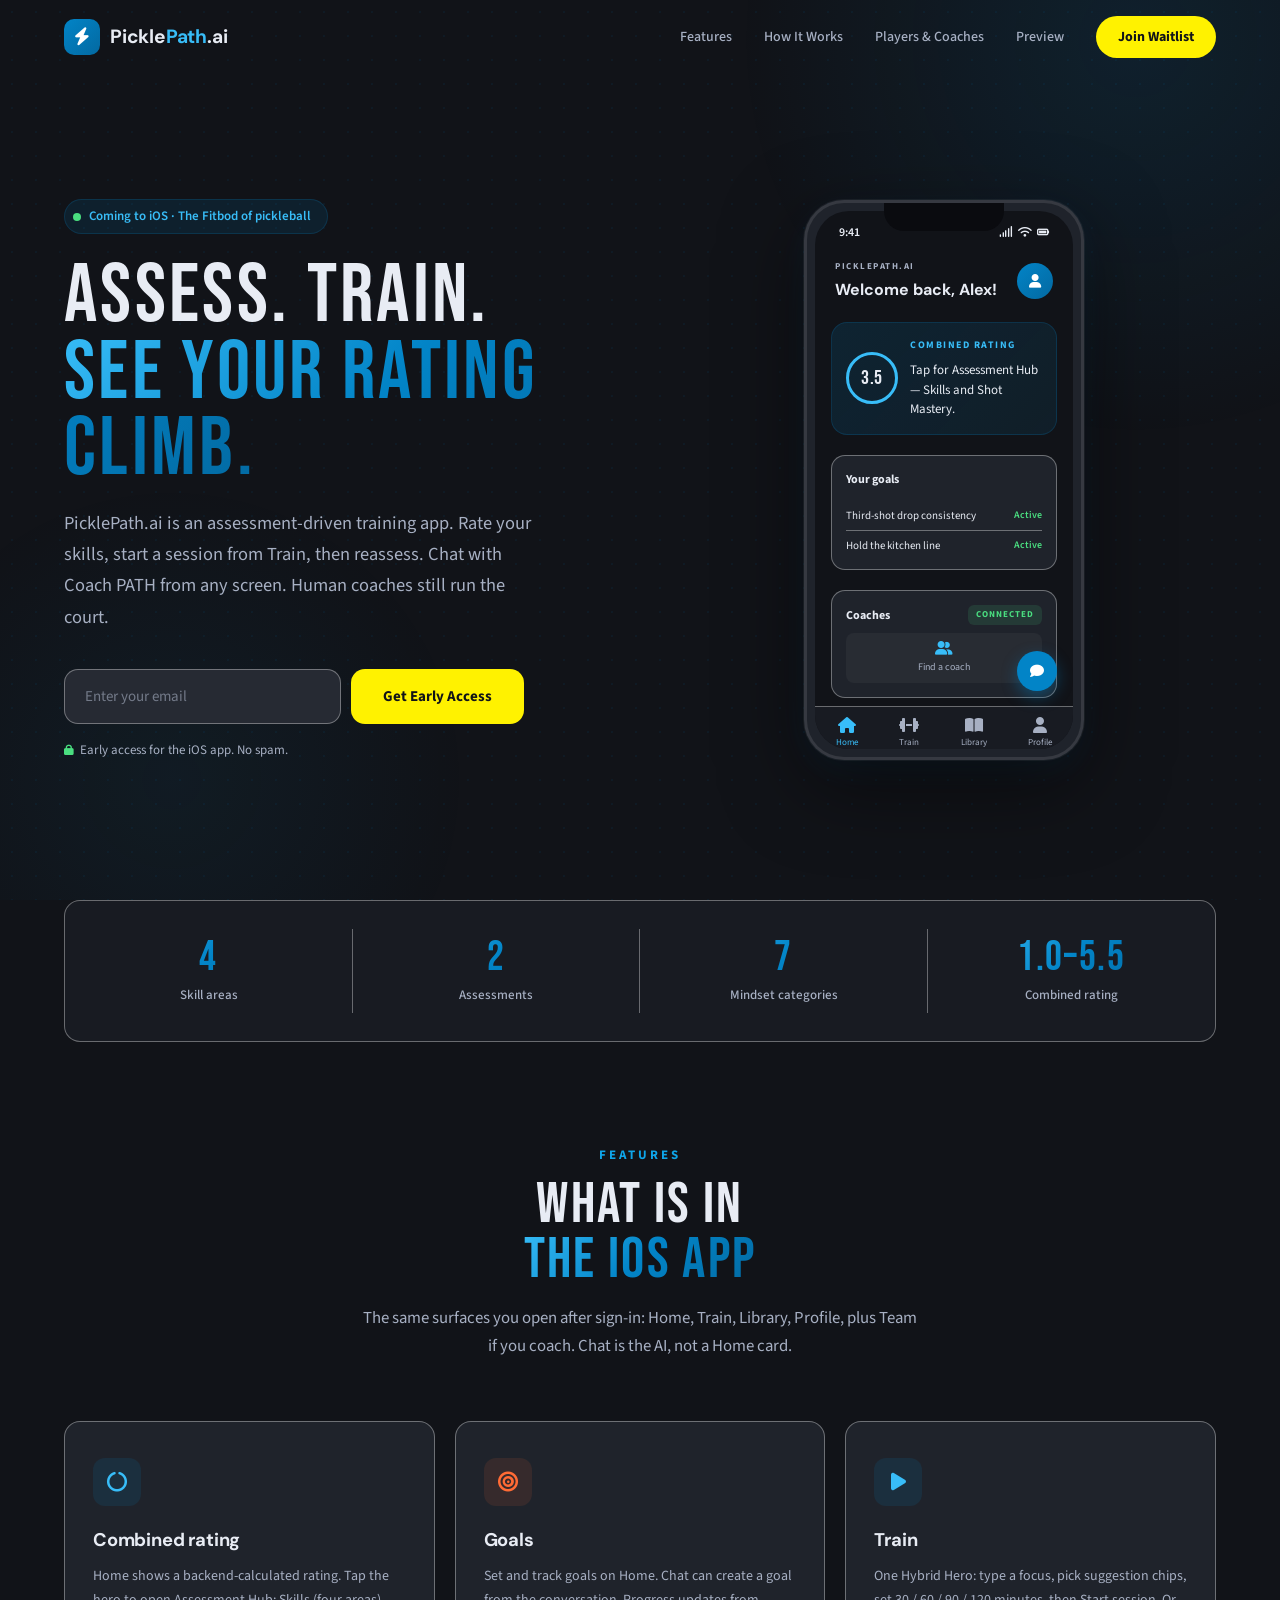
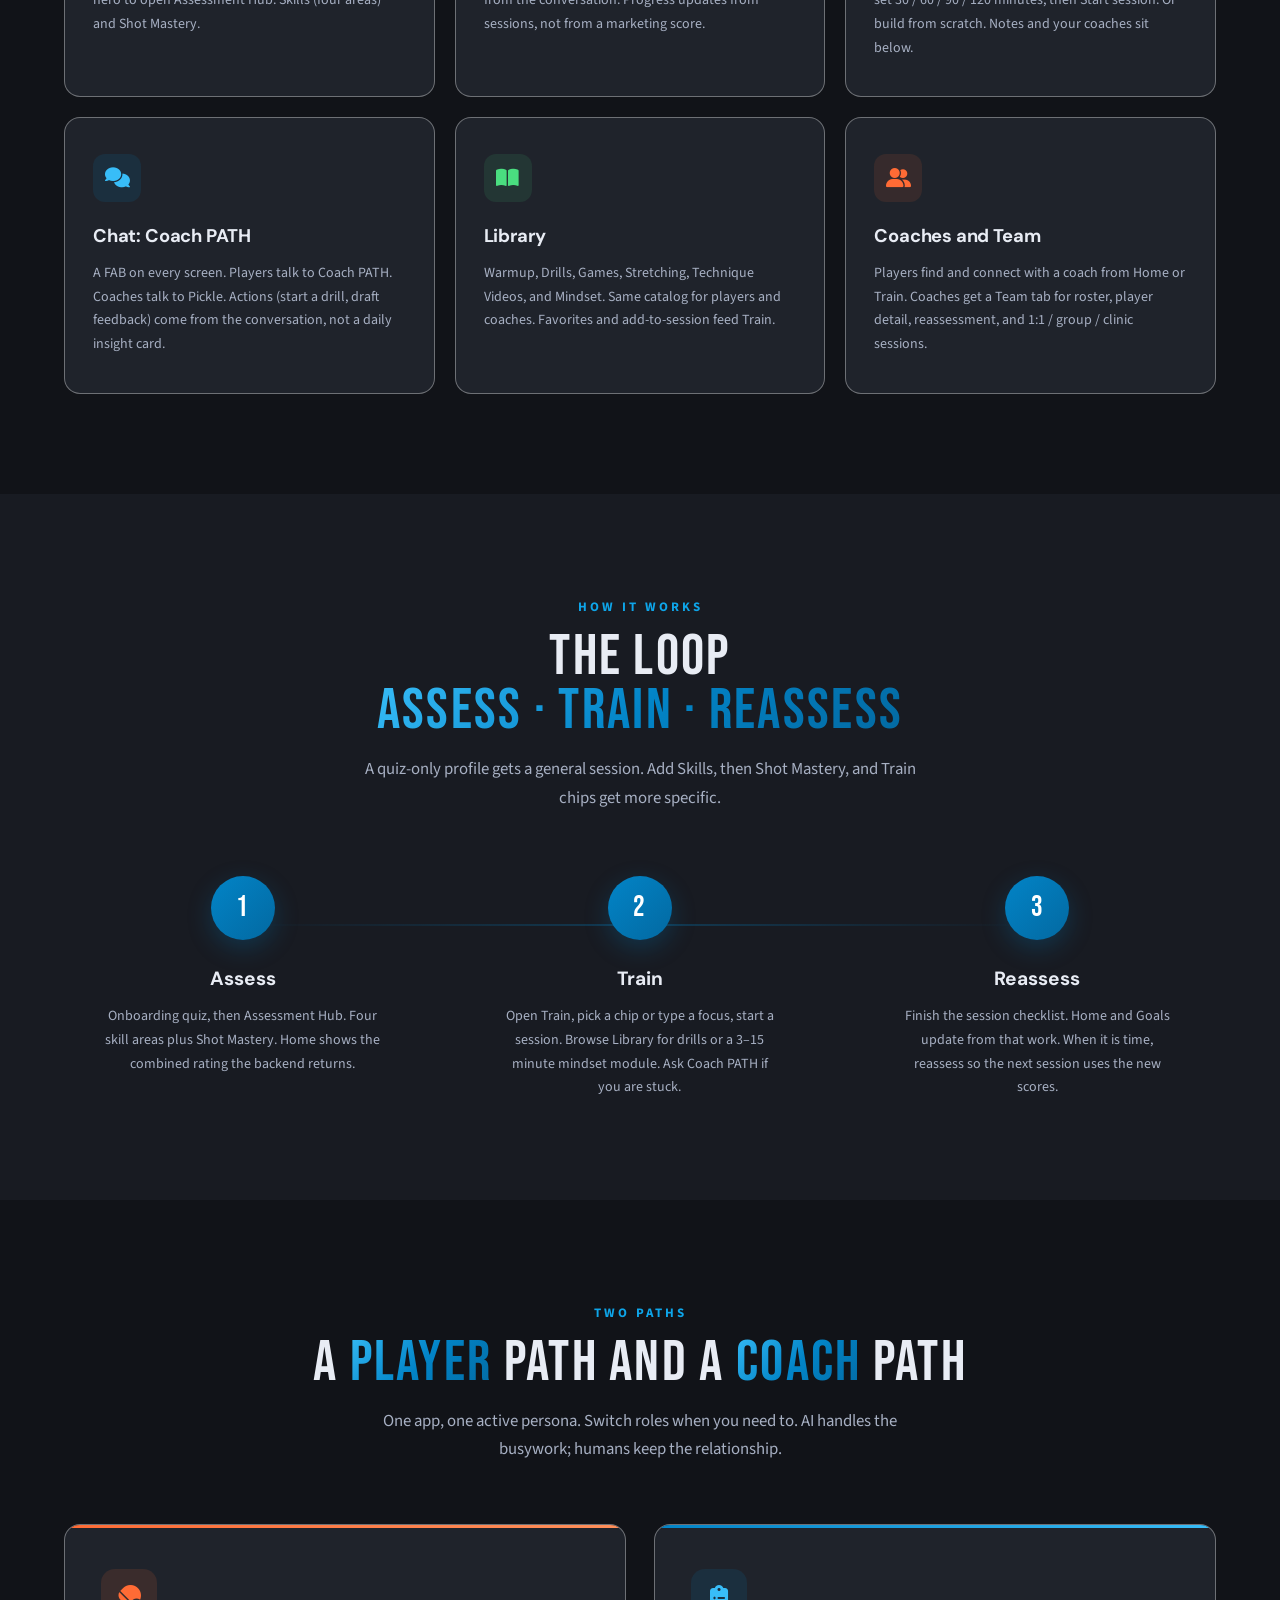
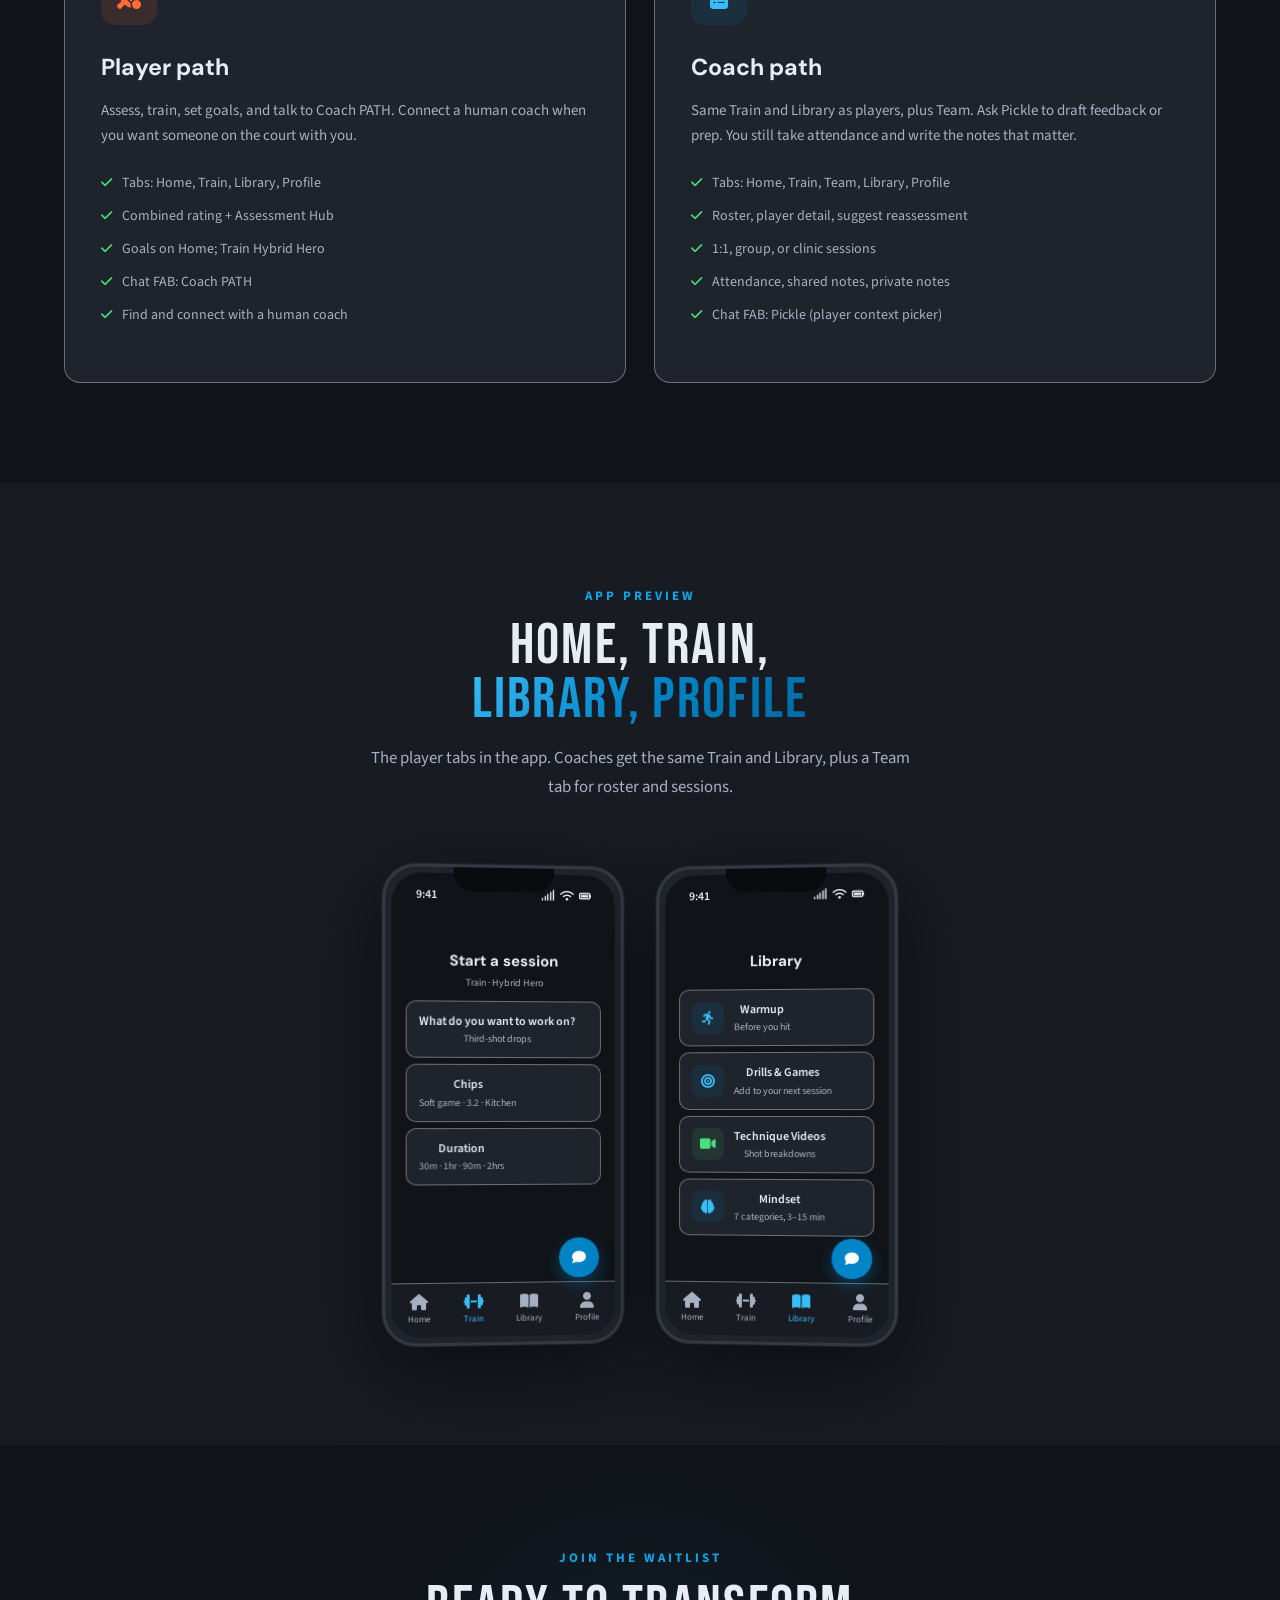
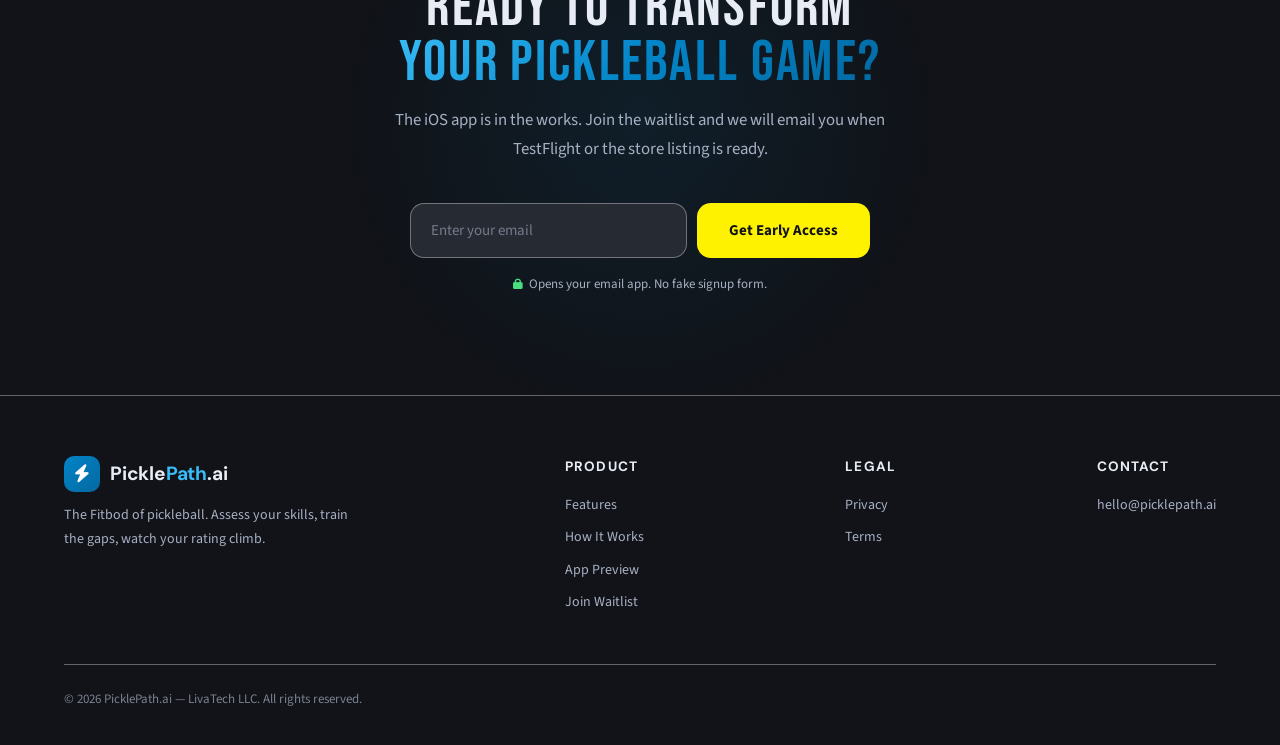
==== index.html @ 0d73820d "revert: restore Fitbod of pickleball tagline from product docs" ====
<!DOCTYPE html>
<html lang="en">
<head>
<meta charset="UTF-8">
<meta name="viewport" content="width=device-width, initial-scale=1.0">
<title>PicklePath.ai — AI-Powered Pickleball Training</title>
<meta name="description" content="The Fitbod of pickleball. Assess your skills, train to your gaps, and watch your rating climb. Coming to iOS.">
<meta name="theme-color" content="#0284C7">
<link rel="preconnect" href="https://fonts.googleapis.com">
<link rel="preconnect" href="https://fonts.gstatic.com" crossorigin>
<link href="https://fonts.googleapis.com/css2?family=Bebas+Neue&family=DM+Sans:ital,opsz,wght@0,9..40,400;0,9..40,500;0,9..40,600;0,9..40,700;1,9..40,400&family=Source+Sans+3:ital,wght@0,400;0,500;0,600;0,700;1,400&display=swap" rel="stylesheet">
<link rel="stylesheet" href="https://cdnjs.cloudflare.com/ajax/libs/font-awesome/6.5.1/css/all.min.css">
<style>
*, *::before, *::after { box-sizing: border-box; margin: 0; padding: 0; }
:root {
  --primary: #0284C7;
  --primary-light: #0EA5E9;
  --primary-bright: #38BDF8;
  --primary-dark: #0369A1;
  --primary-deep: #075985;
  --accent: #FFF200;
  --player: #FF6B35;
  --coach: #0284C7;
  --success: #4ADE80;
  --warning: #FBBF24;
  --error: #F87171;
  --bg: #111318;
  --surface: #181B22;
  --card: #1F232B;
  --input: #262A33;
  --surface-deep: #0A0C10;
  --text: #E8ECF4;
  --text-secondary: #A7B0C3;
  --text-disabled: #8C95AA;
  --on-primary: #111318;
  --border: rgba(255,255,255,0.35);
  --font-display: 'Bebas Neue', sans-serif;
  --font-heading: 'DM Sans', sans-serif;
  --font-body: 'Source Sans 3', sans-serif;
  --radius: 16px;
  --radius-sm: 10px;
  --radius-xs: 6px;
  --max-w: 1200px;
  --transition: 0.3s cubic-bezier(0.4, 0, 0.2, 1);
}
html { scroll-behavior: smooth; -webkit-font-smoothing: antialiased; }
body { font-family: var(--font-body); background: var(--bg); color: var(--text); line-height: 1.6; overflow-x: hidden; position: relative; }
body::before { content: ''; position: fixed; inset: 0; background-image: radial-gradient(rgba(2, 132, 199, 0.07) 1px, transparent 1px); background-size: 24px 24px; pointer-events: none; z-index: 0; }
.container { max-width: var(--max-w); margin: 0 auto; padding: 0 24px; position: relative; z-index: 1; }
.gradient-text { background: linear-gradient(135deg, var(--primary-bright), var(--primary), var(--primary-dark)); -webkit-background-clip: text; -webkit-text-fill-color: transparent; background-clip: text; }
.section-label { font-family: var(--font-body); font-size: 13px; font-weight: 700; letter-spacing: 3px; text-transform: uppercase; color: var(--primary-light); margin-bottom: 12px; display: inline-block; }
.section-title { font-family: var(--font-display); font-weight: 400; font-size: clamp(2.4rem, 6vw, 3.6rem); line-height: 0.95; margin-bottom: 16px; letter-spacing: 0.04em; text-transform: uppercase; }
.section-desc { color: var(--text-secondary); font-size: 1.05rem; max-width: 560px; line-height: 1.7; }
section { padding: 100px 0; position: relative; z-index: 1; }
@keyframes fadeUpIn { from { opacity: 0; transform: translateY(28px); } to { opacity: 1; transform: none; } }
.fade-in { animation: fadeUpIn 0.8s cubic-bezier(0.16, 1, 0.3, 1) both; }
.fade-in-delay-1 { animation-delay: 0.1s; }
.fade-in-delay-2 { animation-delay: 0.2s; }
.fade-in-delay-3 { animation-delay: 0.3s; }
.fade-in-delay-4 { animation-delay: 0.38s; }
.fade-in-delay-5 { animation-delay: 0.46s; }
nav { position: fixed; top: 0; left: 0; right: 0; z-index: 100; padding: 16px 0; transition: background var(--transition), box-shadow var(--transition), padding var(--transition); }
nav.scrolled { background: rgba(17, 19, 24, 0.85); backdrop-filter: blur(20px) saturate(180%); -webkit-backdrop-filter: blur(20px) saturate(180%); box-shadow: 0 1px 0 var(--border); padding: 10px 0; }
.nav-inner { display: flex; align-items: center; justify-content: space-between; max-width: var(--max-w); margin: 0 auto; padding: 0 24px; }
.nav-logo { display: flex; align-items: center; gap: 10px; text-decoration: none; }
.nav-logo-icon { width: 36px; height: 36px; background: linear-gradient(135deg, var(--primary), var(--primary-dark)); border-radius: 10px; display: flex; align-items: center; justify-content: center; font-size: 18px; color: white; }
.nav-logo-text { font-family: var(--font-heading); font-weight: 700; font-size: 1.2rem; color: var(--text); letter-spacing: -0.01em; }
.nav-logo-text span { color: var(--primary-bright); }
.nav-links { display: flex; align-items: center; gap: 32px; }
.nav-links a { color: var(--text-secondary); text-decoration: none; font-size: 14px; font-weight: 500; transition: color var(--transition); }
.nav-links a:hover { color: var(--text); }
.nav-cta { background: var(--accent) !important; color: #111318 !important; font-weight: 700 !important; padding: 10px 22px; border-radius: 50px; font-size: 14px !important; transition: transform var(--transition), box-shadow var(--transition) !important; }
.nav-cta:hover { transform: translateY(-1px); box-shadow: 0 4px 20px rgba(255, 242, 0, 0.3); }
.mobile-toggle { display: none; background: none; border: none; color: var(--text); font-size: 22px; cursor: pointer; padding: 4px; }
.hero { padding: 160px 0 100px; min-height: 100vh; display: flex; align-items: center; position: relative; overflow: hidden; }
.hero::before { content: ''; position: absolute; top: -40%; right: -20%; width: 800px; height: 800px; background: radial-gradient(circle, rgba(2, 132, 199, 0.12) 0%, transparent 70%); pointer-events: none; }
.hero::after { content: ''; position: absolute; bottom: -20%; left: -10%; width: 600px; height: 600px; background: radial-gradient(circle, rgba(14, 165, 233, 0.06) 0%, transparent 70%); pointer-events: none; }
.hero-inner { display: grid; grid-template-columns: 1fr 1fr; gap: 64px; align-items: center; }
.hero-badge { display: inline-flex; align-items: center; gap: 8px; padding: 6px 16px 6px 8px; background: rgba(2, 132, 199, 0.12); border: 1px solid rgba(2, 132, 199, 0.2); border-radius: 50px; font-size: 13px; font-weight: 600; color: var(--primary-bright); margin-bottom: 24px; }
.hero-badge-dot { width: 8px; height: 8px; background: var(--success); border-radius: 50%; animation: pulse-dot 2s ease-in-out infinite; }
@keyframes pulse-dot { 0%, 100% { opacity: 1; transform: scale(1); } 50% { opacity: 0.6; transform: scale(0.8); } }
.hero h1 { font-family: var(--font-display); font-weight: 400; font-size: clamp(3.2rem, 8vw, 5.2rem); line-height: 0.92; letter-spacing: 0.04em; text-transform: uppercase; margin-bottom: 20px; }
.hero-desc { font-size: 1.15rem; color: var(--text-secondary); line-height: 1.7; margin-bottom: 36px; max-width: 480px; }
.waitlist-form { display: flex; gap: 10px; max-width: 460px; margin-bottom: 16px; }
.waitlist-form input { flex: 1; padding: 16px 20px; background: var(--input); border: 1px solid var(--border); border-radius: 14px; color: var(--text); font-family: var(--font-body); font-size: 15px; outline: none; transition: border-color var(--transition), box-shadow var(--transition); }
.waitlist-form input::placeholder { color: var(--text-secondary); opacity: 0.6; }
.waitlist-form input:focus { border-color: var(--primary); box-shadow: 0 0 0 3px rgba(2, 132, 199, 0.15); }
.btn-cta { padding: 16px 32px; background: var(--accent); color: #111318; font-family: var(--font-body); font-size: 15px; font-weight: 700; border: none; border-radius: 14px; cursor: pointer; white-space: nowrap; transition: transform var(--transition), box-shadow var(--transition); position: relative; overflow: hidden; }
.btn-cta::after { content: ''; position: absolute; inset: 0; background: linear-gradient(135deg, rgba(255,255,255,0.2) 0%, transparent 50%); opacity: 0; transition: opacity var(--transition); }
.btn-cta:hover { transform: translateY(-2px); box-shadow: 0 8px 30px rgba(255, 242, 0, 0.25); }
.btn-cta:hover::after { opacity: 1; }
.btn-cta:active { transform: translateY(0); }
.waitlist-note { font-size: 13px; color: var(--text-secondary); opacity: 0.7; display: flex; align-items: center; gap: 6px; }
.waitlist-note i { color: var(--success); font-size: 11px; }
.waitlist-success { display: none; padding: 14px 20px; background: rgba(74, 222, 128, 0.1); border: 1px solid rgba(74, 222, 128, 0.2); border-radius: 14px; color: var(--success); font-weight: 600; font-size: 14px; align-items: center; gap: 8px; max-width: 460px; }
.phone-mockup { width: 280px; height: 560px; background: var(--card); border-radius: 40px; border: 3px solid rgba(255,255,255,0.1); position: relative; overflow: hidden; box-shadow: 0 0 0 1px rgba(255,255,255,0.05), 0 25px 80px rgba(0,0,0,0.5), 0 10px 30px rgba(2, 132, 199, 0.1); margin: 0 auto; }
.phone-notch { position: absolute; top: 0; left: 50%; transform: translateX(-50%); width: 120px; height: 28px; background: #0a0b0f; border-radius: 0 0 20px 20px; z-index: 5; }
.phone-screen { position: absolute; inset: 8px; background: var(--bg); border-radius: 34px; overflow: hidden; display: flex; flex-direction: column; }
.phone-status-bar { display: flex; justify-content: space-between; align-items: center; padding: 12px 24px 6px; font-size: 12px; font-weight: 600; color: var(--text); }
.phone-status-icons { display: flex; gap: 5px; font-size: 11px; }
.app-header { padding: 12px 20px; display: flex; justify-content: space-between; align-items: center; }
.app-kicker { font-size: 9px; font-weight: 700; letter-spacing: 1.5px; color: var(--text-secondary); }
.app-greeting { font-family: var(--font-heading); font-weight: 700; font-size: 16px; color: var(--text); margin-top: 2px; }
.app-greeting-sub { font-size: 12px; color: var(--text-secondary); margin-top: 2px; }
.app-avatar { width: 36px; height: 36px; background: linear-gradient(135deg, var(--primary), var(--primary-dark)); border-radius: 50%; display: flex; align-items: center; justify-content: center; font-size: 14px; color: white; }
.app-rating-card { margin: 8px 16px; padding: 14px; background: linear-gradient(135deg, rgba(2, 132, 199, 0.15), rgba(14, 165, 233, 0.08)); border: 1px solid rgba(2, 132, 199, 0.2); border-radius: 16px; display: flex; align-items: center; gap: 12px; }
.app-rating-ring { width: 52px; height: 52px; border-radius: 50%; border: 3px solid var(--primary-bright); display: flex; align-items: center; justify-content: center; font-family: var(--font-display); font-size: 20px; letter-spacing: 0.04em; color: var(--text); flex-shrink: 0; }
.app-goal-row { display: flex; justify-content: space-between; gap: 8px; font-size: 11px; color: var(--text); padding: 6px 0; border-bottom: 1px solid var(--border); }
.app-goal-row:last-child { border-bottom: none; padding-bottom: 0; }
.app-goal-meta { color: var(--success); font-size: 10px; font-weight: 600; }
.app-fab { position: absolute; right: 16px; bottom: 58px; width: 40px; height: 40px; border-radius: 50%; background: var(--primary); color: white; display: flex; align-items: center; justify-content: center; font-size: 14px; box-shadow: 0 6px 16px rgba(2, 132, 199, 0.4); z-index: 4; }
.app-coach-label { font-size: 10px; font-weight: 700; color: var(--primary-bright); text-transform: uppercase; letter-spacing: 1.5px; margin-bottom: 8px; display: flex; align-items: center; gap: 6px; }
.app-coach-label i { font-size: 12px; }
.app-coach-text { font-size: 13px; color: var(--text); line-height: 1.5; }
.app-coach-text strong { color: var(--primary-bright); }
.app-skills { margin: 12px 16px; padding: 14px; background: var(--card); border-radius: 14px; border: 1px solid var(--border); }
.app-skills-title { font-size: 12px; font-weight: 700; color: var(--text); margin-bottom: 12px; display: flex; align-items: center; gap: 6px; }
.app-skills-title i { color: var(--primary-bright); font-size: 11px; }
.app-skill-row { display: flex; align-items: center; justify-content: space-between; margin-bottom: 10px; }
.app-skill-row:last-child { margin-bottom: 0; }
.app-skill-name { font-size: 11px; color: var(--text-secondary); width: 68px; }
.app-skill-bar-bg { flex: 1; height: 6px; background: rgba(255,255,255,0.06); border-radius: 3px; margin: 0 8px; overflow: hidden; }
.app-skill-bar { height: 100%; border-radius: 3px; background: linear-gradient(90deg, var(--primary), var(--primary-bright)); }
.app-skill-val { font-size: 11px; color: var(--primary-bright); font-weight: 600; width: 28px; text-align: right; }
.app-session { margin: 8px 16px; padding: 14px; background: var(--card); border-radius: 14px; border: 1px solid var(--border); }
.app-session-top { display: flex; justify-content: space-between; align-items: center; margin-bottom: 8px; }
.app-session-label { font-size: 12px; font-weight: 700; color: var(--text); }
.app-session-tag { font-size: 9px; font-weight: 700; text-transform: uppercase; letter-spacing: 1px; padding: 3px 8px; background: rgba(74, 222, 128, 0.12); color: var(--success); border-radius: 6px; }
.app-session-drills { display: flex; gap: 6px; }
.app-session-drill { flex: 1; padding: 8px 4px; background: rgba(255,255,255,0.04); border-radius: 8px; text-align: center; font-size: 10px; color: var(--text-secondary); }
.app-session-drill i { display: block; font-size: 14px; margin-bottom: 4px; color: var(--primary-bright); }
.app-nav { margin-top: auto; display: flex; justify-content: space-around; padding: 10px 0; border-top: 1px solid var(--border); background: var(--surface); }
.app-nav-item { text-align: center; font-size: 9px; color: var(--text-secondary); }
.app-nav-item i { display: block; font-size: 16px; margin-bottom: 3px; }
.app-nav-item.active { color: var(--primary-bright); }
.stats-bar { padding: 0; position: relative; z-index: 2; }
.stats-inner { display: grid; grid-template-columns: repeat(4, 1fr); background: var(--surface); border: 1px solid var(--border); border-radius: var(--radius); overflow: hidden; }
.stat-item { padding: 36px 32px; text-align: center; position: relative; }
.stat-item:not(:last-child)::after { content: ''; position: absolute; right: 0; top: 20%; height: 60%; width: 1px; background: var(--border); }
.stat-number { font-family: var(--font-display); font-weight: 400; font-size: 2.6rem; line-height: 1; letter-spacing: 0.04em; margin-bottom: 6px; }
.stat-label { font-size: 13px; color: var(--text-secondary); font-weight: 500; }
.features { text-align: center; }
.features-header { margin-bottom: 60px; }
.features-header .section-desc { margin: 0 auto; }
.features-grid { display: grid; grid-template-columns: repeat(3, 1fr); gap: 20px; }
.feature-card { background: var(--card); border: 1px solid var(--border); border-radius: var(--radius); padding: 36px 28px; text-align: left; transition: transform var(--transition), border-color var(--transition), box-shadow var(--transition); position: relative; overflow: hidden; }
.feature-card::before { content: ''; position: absolute; top: 0; left: 0; right: 0; height: 2px; background: linear-gradient(90deg, var(--primary), var(--primary-bright)); opacity: 0; transition: opacity var(--transition); }
.feature-card:hover { transform: translateY(-4px); border-color: rgba(2, 132, 199, 0.25); box-shadow: 0 16px 48px rgba(0,0,0,0.3); }
.feature-card:hover::before { opacity: 1; }
.feature-icon { width: 48px; height: 48px; display: flex; align-items: center; justify-content: center; border-radius: 12px; font-size: 20px; margin-bottom: 20px; }
.feature-icon.blue { background: rgba(2, 132, 199, 0.12); color: var(--primary-bright); }
.feature-icon.green { background: rgba(74, 222, 128, 0.1); color: var(--success); }
.feature-icon.orange { background: rgba(255, 107, 53, 0.1); color: var(--player); }
.feature-card h3 { font-family: var(--font-heading); font-weight: 700; font-size: 1.15rem; margin-bottom: 10px; letter-spacing: -0.01em; }
.feature-card p { color: var(--text-secondary); font-size: 14px; line-height: 1.7; }
.how-it-works { background: var(--surface); }
.how-header { text-align: center; margin-bottom: 64px; }
.how-header .section-desc { margin: 0 auto; }
.how-steps { display: grid; grid-template-columns: repeat(3, 1fr); gap: 40px; position: relative; }
.how-steps::before { content: ''; position: absolute; top: 48px; left: 16%; right: 16%; height: 2px; background: linear-gradient(90deg, transparent, var(--primary), transparent); opacity: 0.3; }
.how-step { text-align: center; position: relative; }
.how-step-num { width: 64px; height: 64px; margin: 0 auto 24px; display: flex; align-items: center; justify-content: center; background: linear-gradient(135deg, var(--primary), var(--primary-dark)); border-radius: 50%; font-family: var(--font-display); font-weight: 400; font-size: 1.8rem; letter-spacing: 0.04em; color: white; position: relative; z-index: 2; box-shadow: 0 8px 24px rgba(2, 132, 199, 0.25); }
.how-step h3 { font-family: var(--font-heading); font-weight: 700; font-size: 1.2rem; margin-bottom: 10px; }
.how-step p { color: var(--text-secondary); font-size: 14px; line-height: 1.7; max-width: 280px; margin: 0 auto; }
.roles-header { text-align: center; margin-bottom: 60px; }
.roles-header .section-desc { margin: 0 auto; }
.roles-grid { display: grid; grid-template-columns: repeat(2, 1fr); gap: 28px; }
.role-card { background: var(--card); border: 1px solid var(--border); border-radius: var(--radius); padding: 44px 36px; position: relative; overflow: hidden; transition: transform var(--transition), box-shadow var(--transition); }
.role-card:hover { transform: translateY(-4px); box-shadow: 0 20px 60px rgba(0,0,0,0.3); }
.role-card::before { content: ''; position: absolute; top: 0; left: 0; right: 0; height: 3px; }
.role-card.player::before { background: linear-gradient(90deg, var(--player), #ff8f5a); }
.role-card.coach::before { background: linear-gradient(90deg, var(--coach), var(--primary-bright)); }
.role-icon { width: 56px; height: 56px; display: flex; align-items: center; justify-content: center; border-radius: 14px; font-size: 24px; margin-bottom: 24px; }
.role-card.player .role-icon { background: rgba(255, 107, 53, 0.12); color: var(--player); }
.role-card.coach .role-icon { background: rgba(2, 132, 199, 0.12); color: var(--primary-bright); }
.role-card h3 { font-family: var(--font-heading); font-weight: 700; font-size: 1.45rem; margin-bottom: 12px; }
.role-card .role-desc { color: var(--text-secondary); font-size: 15px; line-height: 1.7; margin-bottom: 24px; }
.role-features { list-style: none; }
.role-features li { display: flex; align-items: flex-start; gap: 10px; font-size: 14px; color: var(--text-secondary); margin-bottom: 12px; line-height: 1.5; }
.role-features li i { color: var(--success); margin-top: 3px; font-size: 13px; flex-shrink: 0; }
.app-preview { background: var(--surface); text-align: center; overflow: hidden; }
.preview-header { margin-bottom: 64px; }
.preview-header .section-desc { margin: 0 auto; }
.preview-phones { display: flex; justify-content: center; gap: 32px; perspective: 1200px; }
.preview-phone-wrapper { transform: rotateY(-5deg); transition: transform 0.6s cubic-bezier(0.16, 1, 0.3, 1); }
.preview-phone-wrapper:first-child { transform: rotateY(5deg); }
.preview-phone-wrapper:hover { transform: rotateY(0deg); }
.phone-mockup-sm { width: 240px; height: 480px; background: var(--card); border-radius: 34px; border: 3px solid rgba(255,255,255,0.1); position: relative; overflow: hidden; box-shadow: 0 0 0 1px rgba(255,255,255,0.05), 0 25px 80px rgba(0,0,0,0.5); }
.phone-mockup-sm .phone-notch { width: 100px; height: 24px; }
.phone-mockup-sm .phone-screen { inset: 6px; border-radius: 30px; }
.session-screen-header { padding: 38px 16px 10px; text-align: center; }
.session-screen-header h4 { font-family: var(--font-heading); font-weight: 700; font-size: 15px; color: var(--text); }
.session-screen-header p { font-size: 10px; color: var(--text-secondary); margin-top: 2px; }
.session-timer { text-align: center; padding: 16px; }
.session-timer-ring { width: 100px; height: 100px; border-radius: 50%; border: 4px solid rgba(255,255,255,0.06); margin: 0 auto; position: relative; display: flex; align-items: center; justify-content: center; }
.session-timer-ring::before { content: ''; position: absolute; inset: -4px; border-radius: 50%; border: 4px solid transparent; border-top-color: var(--primary-bright); border-right-color: var(--primary); transform: rotate(240deg); }
.session-timer-text { font-family: var(--font-display); font-weight: 400; font-size: 26px; letter-spacing: 0.04em; color: var(--text); }
.session-timer-label { font-size: 9px; color: var(--text-secondary); text-transform: uppercase; letter-spacing: 1px; margin-top: 2px; }
.session-drill-list { padding: 0 14px; }
.session-drill-item { display: flex; align-items: center; gap: 10px; padding: 10px 12px; margin-bottom: 6px; background: var(--card); border-radius: 10px; border: 1px solid var(--border); }
.session-drill-check { width: 20px; height: 20px; border-radius: 50%; border: 2px solid var(--border); display: flex; align-items: center; justify-content: center; font-size: 10px; flex-shrink: 0; }
.session-drill-check.done { background: var(--success); border-color: var(--success); color: #111318; }
.session-drill-info h5 { font-size: 12px; font-weight: 600; color: var(--text); }
.session-drill-info p { font-size: 10px; color: var(--text-secondary); }
.progress-screen-header { padding: 38px 16px 8px; text-align: center; }
.progress-screen-header h4 { font-family: var(--font-heading); font-weight: 700; font-size: 15px; color: var(--text); }
.progress-chart { padding: 12px 16px; margin: 8px 14px; background: var(--card); border-radius: 12px; border: 1px solid var(--border); }
.progress-chart-title { font-size: 11px; font-weight: 600; color: var(--text); margin-bottom: 12px; display: flex; justify-content: space-between; }
.progress-chart-title span { color: var(--primary-bright); font-size: 10px; }
.chart-bars { display: flex; align-items: flex-end; gap: 6px; height: 80px; }
.chart-bar { flex: 1; border-radius: 4px 4px 0 0; background: linear-gradient(to top, var(--primary-dark), var(--primary-bright)); min-height: 8px; }
.chart-labels { display: flex; gap: 6px; margin-top: 6px; }
.chart-labels span { flex: 1; text-align: center; font-size: 8px; color: var(--text-secondary); }
.progress-badges { padding: 8px 14px; }
.progress-badge-item { display: flex; align-items: center; gap: 10px; padding: 10px 12px; margin-bottom: 6px; background: var(--card); border-radius: 10px; border: 1px solid var(--border); }
.progress-badge-icon { width: 32px; height: 32px; border-radius: 8px; display: flex; align-items: center; justify-content: center; font-size: 14px; flex-shrink: 0; }
.progress-badge-icon.blue { background: rgba(2, 132, 199, 0.12); color: var(--primary-bright); }
.progress-badge-icon.green { background: rgba(74, 222, 128, 0.1); color: var(--success); }
.progress-badge-info h5 { font-size: 12px; font-weight: 600; color: var(--text); }
.progress-badge-info p { font-size: 10px; color: var(--text-secondary); }
.final-cta { text-align: center; position: relative; overflow: hidden; }
.final-cta::before { content: ''; position: absolute; top: 50%; left: 50%; transform: translate(-50%, -50%); width: 600px; height: 600px; background: radial-gradient(circle, rgba(2, 132, 199, 0.1) 0%, transparent 70%); pointer-events: none; }
.final-cta .section-title { margin-bottom: 16px; }
.final-cta .section-desc { margin: 0 auto 40px; text-align: center; }
.final-cta .waitlist-form { max-width: 460px; margin: 0 auto 16px; }
.final-cta .waitlist-note { justify-content: center; }
.final-cta .waitlist-success { margin: 0 auto; }
footer { padding: 60px 0 36px; border-top: 1px solid var(--border); position: relative; z-index: 1; }
.footer-inner { display: flex; justify-content: space-between; align-items: flex-start; gap: 40px; margin-bottom: 40px; }
.footer-brand { max-width: 300px; }
.footer-brand .nav-logo { margin-bottom: 12px; }
.footer-brand p { font-size: 14px; color: var(--text-secondary); line-height: 1.7; }
.footer-links-group h4 { font-family: var(--font-heading); font-weight: 700; font-size: 0.85rem; letter-spacing: 0.08em; text-transform: uppercase; margin-bottom: 16px; color: var(--text); }
.footer-links-group a { display: block; font-size: 14px; color: var(--text-secondary); text-decoration: none; margin-bottom: 10px; transition: color var(--transition); }
.footer-links-group a:hover { color: var(--primary-bright); }
.footer-bottom { display: flex; justify-content: space-between; align-items: center; padding-top: 24px; border-top: 1px solid var(--border); }
.footer-bottom p { font-size: 13px; color: var(--text-secondary); opacity: 0.7; }
.footer-socials { display: flex; gap: 16px; }
.footer-socials a { color: var(--text-secondary); font-size: 18px; transition: color var(--transition); }
.footer-socials a:hover { color: var(--primary-bright); }
@media (max-width: 1024px) { .hero-inner { grid-template-columns: 1fr; text-align: center; } .hero-desc { margin: 0 auto 36px; } .waitlist-form { margin: 0 auto 16px; } .waitlist-note { justify-content: center; } .waitlist-success { margin: 0 auto; } .phone-mockup { display: none; } .features-grid { grid-template-columns: repeat(2, 1fr); } .stats-inner { grid-template-columns: repeat(2, 1fr); } .stat-item:nth-child(2)::after { display: none; } .preview-phones { gap: 20px; } .phone-mockup-sm { width: 200px; height: 400px; } }
@media (max-width: 768px) { section { padding: 72px 0; } .hero { padding: 120px 0 72px; min-height: auto; } .nav-links { display: none; } .nav-links.open { display: flex; flex-direction: column; position: absolute; top: 100%; left: 0; right: 0; background: rgba(17, 19, 24, 0.95); backdrop-filter: blur(20px); padding: 24px; gap: 20px; border-bottom: 1px solid var(--border); } .mobile-toggle { display: block; } .features-grid { grid-template-columns: 1fr; max-width: 420px; margin: 0 auto; } .how-steps { grid-template-columns: 1fr; gap: 48px; max-width: 360px; margin: 0 auto; } .how-steps::before { display: none; } .roles-grid { grid-template-columns: 1fr; } .role-card { padding: 32px 24px; } .stats-inner { grid-template-columns: repeat(2, 1fr); } .stat-item { padding: 24px 16px; } .stat-number { font-size: 1.8rem; } .footer-inner { flex-direction: column; gap: 32px; } .footer-bottom { flex-direction: column; gap: 16px; text-align: center; } .preview-phones { flex-direction: column; align-items: center; gap: 24px; } .preview-phone-wrapper, .preview-phone-wrapper:first-child { transform: none; } .waitlist-form { flex-direction: column; } .btn-cta { width: 100%; text-align: center; } }
@media (max-width: 480px) { .container { padding: 0 16px; } .stats-inner { grid-template-columns: 1fr 1fr; } .stat-item:nth-child(odd)::after { display: block; } .stat-item:nth-child(even)::after { display: none; } }
@media (prefers-reduced-motion: reduce) {
  html { scroll-behavior: auto; }
  .fade-in, .fade-in-delay-1, .fade-in-delay-2, .fade-in-delay-3, .fade-in-delay-4, .fade-in-delay-5 { animation: none; }
  .hero-badge-dot { animation: none; }
}
</style>
</head>
<body>
<nav id="navbar">
  <div class="nav-inner">
    <a href="#" class="nav-logo"><div class="nav-logo-icon"><i class="fas fa-bolt"></i></div><div class="nav-logo-text">Pickle<span>Path</span>.ai</div></a>
    <div class="nav-links" id="navLinks"><a href="#features">Features</a><a href="#how-it-works">How It Works</a><a href="#roles">Players & Coaches</a><a href="#preview">Preview</a><a href="#waitlist" class="nav-cta">Join Waitlist</a></div>
    <button class="mobile-toggle" id="mobileToggle" aria-label="Toggle menu"><i class="fas fa-bars"></i></button>
  </div>
</nav>
<section class="hero">
  <div class="container">
    <div class="hero-inner">
      <div class="hero-content">
        <div class="hero-badge fade-in"><span class="hero-badge-dot"></span>Coming to iOS · The Fitbod of pickleball</div>
        <h1 class="fade-in fade-in-delay-1">Assess. Train.<br><span class="gradient-text">See your rating climb.</span></h1>
        <p class="hero-desc fade-in fade-in-delay-2">PicklePath.ai is an assessment-driven training app. Rate your skills, start a session from Train, then reassess. Chat with Coach PATH from any screen. Human coaches still run the court.</p>
        <form class="waitlist-form fade-in fade-in-delay-3" id="heroForm" onsubmit="return handleWaitlist(event)">
          <input type="email" placeholder="Enter your email" required aria-label="Email address">
          <button type="submit" class="btn-cta">Get Early Access</button>
        </form>
        <div class="waitlist-success" id="heroSuccess"><i class="fas fa-check-circle"></i> You're on the list! We will be in touch soon.</div>
        <p class="waitlist-note fade-in fade-in-delay-4"><i class="fas fa-lock"></i> Early access for the iOS app. No spam.</p>
      </div>
      <div class="hero-visual fade-in fade-in-delay-3">
        <div class="phone-mockup">
          <div class="phone-notch"></div>
          <div class="phone-screen">
            <div class="phone-status-bar"><span>9:41</span><div class="phone-status-icons"><i class="fas fa-signal"></i><i class="fas fa-wifi"></i><i class="fas fa-battery-full"></i></div></div>
            <div class="app-header"><div><div class="app-kicker">PICKLEPATH.AI</div><div class="app-greeting">Welcome back, Alex!</div></div><div class="app-avatar"><i class="fas fa-user"></i></div></div>
            <div class="app-rating-card">
              <div class="app-rating-ring">3.5</div>
              <div>
                <div class="app-coach-label">Combined rating</div>
                <div class="app-coach-text">Tap for Assessment Hub — Skills and Shot Mastery.</div>
              </div>
            </div>
            <div class="app-skills">
              <div class="app-skills-title">Your goals</div>
              <div class="app-goal-row"><span>Third-shot drop consistency</span><span class="app-goal-meta">Active</span></div>
              <div class="app-goal-row"><span>Hold the kitchen line</span><span class="app-goal-meta">Active</span></div>
            </div>
            <div class="app-session"><div class="app-session-top"><span class="app-session-label">Coaches</span><span class="app-session-tag">Connected</span></div><div class="app-session-drills"><div class="app-session-drill"><i class="fas fa-user-group"></i>Find a coach</div></div></div>
            <div class="app-fab" aria-hidden="true"><i class="fas fa-comment"></i></div>
            <div class="app-nav"><div class="app-nav-item active"><i class="fas fa-house"></i>Home</div><div class="app-nav-item"><i class="fas fa-dumbbell"></i>Train</div><div class="app-nav-item"><i class="fas fa-book-open"></i>Library</div><div class="app-nav-item"><i class="fas fa-user"></i>Profile</div></div>
          </div>
        </div>
      </div>
    </div>
  </div>
</section>
<section class="stats-bar">
  <div class="container"><div class="stats-inner fade-in"><div class="stat-item"><div class="stat-number gradient-text">4</div><div class="stat-label">Skill areas</div></div><div class="stat-item"><div class="stat-number gradient-text">2</div><div class="stat-label">Assessments</div></div><div class="stat-item"><div class="stat-number gradient-text">7</div><div class="stat-label">Mindset categories</div></div><div class="stat-item"><div class="stat-number gradient-text">1.0–5.5</div><div class="stat-label">Combined rating</div></div></div></div>
</section>
<section class="features" id="features">
  <div class="container">
    <div class="features-header"><span class="section-label fade-in">Features</span><h2 class="section-title fade-in fade-in-delay-1">What is in<br><span class="gradient-text">the iOS app</span></h2><p class="section-desc fade-in fade-in-delay-2">The same surfaces you open after sign-in: Home, Train, Library, Profile, plus Team if you coach. Chat is the AI, not a Home card.</p></div>
    <div class="features-grid">
      <div class="feature-card fade-in"><div class="feature-icon blue"><i class="fas fa-circle-notch"></i></div><h3>Combined rating</h3><p>Home shows a backend-calculated rating. Tap the hero to open Assessment Hub: Skills (four areas) and Shot Mastery.</p></div>
      <div class="feature-card fade-in fade-in-delay-1"><div class="feature-icon orange"><i class="fas fa-bullseye"></i></div><h3>Goals</h3><p>Set and track goals on Home. Chat can create a goal from the conversation. Progress updates from sessions, not from a marketing score.</p></div>
      <div class="feature-card fade-in fade-in-delay-2"><div class="feature-icon blue"><i class="fas fa-play"></i></div><h3>Train</h3><p>One Hybrid Hero: type a focus, pick suggestion chips, set 30 / 60 / 90 / 120 minutes, then Start session. Or build from scratch. Notes and your coaches sit below.</p></div>
      <div class="feature-card fade-in fade-in-delay-3"><div class="feature-icon blue"><i class="fas fa-comments"></i></div><h3>Chat: Coach PATH</h3><p>A FAB on every screen. Players talk to Coach PATH. Coaches talk to Pickle. Actions (start a drill, draft feedback) come from the conversation, not a daily insight card.</p></div>
      <div class="feature-card fade-in fade-in-delay-4"><div class="feature-icon green"><i class="fas fa-book-open"></i></div><h3>Library</h3><p>Warmup, Drills, Games, Stretching, Technique Videos, and Mindset. Same catalog for players and coaches. Favorites and add-to-session feed Train.</p></div>
      <div class="feature-card fade-in fade-in-delay-5"><div class="feature-icon orange"><i class="fas fa-user-group"></i></div><h3>Coaches and Team</h3><p>Players find and connect with a coach from Home or Train. Coaches get a Team tab for roster, player detail, reassessment, and 1:1 / group / clinic sessions.</p></div>
    </div>
  </div>
</section>
<section class="how-it-works" id="how-it-works">
  <div class="container">
    <div class="how-header"><span class="section-label fade-in">How It Works</span><h2 class="section-title fade-in fade-in-delay-1">The loop<br><span class="gradient-text">assess · train · reassess</span></h2><p class="section-desc fade-in fade-in-delay-2">A quiz-only profile gets a general session. Add Skills, then Shot Mastery, and Train chips get more specific.</p></div>
    <div class="how-steps"><div class="how-step fade-in"><div class="how-step-num">1</div><h3>Assess</h3><p>Onboarding quiz, then Assessment Hub. Four skill areas plus Shot Mastery. Home shows the combined rating the backend returns.</p></div><div class="how-step fade-in fade-in-delay-2"><div class="how-step-num">2</div><h3>Train</h3><p>Open Train, pick a chip or type a focus, start a session. Browse Library for drills or a 3–15 minute mindset module. Ask Coach PATH if you are stuck.</p></div><div class="how-step fade-in fade-in-delay-4"><div class="how-step-num">3</div><h3>Reassess</h3><p>Finish the session checklist. Home and Goals update from that work. When it is time, reassess so the next session uses the new scores.</p></div></div>
  </div>
</section>
<section class="roles" id="roles">
  <div class="container">
    <div class="roles-header"><span class="section-label fade-in">Two Paths</span><h2 class="section-title fade-in fade-in-delay-1">A <span class="gradient-text">player</span> path and a <span class="gradient-text">coach</span> path</h2><p class="section-desc fade-in fade-in-delay-2">One app, one active persona. Switch roles when you need to. AI handles the busywork; humans keep the relationship.</p></div>
    <div class="roles-grid">
      <div class="role-card player fade-in"><div class="role-icon"><i class="fas fa-table-tennis-paddle-ball"></i></div><h3>Player path</h3><p class="role-desc">Assess, train, set goals, and talk to Coach PATH. Connect a human coach when you want someone on the court with you.</p><ul class="role-features"><li><i class="fas fa-check"></i> Tabs: Home, Train, Library, Profile</li><li><i class="fas fa-check"></i> Combined rating + Assessment Hub</li><li><i class="fas fa-check"></i> Goals on Home; Train Hybrid Hero</li><li><i class="fas fa-check"></i> Chat FAB: Coach PATH</li><li><i class="fas fa-check"></i> Find and connect with a human coach</li></ul></div>
      <div class="role-card coach fade-in fade-in-delay-2"><div class="role-icon"><i class="fas fa-clipboard-list"></i></div><h3>Coach path</h3><p class="role-desc">Same Train and Library as players, plus Team. Ask Pickle to draft feedback or prep. You still take attendance and write the notes that matter.</p><ul class="role-features"><li><i class="fas fa-check"></i> Tabs: Home, Train, Team, Library, Profile</li><li><i class="fas fa-check"></i> Roster, player detail, suggest reassessment</li><li><i class="fas fa-check"></i> 1:1, group, or clinic sessions</li><li><i class="fas fa-check"></i> Attendance, shared notes, private notes</li><li><i class="fas fa-check"></i> Chat FAB: Pickle (player context picker)</li></ul></div>
    </div>
  </div>
</section>
<section class="app-preview" id="preview">
  <div class="container">
    <div class="preview-header"><span class="section-label fade-in">App Preview</span><h2 class="section-title fade-in fade-in-delay-1">Home, Train,<br><span class="gradient-text">Library, Profile</span></h2><p class="section-desc fade-in fade-in-delay-2">The player tabs in the app. Coaches get the same Train and Library, plus a Team tab for roster and sessions.</p></div>
    <div class="preview-phones fade-in fade-in-delay-3">
      <div class="preview-phone-wrapper"><div class="phone-mockup-sm"><div class="phone-notch"></div><div class="phone-screen"><div class="phone-status-bar"><span>9:41</span><div class="phone-status-icons"><i class="fas fa-signal"></i><i class="fas fa-wifi"></i><i class="fas fa-battery-full"></i></div></div><div class="session-screen-header"><h4>Start a session</h4><p>Train · Hybrid Hero</p></div><div class="session-drill-list"><div class="session-drill-item"><div class="session-drill-info"><h5>What do you want to work on?</h5><p>Third-shot drops</p></div></div><div class="session-drill-item"><div class="session-drill-info"><h5>Chips</h5><p>Soft game · 3.2 · Kitchen</p></div></div><div class="session-drill-item"><div class="session-drill-info"><h5>Duration</h5><p>30m · 1hr · 90m · 2hrs</p></div></div></div><div class="app-fab" aria-hidden="true"><i class="fas fa-comment"></i></div><div class="app-nav"><div class="app-nav-item"><i class="fas fa-house"></i>Home</div><div class="app-nav-item active"><i class="fas fa-dumbbell"></i>Train</div><div class="app-nav-item"><i class="fas fa-book-open"></i>Library</div><div class="app-nav-item"><i class="fas fa-user"></i>Profile</div></div></div></div></div>
      <div class="preview-phone-wrapper"><div class="phone-mockup-sm"><div class="phone-notch"></div><div class="phone-screen"><div class="phone-status-bar"><span>9:41</span><div class="phone-status-icons"><i class="fas fa-signal"></i><i class="fas fa-wifi"></i><i class="fas fa-battery-full"></i></div></div><div class="progress-screen-header"><h4>Library</h4></div><div class="progress-badges"><div class="progress-badge-item"><div class="progress-badge-icon blue"><i class="fas fa-person-running"></i></div><div class="progress-badge-info"><h5>Warmup</h5><p>Before you hit</p></div></div><div class="progress-badge-item"><div class="progress-badge-icon blue"><i class="fas fa-bullseye"></i></div><div class="progress-badge-info"><h5>Drills &amp; Games</h5><p>Add to your next session</p></div></div><div class="progress-badge-item"><div class="progress-badge-icon green"><i class="fas fa-video"></i></div><div class="progress-badge-info"><h5>Technique Videos</h5><p>Shot breakdowns</p></div></div><div class="progress-badge-item"><div class="progress-badge-icon blue"><i class="fas fa-brain"></i></div><div class="progress-badge-info"><h5>Mindset</h5><p>7 categories, 3–15 min</p></div></div></div><div class="app-fab" aria-hidden="true"><i class="fas fa-comment"></i></div><div class="app-nav"><div class="app-nav-item"><i class="fas fa-house"></i>Home</div><div class="app-nav-item"><i class="fas fa-dumbbell"></i>Train</div><div class="app-nav-item active"><i class="fas fa-book-open"></i>Library</div><div class="app-nav-item"><i class="fas fa-user"></i>Profile</div></div></div></div></div>
    </div>
  </div>
</section>
<section class="final-cta" id="waitlist">
  <div class="container">
    <span class="section-label fade-in">Join the Waitlist</span>
    <h2 class="section-title fade-in fade-in-delay-1">Ready to transform<br><span class="gradient-text">your pickleball game?</span></h2>
    <p class="section-desc fade-in fade-in-delay-2">The iOS app is in the works. Join the waitlist and we will email you when TestFlight or the store listing is ready.</p>
    <form class="waitlist-form fade-in fade-in-delay-3" id="ctaForm" onsubmit="return handleWaitlist(event)">
      <input type="email" placeholder="Enter your email" required aria-label="Email address">
      <button type="submit" class="btn-cta">Get Early Access</button>
    </form>
    <div class="waitlist-success" id="ctaSuccess"><i class="fas fa-check-circle"></i> You're on the list! We will be in touch soon.</div>
    <p class="waitlist-note fade-in fade-in-delay-4"><i class="fas fa-lock"></i> Opens your email app. No fake signup form.</p>
  </div>
</section>
<footer>
  <div class="container">
    <div class="footer-inner">
      <div class="footer-brand"><a href="#" class="nav-logo"><div class="nav-logo-icon"><i class="fas fa-bolt"></i></div><div class="nav-logo-text">Pickle<span>Path</span>.ai</div></a><p>The Fitbod of pickleball. Assess your skills, train the gaps, watch your rating climb.</p></div>
      <div class="footer-links-group"><h4>Product</h4><a href="#features">Features</a><a href="#how-it-works">How It Works</a><a href="#preview">App Preview</a><a href="#waitlist">Join Waitlist</a></div>
      <div class="footer-links-group"><h4>Legal</h4><a href="privacy/">Privacy</a><a href="terms/">Terms</a></div>
      <div class="footer-links-group"><h4>Contact</h4><a href="mailto:hello@picklepath.ai">hello@picklepath.ai</a></div>
    </div>
    <div class="footer-bottom"><p>&copy; 2026 PicklePath.ai — LivaTech LLC. All rights reserved.</p></div>
  </div>
</footer>
<script>
function handleWaitlist(e) {
  e.preventDefault();
  const form = e.target;
  const email = form.querySelector('input[type="email"]').value.trim();
  if (!email) return false;
  const subject = encodeURIComponent('PicklePath.ai waitlist');
  const body = encodeURIComponent('Please add me to the waitlist.\n\nEmail: ' + email);
  window.location.href = 'mailto:hello@picklepath.ai?subject=' + subject + '&body=' + body;
  return false;
}
const observer = new IntersectionObserver((entries) => { entries.forEach(entry => { if (entry.isIntersecting) { entry.target.classList.add('visible'); observer.unobserve(entry.target); } }); }, { threshold: 0.1, rootMargin: '0px 0px -40px 0px' });
document.querySelectorAll('.fade-in').forEach(el => observer.observe(el));
const navbar = document.getElementById('navbar');
window.addEventListener('scroll', () => { navbar.classList.toggle('scrolled', window.scrollY > 40); }, { passive: true });
const mobileToggle = document.getElementById('mobileToggle');
const navLinks = document.getElementById('navLinks');
mobileToggle.addEventListener('click', () => { navLinks.classList.toggle('open'); const icon = mobileToggle.querySelector('i'); icon.classList.toggle('fa-bars'); icon.classList.toggle('fa-xmark'); });
navLinks.querySelectorAll('a').forEach(link => { link.addEventListener('click', () => { navLinks.classList.remove('open'); const icon = mobileToggle.querySelector('i'); icon.classList.add('fa-bars'); icon.classList.remove('fa-xmark'); }); });
document.querySelectorAll('a[href^="#"]').forEach(anchor => { anchor.addEventListener('click', function(e) { const target = document.querySelector(this.getAttribute('href')); if (target) { e.preventDefault(); target.scrollIntoView({ behavior: 'smooth', block: 'start' }); } }); });
</script>
</body>
</html>
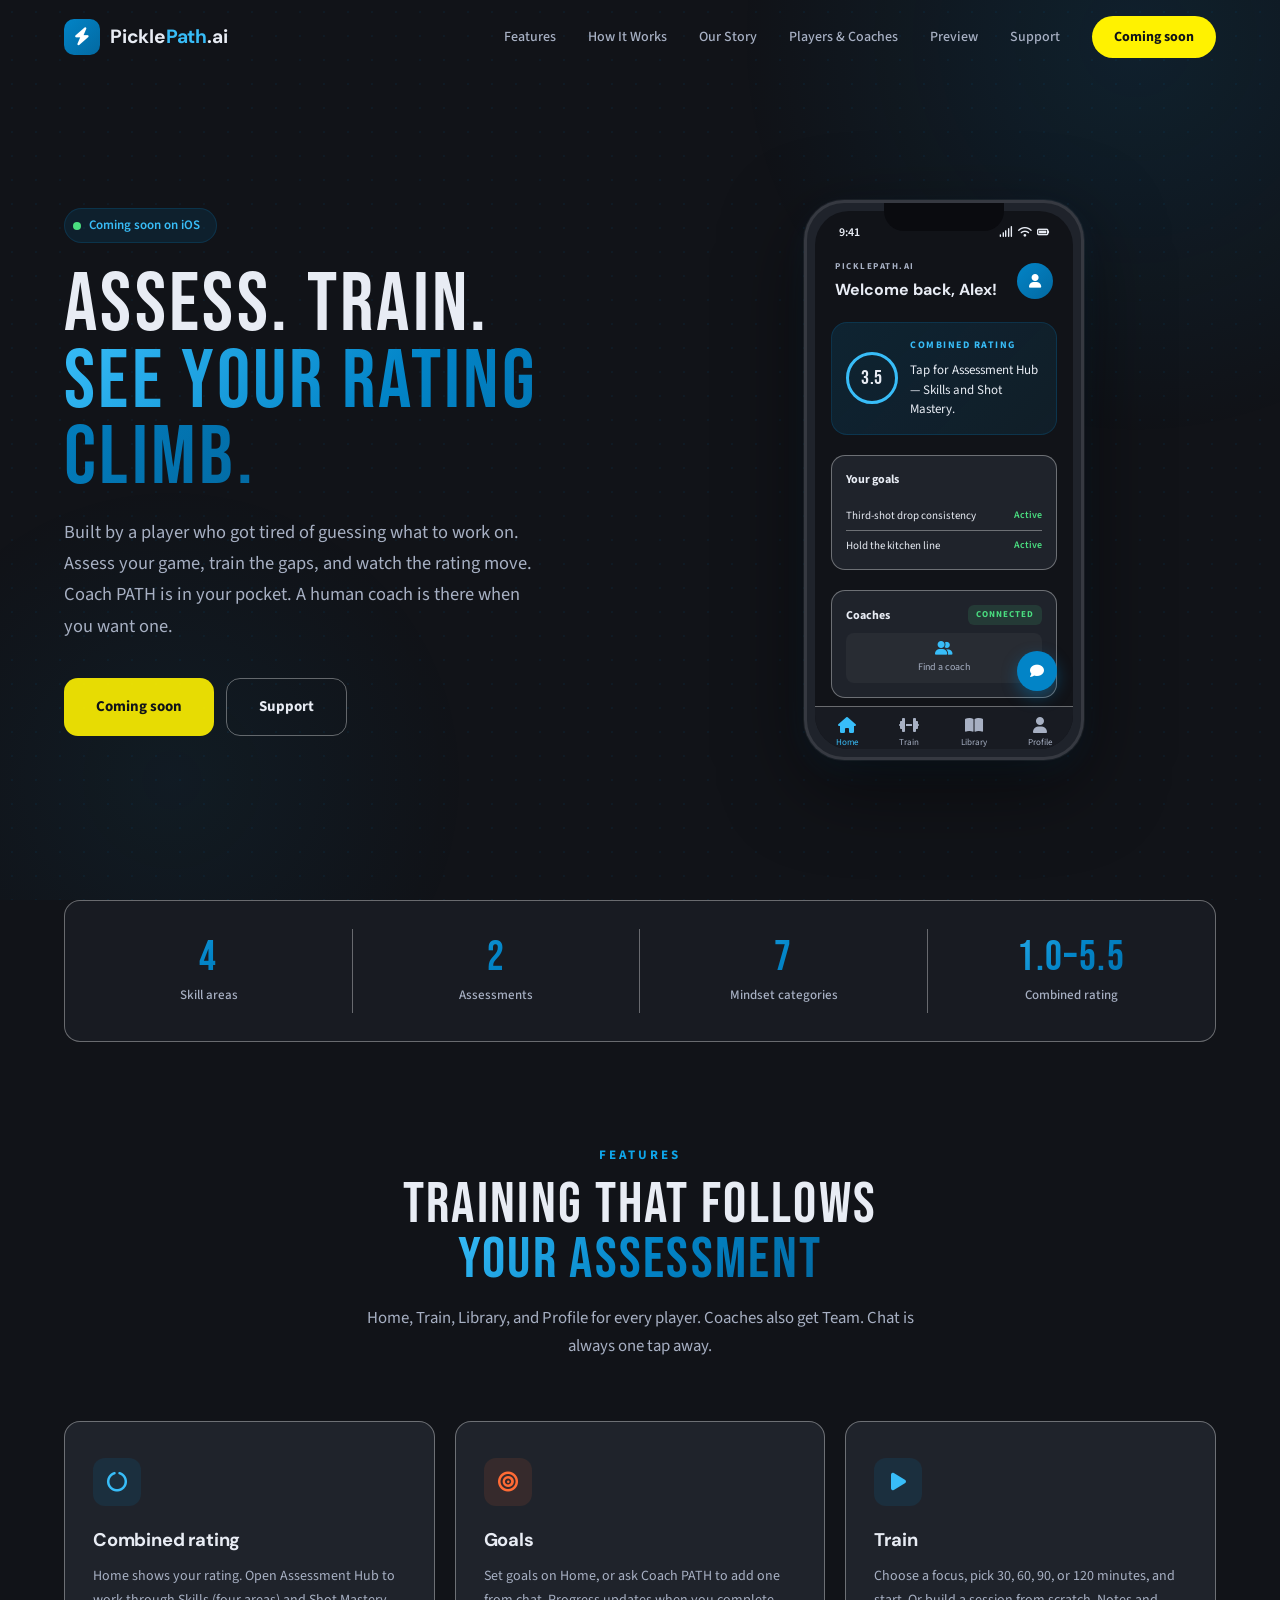
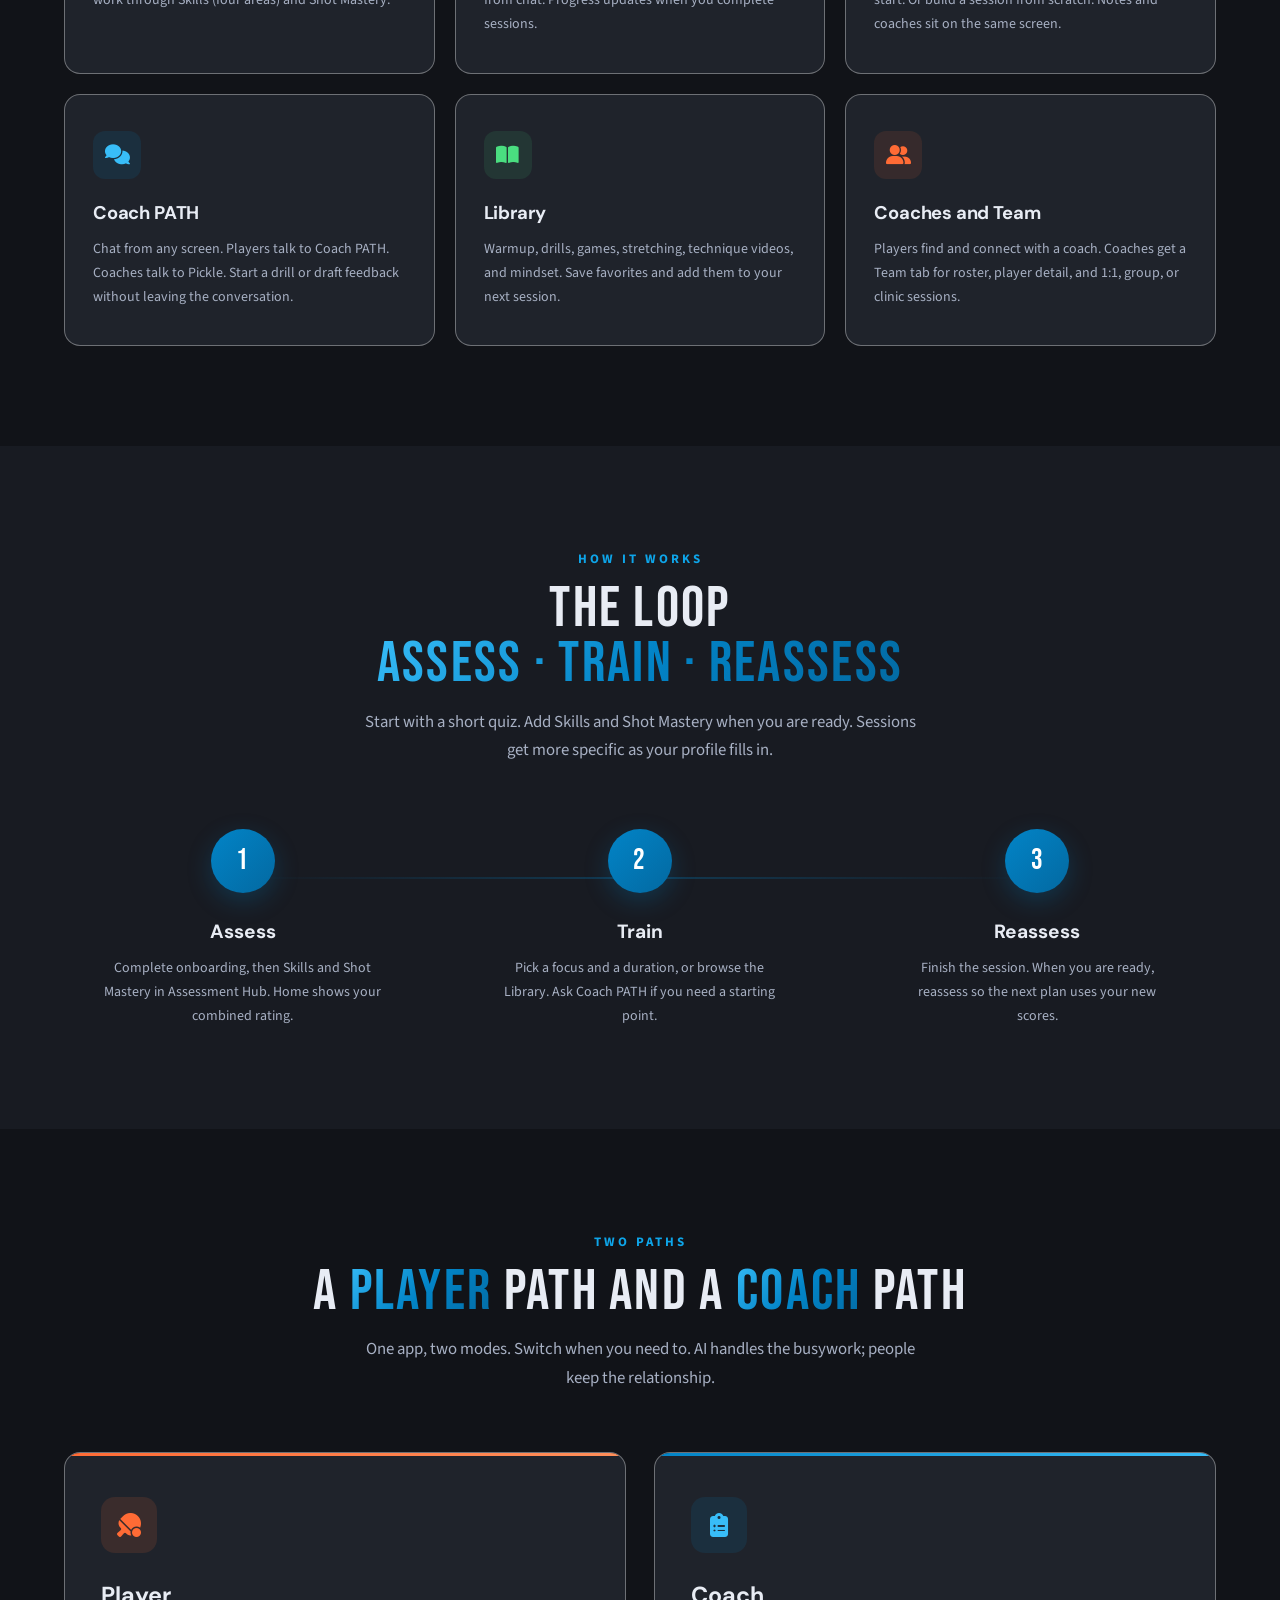
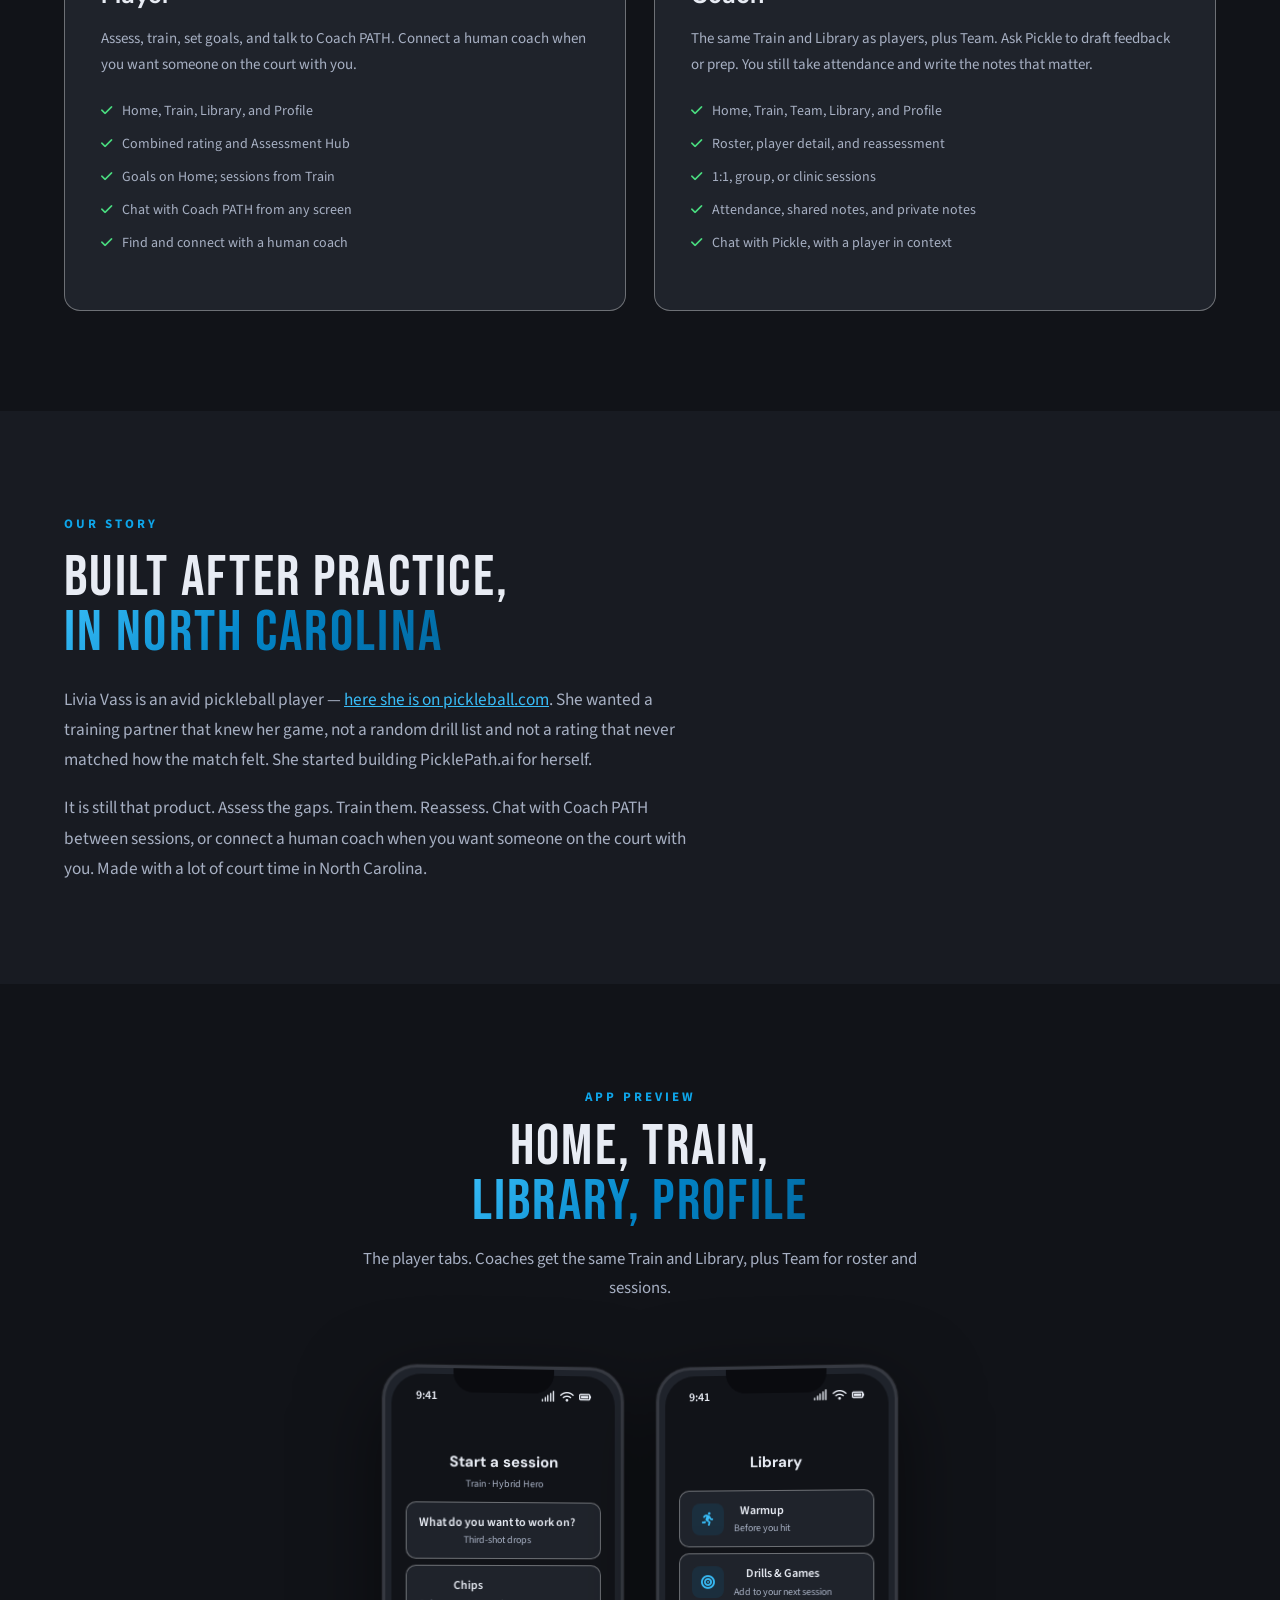
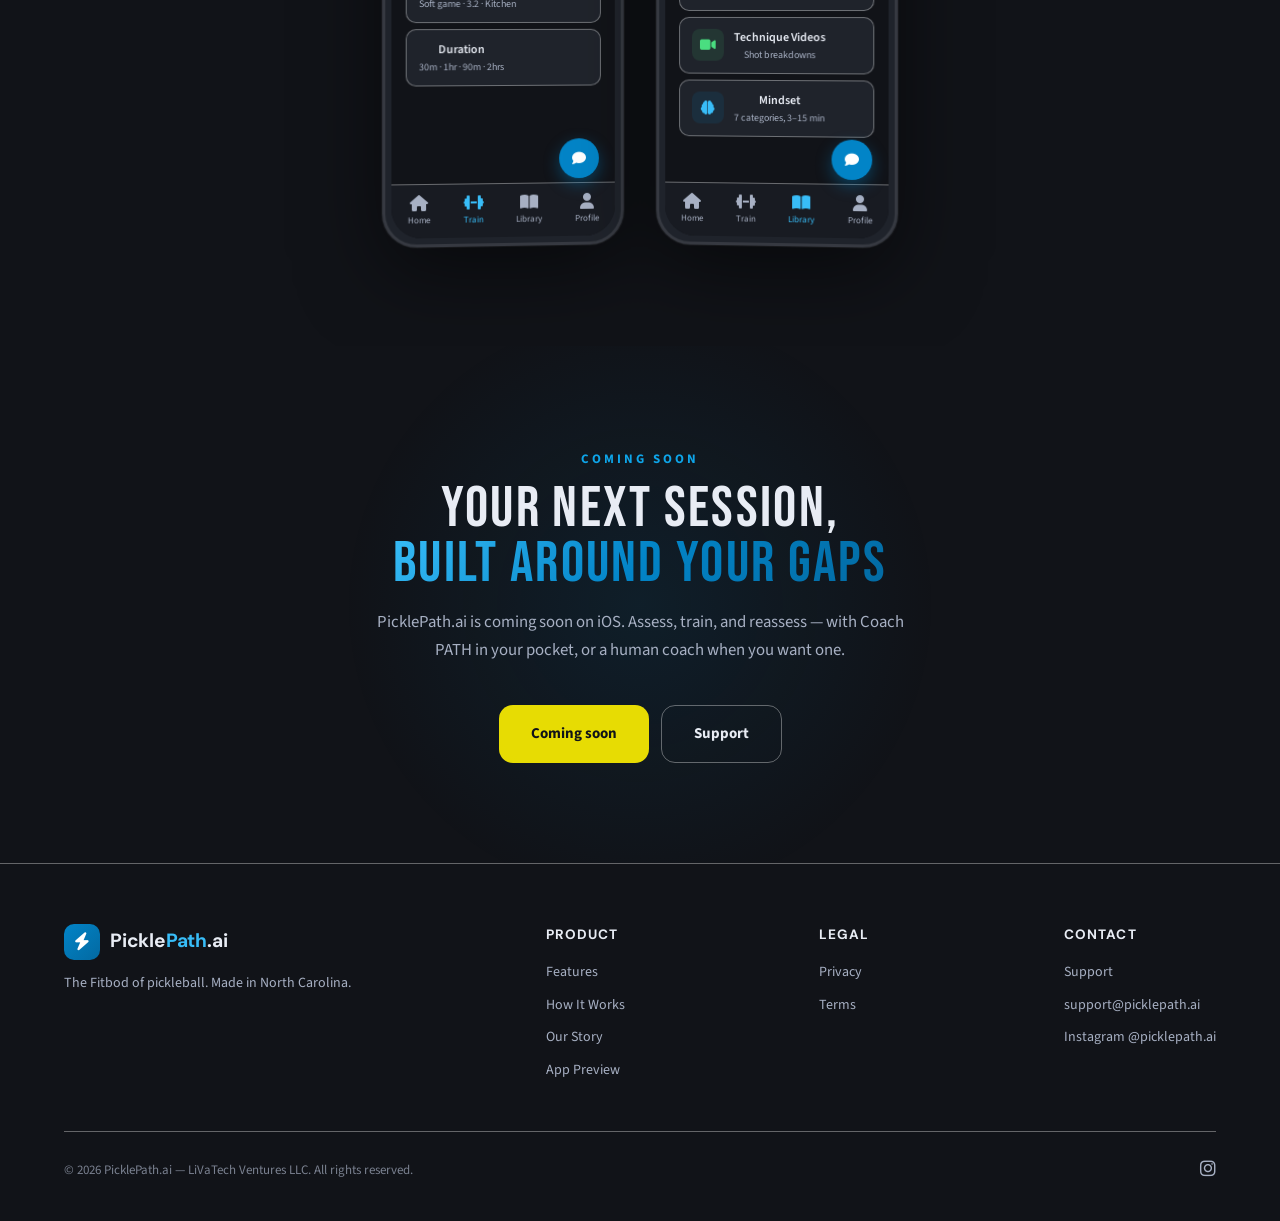
==== commit cc4ba5ad: "feat: support page, legal updates, and founder story for App Store Replace waitlist with coming soon" ====
--- a/index.html
+++ b/index.html
@@ -4,7 +4,7 @@
 <meta charset="UTF-8">
 <meta name="viewport" content="width=device-width, initial-scale=1.0">
 <title>PicklePath.ai — AI-Powered Pickleball Training</title>
-<meta name="description" content="The Fitbod of pickleball. Assess your skills, train to your gaps, and watch your rating climb. Coming to iOS.">
+<meta name="description" content="The Fitbod of pickleball. Assess your skills, train to your gaps, and watch your rating climb. Coming soon on iOS.">
 <meta name="theme-color" content="#0284C7">
 <link rel="preconnect" href="https://fonts.googleapis.com">
 <link rel="preconnect" href="https://fonts.gstatic.com" crossorigin>
@@ -81,18 +81,18 @@
 @keyframes pulse-dot { 0%, 100% { opacity: 1; transform: scale(1); } 50% { opacity: 0.6; transform: scale(0.8); } }
 .hero h1 { font-family: var(--font-display); font-weight: 400; font-size: clamp(3.2rem, 8vw, 5.2rem); line-height: 0.92; letter-spacing: 0.04em; text-transform: uppercase; margin-bottom: 20px; }
 .hero-desc { font-size: 1.15rem; color: var(--text-secondary); line-height: 1.7; margin-bottom: 36px; max-width: 480px; }
-.waitlist-form { display: flex; gap: 10px; max-width: 460px; margin-bottom: 16px; }
-.waitlist-form input { flex: 1; padding: 16px 20px; background: var(--input); border: 1px solid var(--border); border-radius: 14px; color: var(--text); font-family: var(--font-body); font-size: 15px; outline: none; transition: border-color var(--transition), box-shadow var(--transition); }
-.waitlist-form input::placeholder { color: var(--text-secondary); opacity: 0.6; }
-.waitlist-form input:focus { border-color: var(--primary); box-shadow: 0 0 0 3px rgba(2, 132, 199, 0.15); }
-.btn-cta { padding: 16px 32px; background: var(--accent); color: #111318; font-family: var(--font-body); font-size: 15px; font-weight: 700; border: none; border-radius: 14px; cursor: pointer; white-space: nowrap; transition: transform var(--transition), box-shadow var(--transition); position: relative; overflow: hidden; }
+.hero-actions, .cta-actions { display: flex; flex-wrap: wrap; gap: 12px; max-width: 520px; margin-bottom: 16px; }
+.btn-cta, .btn-secondary { display: inline-flex; align-items: center; justify-content: center; padding: 16px 32px; font-family: var(--font-body); font-size: 15px; font-weight: 700; border-radius: 14px; cursor: pointer; white-space: nowrap; text-decoration: none; transition: transform var(--transition), box-shadow var(--transition); position: relative; overflow: hidden; border: none; }
+.btn-cta { background: var(--accent); color: #111318; }
 .btn-cta::after { content: ''; position: absolute; inset: 0; background: linear-gradient(135deg, rgba(255,255,255,0.2) 0%, transparent 50%); opacity: 0; transition: opacity var(--transition); }
 .btn-cta:hover { transform: translateY(-2px); box-shadow: 0 8px 30px rgba(255, 242, 0, 0.25); }
 .btn-cta:hover::after { opacity: 1; }
 .btn-cta:active { transform: translateY(0); }
-.waitlist-note { font-size: 13px; color: var(--text-secondary); opacity: 0.7; display: flex; align-items: center; gap: 6px; }
-.waitlist-note i { color: var(--success); font-size: 11px; }
-.waitlist-success { display: none; padding: 14px 20px; background: rgba(74, 222, 128, 0.1); border: 1px solid rgba(74, 222, 128, 0.2); border-radius: 14px; color: var(--success); font-weight: 600; font-size: 14px; align-items: center; gap: 8px; max-width: 460px; }
+.btn-soon { cursor: default; opacity: 0.9; }
+.btn-soon:hover, .btn-soon:active { transform: none; box-shadow: none; }
+.btn-soon::after { display: none; }
+.btn-secondary { background: transparent; color: var(--text); border: 1px solid var(--border); }
+.btn-secondary:hover { transform: translateY(-2px); border-color: var(--primary-bright); color: var(--text); }
 .phone-mockup { width: 280px; height: 560px; background: var(--card); border-radius: 40px; border: 3px solid rgba(255,255,255,0.1); position: relative; overflow: hidden; box-shadow: 0 0 0 1px rgba(255,255,255,0.05), 0 25px 80px rgba(0,0,0,0.5), 0 10px 30px rgba(2, 132, 199, 0.1); margin: 0 auto; }
 .phone-notch { position: absolute; top: 0; left: 50%; transform: translateX(-50%); width: 120px; height: 28px; background: #0a0b0f; border-radius: 0 0 20px 20px; z-index: 5; }
 .phone-screen { position: absolute; inset: 8px; background: var(--bg); border-radius: 34px; overflow: hidden; display: flex; flex-direction: column; }
@@ -178,7 +178,14 @@
 .role-features { list-style: none; }
 .role-features li { display: flex; align-items: flex-start; gap: 10px; font-size: 14px; color: var(--text-secondary); margin-bottom: 12px; line-height: 1.5; }
 .role-features li i { color: var(--success); margin-top: 3px; font-size: 13px; flex-shrink: 0; }
-.app-preview { background: var(--surface); text-align: center; overflow: hidden; }
+.story { background: var(--surface); }
+.story-inner { max-width: 680px; }
+.story .section-label { margin-bottom: 16px; }
+.story .section-title { margin-bottom: 24px; }
+.story p { color: var(--text-secondary); font-size: 1.08rem; line-height: 1.75; margin-bottom: 18px; max-width: 640px; }
+.story a { color: var(--primary-bright); }
+.story p:last-child { margin-bottom: 0; }
+.app-preview { background: var(--bg); text-align: center; overflow: hidden; }
 .preview-header { margin-bottom: 64px; }
 .preview-header .section-desc { margin: 0 auto; }
 .preview-phones { display: flex; justify-content: center; gap: 32px; perspective: 1200px; }
@@ -222,9 +229,7 @@
 .final-cta::before { content: ''; position: absolute; top: 50%; left: 50%; transform: translate(-50%, -50%); width: 600px; height: 600px; background: radial-gradient(circle, rgba(2, 132, 199, 0.1) 0%, transparent 70%); pointer-events: none; }
 .final-cta .section-title { margin-bottom: 16px; }
 .final-cta .section-desc { margin: 0 auto 40px; text-align: center; }
-.final-cta .waitlist-form { max-width: 460px; margin: 0 auto 16px; }
-.final-cta .waitlist-note { justify-content: center; }
-.final-cta .waitlist-success { margin: 0 auto; }
+.final-cta .cta-actions { max-width: 520px; margin: 0 auto; justify-content: center; }
 footer { padding: 60px 0 36px; border-top: 1px solid var(--border); position: relative; z-index: 1; }
 .footer-inner { display: flex; justify-content: space-between; align-items: flex-start; gap: 40px; margin-bottom: 40px; }
 .footer-brand { max-width: 300px; }
@@ -238,8 +243,8 @@
 .footer-socials { display: flex; gap: 16px; }
 .footer-socials a { color: var(--text-secondary); font-size: 18px; transition: color var(--transition); }
 .footer-socials a:hover { color: var(--primary-bright); }
-@media (max-width: 1024px) { .hero-inner { grid-template-columns: 1fr; text-align: center; } .hero-desc { margin: 0 auto 36px; } .waitlist-form { margin: 0 auto 16px; } .waitlist-note { justify-content: center; } .waitlist-success { margin: 0 auto; } .phone-mockup { display: none; } .features-grid { grid-template-columns: repeat(2, 1fr); } .stats-inner { grid-template-columns: repeat(2, 1fr); } .stat-item:nth-child(2)::after { display: none; } .preview-phones { gap: 20px; } .phone-mockup-sm { width: 200px; height: 400px; } }
-@media (max-width: 768px) { section { padding: 72px 0; } .hero { padding: 120px 0 72px; min-height: auto; } .nav-links { display: none; } .nav-links.open { display: flex; flex-direction: column; position: absolute; top: 100%; left: 0; right: 0; background: rgba(17, 19, 24, 0.95); backdrop-filter: blur(20px); padding: 24px; gap: 20px; border-bottom: 1px solid var(--border); } .mobile-toggle { display: block; } .features-grid { grid-template-columns: 1fr; max-width: 420px; margin: 0 auto; } .how-steps { grid-template-columns: 1fr; gap: 48px; max-width: 360px; margin: 0 auto; } .how-steps::before { display: none; } .roles-grid { grid-template-columns: 1fr; } .role-card { padding: 32px 24px; } .stats-inner { grid-template-columns: repeat(2, 1fr); } .stat-item { padding: 24px 16px; } .stat-number { font-size: 1.8rem; } .footer-inner { flex-direction: column; gap: 32px; } .footer-bottom { flex-direction: column; gap: 16px; text-align: center; } .preview-phones { flex-direction: column; align-items: center; gap: 24px; } .preview-phone-wrapper, .preview-phone-wrapper:first-child { transform: none; } .waitlist-form { flex-direction: column; } .btn-cta { width: 100%; text-align: center; } }
+@media (max-width: 1024px) { .hero-inner { grid-template-columns: 1fr; text-align: center; } .hero-desc { margin: 0 auto 36px; } .hero-actions { margin: 0 auto 16px; justify-content: center; } .phone-mockup { display: none; } .features-grid { grid-template-columns: repeat(2, 1fr); } .stats-inner { grid-template-columns: repeat(2, 1fr); } .stat-item:nth-child(2)::after { display: none; } .preview-phones { gap: 20px; } .phone-mockup-sm { width: 200px; height: 400px; } }
+@media (max-width: 768px) { section { padding: 72px 0; } .hero { padding: 120px 0 72px; min-height: auto; } .nav-links { display: none; } .nav-links.open { display: flex; flex-direction: column; position: absolute; top: 100%; left: 0; right: 0; background: rgba(17, 19, 24, 0.95); backdrop-filter: blur(20px); padding: 24px; gap: 20px; border-bottom: 1px solid var(--border); } .mobile-toggle { display: block; } .features-grid { grid-template-columns: 1fr; max-width: 420px; margin: 0 auto; } .how-steps { grid-template-columns: 1fr; gap: 48px; max-width: 360px; margin: 0 auto; } .how-steps::before { display: none; } .roles-grid { grid-template-columns: 1fr; } .role-card { padding: 32px 24px; } .stats-inner { grid-template-columns: repeat(2, 1fr); } .stat-item { padding: 24px 16px; } .stat-number { font-size: 1.8rem; } .footer-inner { flex-direction: column; gap: 32px; } .footer-bottom { flex-direction: column; gap: 16px; text-align: center; } .preview-phones { flex-direction: column; align-items: center; gap: 24px; } .preview-phone-wrapper, .preview-phone-wrapper:first-child { transform: none; } .hero-actions, .cta-actions { flex-direction: column; } .btn-cta, .btn-secondary { width: 100%; text-align: center; } }
 @media (max-width: 480px) { .container { padding: 0 16px; } .stats-inner { grid-template-columns: 1fr 1fr; } .stat-item:nth-child(odd)::after { display: block; } .stat-item:nth-child(even)::after { display: none; } }
 @media (prefers-reduced-motion: reduce) {
   html { scroll-behavior: auto; }
@@ -252,7 +257,7 @@
 <nav id="navbar">
   <div class="nav-inner">
     <a href="#" class="nav-logo"><div class="nav-logo-icon"><i class="fas fa-bolt"></i></div><div class="nav-logo-text">Pickle<span>Path</span>.ai</div></a>
-    <div class="nav-links" id="navLinks"><a href="#features">Features</a><a href="#how-it-works">How It Works</a><a href="#roles">Players & Coaches</a><a href="#preview">Preview</a><a href="#waitlist" class="nav-cta">Join Waitlist</a></div>
+    <div class="nav-links" id="navLinks"><a href="#features">Features</a><a href="#how-it-works">How It Works</a><a href="#story">Our Story</a><a href="#roles">Players & Coaches</a><a href="#preview">Preview</a><a href="support/">Support</a><a href="#coming-soon" class="nav-cta">Coming soon</a></div>
     <button class="mobile-toggle" id="mobileToggle" aria-label="Toggle menu"><i class="fas fa-bars"></i></button>
   </div>
 </nav>
@@ -260,15 +265,13 @@
   <div class="container">
     <div class="hero-inner">
       <div class="hero-content">
-        <div class="hero-badge fade-in"><span class="hero-badge-dot"></span>Coming to iOS · The Fitbod of pickleball</div>
+        <div class="hero-badge fade-in"><span class="hero-badge-dot"></span>Coming soon on iOS</div>
         <h1 class="fade-in fade-in-delay-1">Assess. Train.<br><span class="gradient-text">See your rating climb.</span></h1>
-        <p class="hero-desc fade-in fade-in-delay-2">PicklePath.ai is an assessment-driven training app. Rate your skills, start a session from Train, then reassess. Chat with Coach PATH from any screen. Human coaches still run the court.</p>
-        <form class="waitlist-form fade-in fade-in-delay-3" id="heroForm" onsubmit="return handleWaitlist(event)">
-          <input type="email" placeholder="Enter your email" required aria-label="Email address">
-          <button type="submit" class="btn-cta">Get Early Access</button>
-        </form>
-        <div class="waitlist-success" id="heroSuccess"><i class="fas fa-check-circle"></i> You're on the list! We will be in touch soon.</div>
-        <p class="waitlist-note fade-in fade-in-delay-4"><i class="fas fa-lock"></i> Early access for the iOS app. No spam.</p>
+        <p class="hero-desc fade-in fade-in-delay-2">Built by a player who got tired of guessing what to work on. Assess your game, train the gaps, and watch the rating move. Coach PATH is in your pocket. A human coach is there when you want one.</p>
+        <div class="hero-actions fade-in fade-in-delay-3">
+          <span class="btn-cta btn-soon" aria-disabled="true">Coming soon</span>
+          <a class="btn-secondary" href="support/">Support</a>
+        </div>
       </div>
       <div class="hero-visual fade-in fade-in-delay-3">
         <div class="phone-mockup">
@@ -302,76 +305,74 @@
 </section>
 <section class="features" id="features">
   <div class="container">
-    <div class="features-header"><span class="section-label fade-in">Features</span><h2 class="section-title fade-in fade-in-delay-1">What is in<br><span class="gradient-text">the iOS app</span></h2><p class="section-desc fade-in fade-in-delay-2">The same surfaces you open after sign-in: Home, Train, Library, Profile, plus Team if you coach. Chat is the AI, not a Home card.</p></div>
+    <div class="features-header"><span class="section-label fade-in">Features</span><h2 class="section-title fade-in fade-in-delay-1">Training that follows<br><span class="gradient-text">your assessment</span></h2><p class="section-desc fade-in fade-in-delay-2">Home, Train, Library, and Profile for every player. Coaches also get Team. Chat is always one tap away.</p></div>
     <div class="features-grid">
-      <div class="feature-card fade-in"><div class="feature-icon blue"><i class="fas fa-circle-notch"></i></div><h3>Combined rating</h3><p>Home shows a backend-calculated rating. Tap the hero to open Assessment Hub: Skills (four areas) and Shot Mastery.</p></div>
-      <div class="feature-card fade-in fade-in-delay-1"><div class="feature-icon orange"><i class="fas fa-bullseye"></i></div><h3>Goals</h3><p>Set and track goals on Home. Chat can create a goal from the conversation. Progress updates from sessions, not from a marketing score.</p></div>
-      <div class="feature-card fade-in fade-in-delay-2"><div class="feature-icon blue"><i class="fas fa-play"></i></div><h3>Train</h3><p>One Hybrid Hero: type a focus, pick suggestion chips, set 30 / 60 / 90 / 120 minutes, then Start session. Or build from scratch. Notes and your coaches sit below.</p></div>
-      <div class="feature-card fade-in fade-in-delay-3"><div class="feature-icon blue"><i class="fas fa-comments"></i></div><h3>Chat: Coach PATH</h3><p>A FAB on every screen. Players talk to Coach PATH. Coaches talk to Pickle. Actions (start a drill, draft feedback) come from the conversation, not a daily insight card.</p></div>
-      <div class="feature-card fade-in fade-in-delay-4"><div class="feature-icon green"><i class="fas fa-book-open"></i></div><h3>Library</h3><p>Warmup, Drills, Games, Stretching, Technique Videos, and Mindset. Same catalog for players and coaches. Favorites and add-to-session feed Train.</p></div>
-      <div class="feature-card fade-in fade-in-delay-5"><div class="feature-icon orange"><i class="fas fa-user-group"></i></div><h3>Coaches and Team</h3><p>Players find and connect with a coach from Home or Train. Coaches get a Team tab for roster, player detail, reassessment, and 1:1 / group / clinic sessions.</p></div>
+      <div class="feature-card fade-in"><div class="feature-icon blue"><i class="fas fa-circle-notch"></i></div><h3>Combined rating</h3><p>Home shows your rating. Open Assessment Hub to work through Skills (four areas) and Shot Mastery.</p></div>
+      <div class="feature-card fade-in fade-in-delay-1"><div class="feature-icon orange"><i class="fas fa-bullseye"></i></div><h3>Goals</h3><p>Set goals on Home, or ask Coach PATH to add one from chat. Progress updates when you complete sessions.</p></div>
+      <div class="feature-card fade-in fade-in-delay-2"><div class="feature-icon blue"><i class="fas fa-play"></i></div><h3>Train</h3><p>Choose a focus, pick 30, 60, 90, or 120 minutes, and start. Or build a session from scratch. Notes and coaches sit on the same screen.</p></div>
+      <div class="feature-card fade-in fade-in-delay-3"><div class="feature-icon blue"><i class="fas fa-comments"></i></div><h3>Coach PATH</h3><p>Chat from any screen. Players talk to Coach PATH. Coaches talk to Pickle. Start a drill or draft feedback without leaving the conversation.</p></div>
+      <div class="feature-card fade-in fade-in-delay-4"><div class="feature-icon green"><i class="fas fa-book-open"></i></div><h3>Library</h3><p>Warmup, drills, games, stretching, technique videos, and mindset. Save favorites and add them to your next session.</p></div>
+      <div class="feature-card fade-in fade-in-delay-5"><div class="feature-icon orange"><i class="fas fa-user-group"></i></div><h3>Coaches and Team</h3><p>Players find and connect with a coach. Coaches get a Team tab for roster, player detail, and 1:1, group, or clinic sessions.</p></div>
     </div>
   </div>
 </section>
 <section class="how-it-works" id="how-it-works">
   <div class="container">
-    <div class="how-header"><span class="section-label fade-in">How It Works</span><h2 class="section-title fade-in fade-in-delay-1">The loop<br><span class="gradient-text">assess · train · reassess</span></h2><p class="section-desc fade-in fade-in-delay-2">A quiz-only profile gets a general session. Add Skills, then Shot Mastery, and Train chips get more specific.</p></div>
-    <div class="how-steps"><div class="how-step fade-in"><div class="how-step-num">1</div><h3>Assess</h3><p>Onboarding quiz, then Assessment Hub. Four skill areas plus Shot Mastery. Home shows the combined rating the backend returns.</p></div><div class="how-step fade-in fade-in-delay-2"><div class="how-step-num">2</div><h3>Train</h3><p>Open Train, pick a chip or type a focus, start a session. Browse Library for drills or a 3–15 minute mindset module. Ask Coach PATH if you are stuck.</p></div><div class="how-step fade-in fade-in-delay-4"><div class="how-step-num">3</div><h3>Reassess</h3><p>Finish the session checklist. Home and Goals update from that work. When it is time, reassess so the next session uses the new scores.</p></div></div>
+    <div class="how-header"><span class="section-label fade-in">How It Works</span><h2 class="section-title fade-in fade-in-delay-1">The loop<br><span class="gradient-text">assess · train · reassess</span></h2><p class="section-desc fade-in fade-in-delay-2">Start with a short quiz. Add Skills and Shot Mastery when you are ready. Sessions get more specific as your profile fills in.</p></div>
+    <div class="how-steps"><div class="how-step fade-in"><div class="how-step-num">1</div><h3>Assess</h3><p>Complete onboarding, then Skills and Shot Mastery in Assessment Hub. Home shows your combined rating.</p></div><div class="how-step fade-in fade-in-delay-2"><div class="how-step-num">2</div><h3>Train</h3><p>Pick a focus and a duration, or browse the Library. Ask Coach PATH if you need a starting point.</p></div><div class="how-step fade-in fade-in-delay-4"><div class="how-step-num">3</div><h3>Reassess</h3><p>Finish the session. When you are ready, reassess so the next plan uses your new scores.</p></div></div>
   </div>
 </section>
 <section class="roles" id="roles">
   <div class="container">
-    <div class="roles-header"><span class="section-label fade-in">Two Paths</span><h2 class="section-title fade-in fade-in-delay-1">A <span class="gradient-text">player</span> path and a <span class="gradient-text">coach</span> path</h2><p class="section-desc fade-in fade-in-delay-2">One app, one active persona. Switch roles when you need to. AI handles the busywork; humans keep the relationship.</p></div>
+    <div class="roles-header"><span class="section-label fade-in">Two Paths</span><h2 class="section-title fade-in fade-in-delay-1">A <span class="gradient-text">player</span> path and a <span class="gradient-text">coach</span> path</h2><p class="section-desc fade-in fade-in-delay-2">One app, two modes. Switch when you need to. AI handles the busywork; people keep the relationship.</p></div>
     <div class="roles-grid">
-      <div class="role-card player fade-in"><div class="role-icon"><i class="fas fa-table-tennis-paddle-ball"></i></div><h3>Player path</h3><p class="role-desc">Assess, train, set goals, and talk to Coach PATH. Connect a human coach when you want someone on the court with you.</p><ul class="role-features"><li><i class="fas fa-check"></i> Tabs: Home, Train, Library, Profile</li><li><i class="fas fa-check"></i> Combined rating + Assessment Hub</li><li><i class="fas fa-check"></i> Goals on Home; Train Hybrid Hero</li><li><i class="fas fa-check"></i> Chat FAB: Coach PATH</li><li><i class="fas fa-check"></i> Find and connect with a human coach</li></ul></div>
-      <div class="role-card coach fade-in fade-in-delay-2"><div class="role-icon"><i class="fas fa-clipboard-list"></i></div><h3>Coach path</h3><p class="role-desc">Same Train and Library as players, plus Team. Ask Pickle to draft feedback or prep. You still take attendance and write the notes that matter.</p><ul class="role-features"><li><i class="fas fa-check"></i> Tabs: Home, Train, Team, Library, Profile</li><li><i class="fas fa-check"></i> Roster, player detail, suggest reassessment</li><li><i class="fas fa-check"></i> 1:1, group, or clinic sessions</li><li><i class="fas fa-check"></i> Attendance, shared notes, private notes</li><li><i class="fas fa-check"></i> Chat FAB: Pickle (player context picker)</li></ul></div>
+      <div class="role-card player fade-in"><div class="role-icon"><i class="fas fa-table-tennis-paddle-ball"></i></div><h3>Player</h3><p class="role-desc">Assess, train, set goals, and talk to Coach PATH. Connect a human coach when you want someone on the court with you.</p><ul class="role-features"><li><i class="fas fa-check"></i> Home, Train, Library, and Profile</li><li><i class="fas fa-check"></i> Combined rating and Assessment Hub</li><li><i class="fas fa-check"></i> Goals on Home; sessions from Train</li><li><i class="fas fa-check"></i> Chat with Coach PATH from any screen</li><li><i class="fas fa-check"></i> Find and connect with a human coach</li></ul></div>
+      <div class="role-card coach fade-in fade-in-delay-2"><div class="role-icon"><i class="fas fa-clipboard-list"></i></div><h3>Coach</h3><p class="role-desc">The same Train and Library as players, plus Team. Ask Pickle to draft feedback or prep. You still take attendance and write the notes that matter.</p><ul class="role-features"><li><i class="fas fa-check"></i> Home, Train, Team, Library, and Profile</li><li><i class="fas fa-check"></i> Roster, player detail, and reassessment</li><li><i class="fas fa-check"></i> 1:1, group, or clinic sessions</li><li><i class="fas fa-check"></i> Attendance, shared notes, and private notes</li><li><i class="fas fa-check"></i> Chat with Pickle, with a player in context</li></ul></div>
+    </div>
+  </div>
+</section>
+<section class="story" id="story">
+  <div class="container">
+    <div class="story-inner">
+      <span class="section-label fade-in">Our story</span>
+      <h2 class="section-title fade-in fade-in-delay-1">Built after practice,<br><span class="gradient-text">in North Carolina</span></h2>
+      <p class="fade-in fade-in-delay-2">Livia Vass is an avid pickleball player — <a href="https://pickleball.com/players/livia-vass" rel="noopener noreferrer">here she is on pickleball.com</a>. She wanted a training partner that knew her game, not a random drill list and not a rating that never matched how the match felt. She started building PicklePath.ai for herself.</p>
+      <p class="fade-in fade-in-delay-3">It is still that product. Assess the gaps. Train them. Reassess. Chat with Coach PATH between sessions, or connect a human coach when you want someone on the court with you. Made with a lot of court time in North Carolina.</p>
     </div>
   </div>
 </section>
 <section class="app-preview" id="preview">
   <div class="container">
-    <div class="preview-header"><span class="section-label fade-in">App Preview</span><h2 class="section-title fade-in fade-in-delay-1">Home, Train,<br><span class="gradient-text">Library, Profile</span></h2><p class="section-desc fade-in fade-in-delay-2">The player tabs in the app. Coaches get the same Train and Library, plus a Team tab for roster and sessions.</p></div>
+    <div class="preview-header"><span class="section-label fade-in">App Preview</span><h2 class="section-title fade-in fade-in-delay-1">Home, Train,<br><span class="gradient-text">Library, Profile</span></h2><p class="section-desc fade-in fade-in-delay-2">The player tabs. Coaches get the same Train and Library, plus Team for roster and sessions.</p></div>
     <div class="preview-phones fade-in fade-in-delay-3">
       <div class="preview-phone-wrapper"><div class="phone-mockup-sm"><div class="phone-notch"></div><div class="phone-screen"><div class="phone-status-bar"><span>9:41</span><div class="phone-status-icons"><i class="fas fa-signal"></i><i class="fas fa-wifi"></i><i class="fas fa-battery-full"></i></div></div><div class="session-screen-header"><h4>Start a session</h4><p>Train · Hybrid Hero</p></div><div class="session-drill-list"><div class="session-drill-item"><div class="session-drill-info"><h5>What do you want to work on?</h5><p>Third-shot drops</p></div></div><div class="session-drill-item"><div class="session-drill-info"><h5>Chips</h5><p>Soft game · 3.2 · Kitchen</p></div></div><div class="session-drill-item"><div class="session-drill-info"><h5>Duration</h5><p>30m · 1hr · 90m · 2hrs</p></div></div></div><div class="app-fab" aria-hidden="true"><i class="fas fa-comment"></i></div><div class="app-nav"><div class="app-nav-item"><i class="fas fa-house"></i>Home</div><div class="app-nav-item active"><i class="fas fa-dumbbell"></i>Train</div><div class="app-nav-item"><i class="fas fa-book-open"></i>Library</div><div class="app-nav-item"><i class="fas fa-user"></i>Profile</div></div></div></div></div>
       <div class="preview-phone-wrapper"><div class="phone-mockup-sm"><div class="phone-notch"></div><div class="phone-screen"><div class="phone-status-bar"><span>9:41</span><div class="phone-status-icons"><i class="fas fa-signal"></i><i class="fas fa-wifi"></i><i class="fas fa-battery-full"></i></div></div><div class="progress-screen-header"><h4>Library</h4></div><div class="progress-badges"><div class="progress-badge-item"><div class="progress-badge-icon blue"><i class="fas fa-person-running"></i></div><div class="progress-badge-info"><h5>Warmup</h5><p>Before you hit</p></div></div><div class="progress-badge-item"><div class="progress-badge-icon blue"><i class="fas fa-bullseye"></i></div><div class="progress-badge-info"><h5>Drills &amp; Games</h5><p>Add to your next session</p></div></div><div class="progress-badge-item"><div class="progress-badge-icon green"><i class="fas fa-video"></i></div><div class="progress-badge-info"><h5>Technique Videos</h5><p>Shot breakdowns</p></div></div><div class="progress-badge-item"><div class="progress-badge-icon blue"><i class="fas fa-brain"></i></div><div class="progress-badge-info"><h5>Mindset</h5><p>7 categories, 3–15 min</p></div></div></div><div class="app-fab" aria-hidden="true"><i class="fas fa-comment"></i></div><div class="app-nav"><div class="app-nav-item"><i class="fas fa-house"></i>Home</div><div class="app-nav-item"><i class="fas fa-dumbbell"></i>Train</div><div class="app-nav-item active"><i class="fas fa-book-open"></i>Library</div><div class="app-nav-item"><i class="fas fa-user"></i>Profile</div></div></div></div></div>
     </div>
   </div>
 </section>
-<section class="final-cta" id="waitlist">
-  <div class="container">
-    <span class="section-label fade-in">Join the Waitlist</span>
-    <h2 class="section-title fade-in fade-in-delay-1">Ready to transform<br><span class="gradient-text">your pickleball game?</span></h2>
-    <p class="section-desc fade-in fade-in-delay-2">The iOS app is in the works. Join the waitlist and we will email you when TestFlight or the store listing is ready.</p>
-    <form class="waitlist-form fade-in fade-in-delay-3" id="ctaForm" onsubmit="return handleWaitlist(event)">
-      <input type="email" placeholder="Enter your email" required aria-label="Email address">
-      <button type="submit" class="btn-cta">Get Early Access</button>
-    </form>
-    <div class="waitlist-success" id="ctaSuccess"><i class="fas fa-check-circle"></i> You're on the list! We will be in touch soon.</div>
-    <p class="waitlist-note fade-in fade-in-delay-4"><i class="fas fa-lock"></i> Opens your email app. No fake signup form.</p>
+<section class="final-cta" id="coming-soon">
+  <div class="container">
+    <span class="section-label fade-in">Coming soon</span>
+    <h2 class="section-title fade-in fade-in-delay-1">Your next session,<br><span class="gradient-text">built around your gaps</span></h2>
+    <p class="section-desc fade-in fade-in-delay-2">PicklePath.ai is coming soon on iOS. Assess, train, and reassess — with Coach PATH in your pocket, or a human coach when you want one.</p>
+    <div class="cta-actions fade-in fade-in-delay-3">
+      <span class="btn-cta btn-soon" aria-disabled="true">Coming soon</span>
+      <a class="btn-secondary" href="support/">Support</a>
+    </div>
   </div>
 </section>
 <footer>
   <div class="container">
     <div class="footer-inner">
-      <div class="footer-brand"><a href="#" class="nav-logo"><div class="nav-logo-icon"><i class="fas fa-bolt"></i></div><div class="nav-logo-text">Pickle<span>Path</span>.ai</div></a><p>The Fitbod of pickleball. Assess your skills, train the gaps, watch your rating climb.</p></div>
-      <div class="footer-links-group"><h4>Product</h4><a href="#features">Features</a><a href="#how-it-works">How It Works</a><a href="#preview">App Preview</a><a href="#waitlist">Join Waitlist</a></div>
+      <div class="footer-brand"><a href="#" class="nav-logo"><div class="nav-logo-icon"><i class="fas fa-bolt"></i></div><div class="nav-logo-text">Pickle<span>Path</span>.ai</div></a><p>The Fitbod of pickleball. Made in North Carolina.</p></div>
+      <div class="footer-links-group"><h4>Product</h4><a href="#features">Features</a><a href="#how-it-works">How It Works</a><a href="#story">Our Story</a><a href="#preview">App Preview</a></div>
       <div class="footer-links-group"><h4>Legal</h4><a href="privacy/">Privacy</a><a href="terms/">Terms</a></div>
-      <div class="footer-links-group"><h4>Contact</h4><a href="mailto:hello@picklepath.ai">hello@picklepath.ai</a></div>
-    </div>
-    <div class="footer-bottom"><p>&copy; 2026 PicklePath.ai — LivaTech LLC. All rights reserved.</p></div>
+      <div class="footer-links-group"><h4>Contact</h4><a href="support/">Support</a><a href="mailto:support@picklepath.ai">support@picklepath.ai</a><a href="https://www.instagram.com/picklepath.ai/" rel="noopener noreferrer">Instagram @picklepath.ai</a></div>
+    </div>
+    <div class="footer-bottom"><p>&copy; 2026 PicklePath.ai — LiVaTech Ventures LLC. All rights reserved.</p><div class="footer-socials"><a href="https://www.instagram.com/picklepath.ai/" aria-label="PicklePath.ai on Instagram" rel="noopener noreferrer"><i class="fab fa-instagram"></i></a></div></div>
   </div>
 </footer>
 <script>
-function handleWaitlist(e) {
-  e.preventDefault();
-  const form = e.target;
-  const email = form.querySelector('input[type="email"]').value.trim();
-  if (!email) return false;
-  const subject = encodeURIComponent('PicklePath.ai waitlist');
-  const body = encodeURIComponent('Please add me to the waitlist.\n\nEmail: ' + email);
-  window.location.href = 'mailto:hello@picklepath.ai?subject=' + subject + '&body=' + body;
-  return false;
-}
 const observer = new IntersectionObserver((entries) => { entries.forEach(entry => { if (entry.isIntersecting) { entry.target.classList.add('visible'); observer.unobserve(entry.target); } }); }, { threshold: 0.1, rootMargin: '0px 0px -40px 0px' });
 document.querySelectorAll('.fade-in').forEach(el => observer.observe(el));
 const navbar = document.getElementById('navbar');
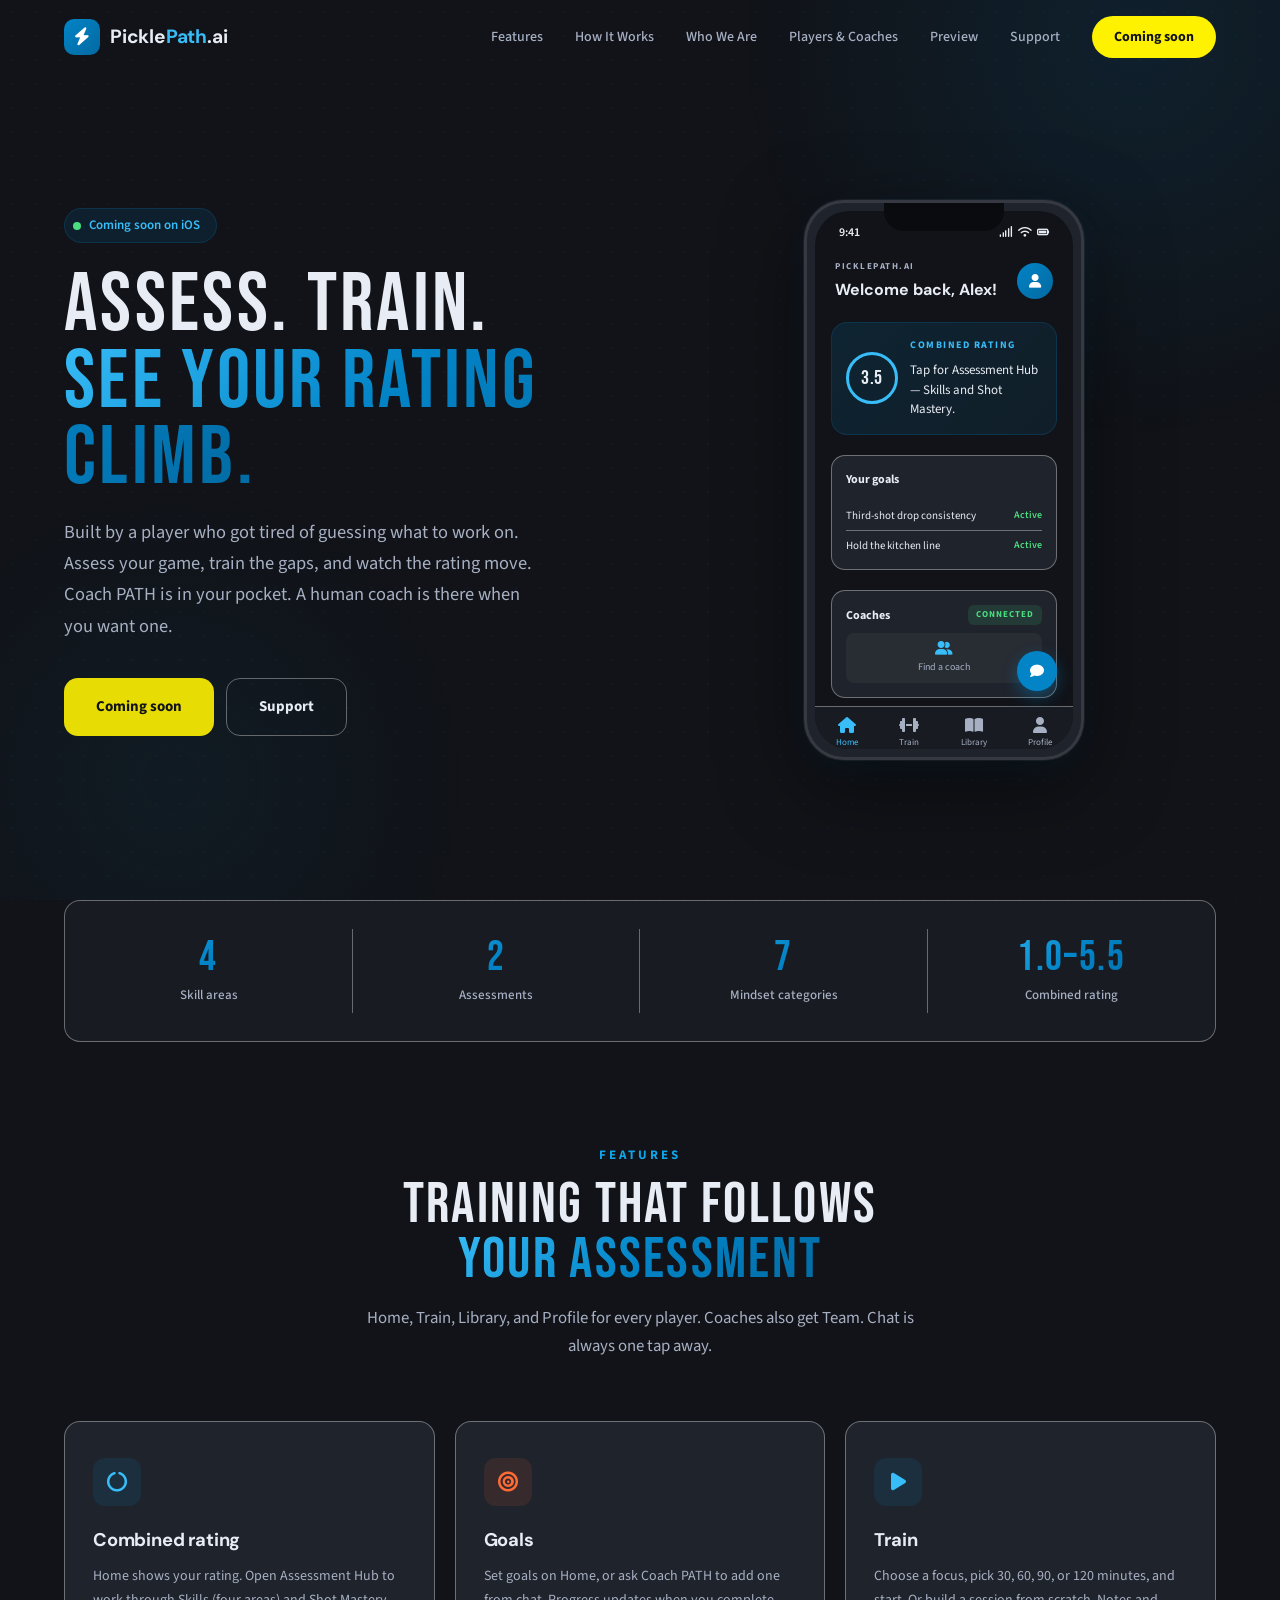
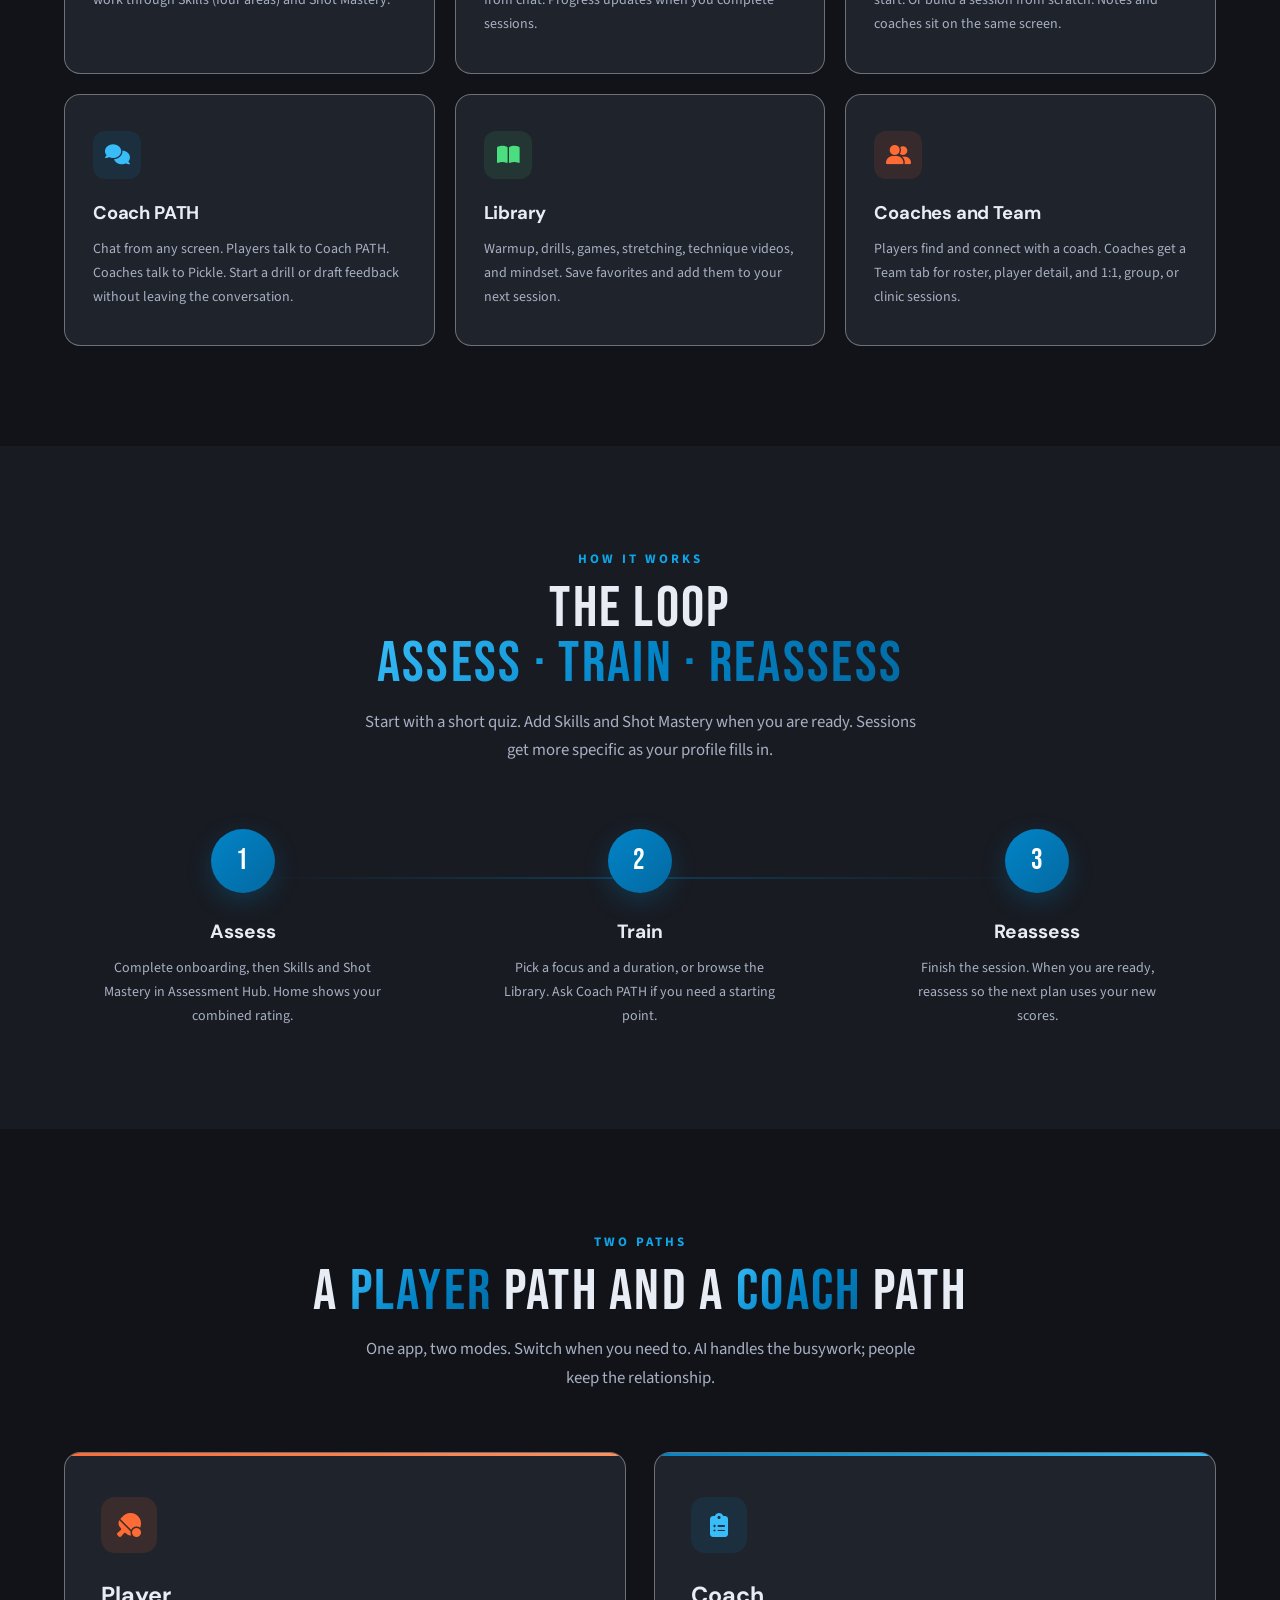
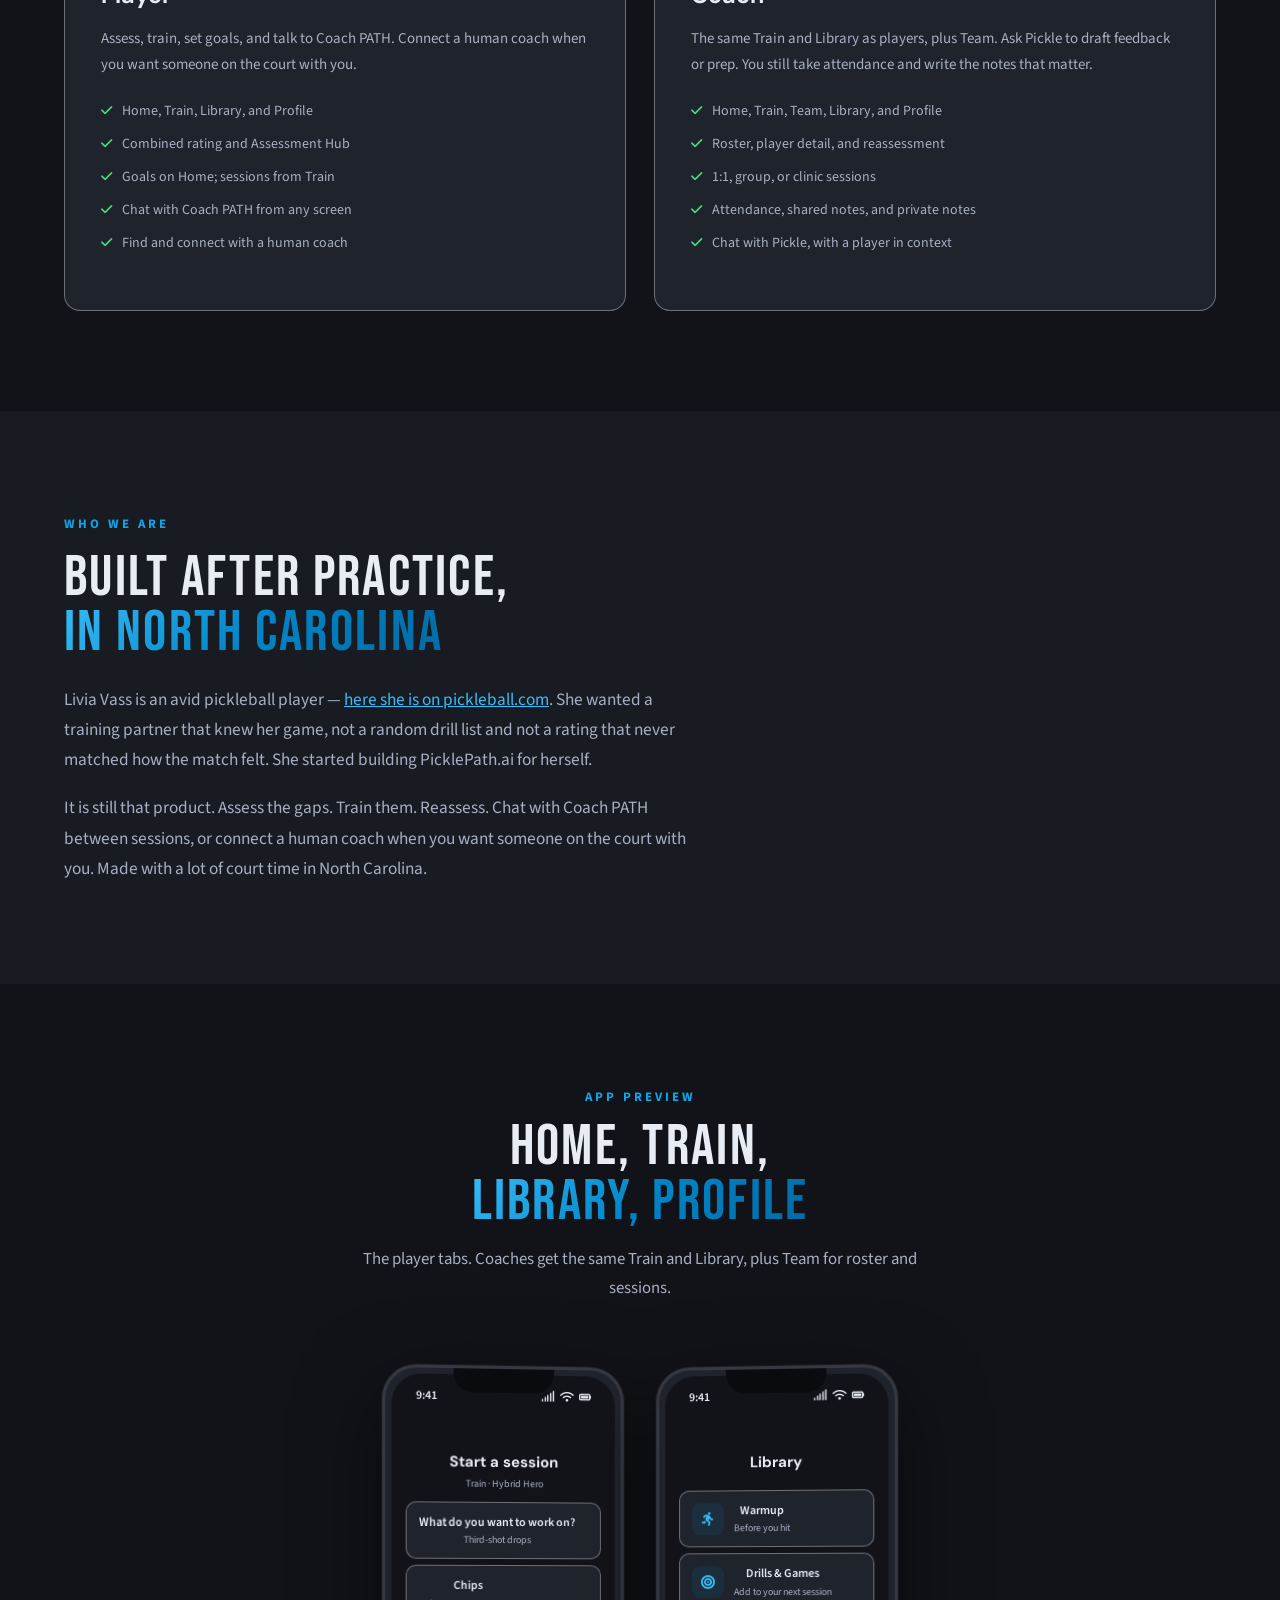
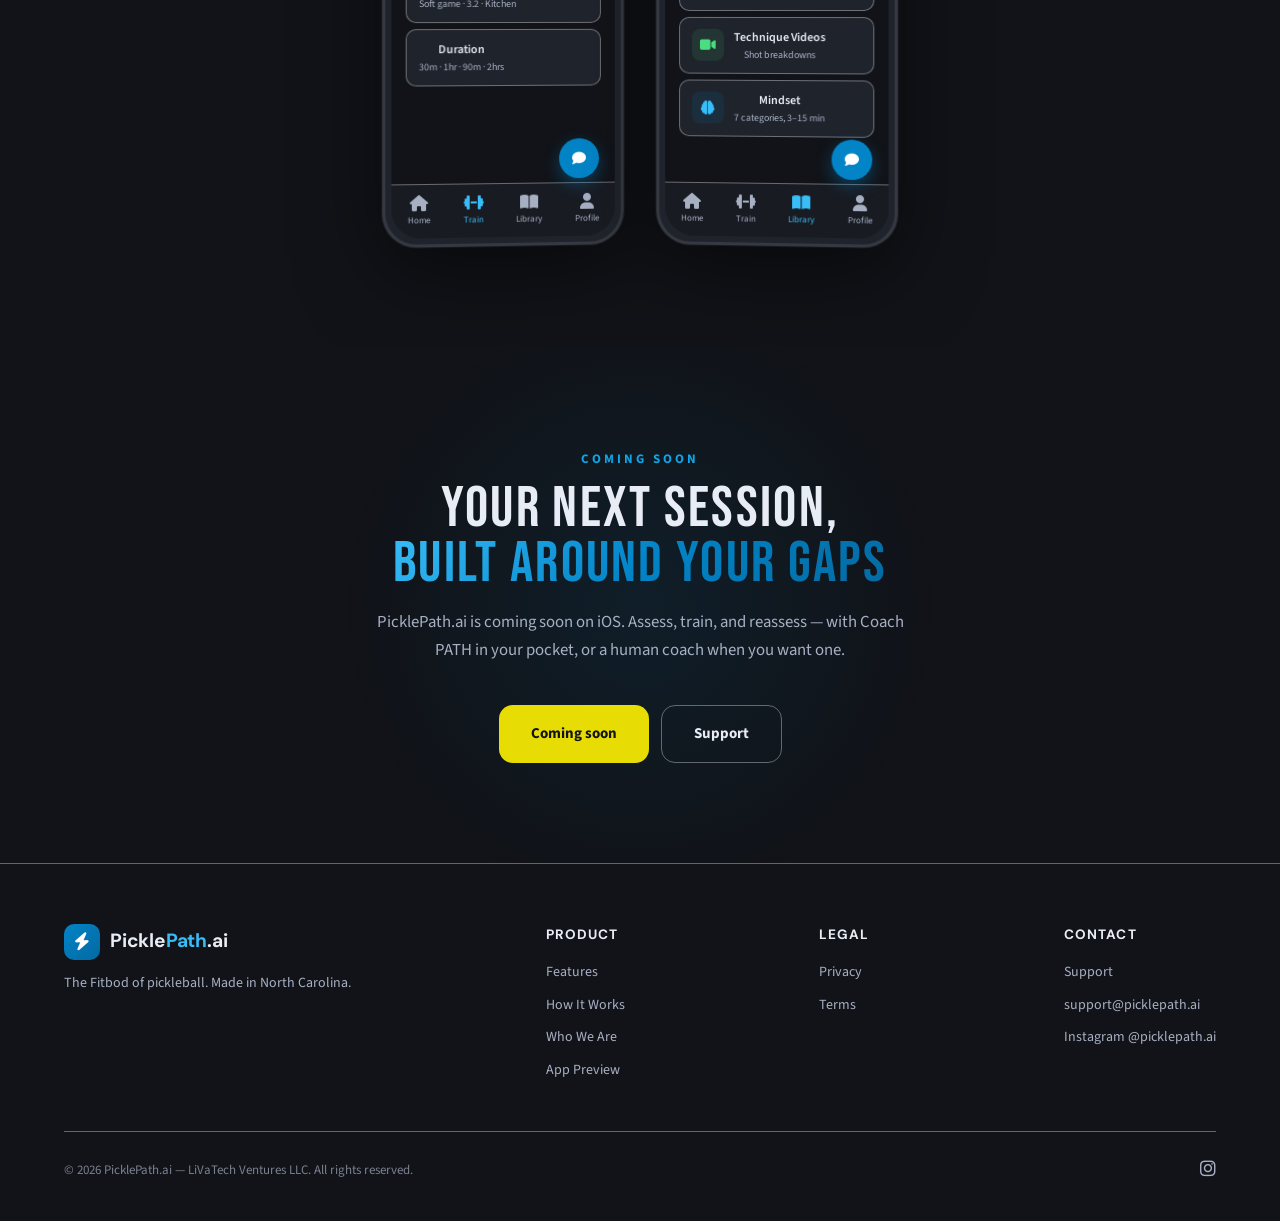
==== commit 6e1fcc2e: "fix: keep section hashes in the URL on nav clicks Stop intercepting in-page links so Who We Are, Fea" ====
--- a/index.html
+++ b/index.html
@@ -43,7 +43,7 @@
   --max-w: 1200px;
   --transition: 0.3s cubic-bezier(0.4, 0, 0.2, 1);
 }
-html { scroll-behavior: smooth; -webkit-font-smoothing: antialiased; }
+html { scroll-behavior: smooth; scroll-padding-top: 88px; -webkit-font-smoothing: antialiased; }
 body { font-family: var(--font-body); background: var(--bg); color: var(--text); line-height: 1.6; overflow-x: hidden; position: relative; }
 body::before { content: ''; position: fixed; inset: 0; background-image: radial-gradient(rgba(2, 132, 199, 0.07) 1px, transparent 1px); background-size: 24px 24px; pointer-events: none; z-index: 0; }
 .container { max-width: var(--max-w); margin: 0 auto; padding: 0 24px; position: relative; z-index: 1; }
@@ -257,7 +257,7 @@
 <nav id="navbar">
   <div class="nav-inner">
     <a href="#" class="nav-logo"><div class="nav-logo-icon"><i class="fas fa-bolt"></i></div><div class="nav-logo-text">Pickle<span>Path</span>.ai</div></a>
-    <div class="nav-links" id="navLinks"><a href="#features">Features</a><a href="#how-it-works">How It Works</a><a href="#story">Our Story</a><a href="#roles">Players & Coaches</a><a href="#preview">Preview</a><a href="support/">Support</a><a href="#coming-soon" class="nav-cta">Coming soon</a></div>
+    <div class="nav-links" id="navLinks"><a href="#features">Features</a><a href="#how-it-works">How It Works</a><a href="#who-we-are">Who We Are</a><a href="#roles">Players & Coaches</a><a href="#preview">Preview</a><a href="support/">Support</a><a href="#coming-soon" class="nav-cta">Coming soon</a></div>
     <button class="mobile-toggle" id="mobileToggle" aria-label="Toggle menu"><i class="fas fa-bars"></i></button>
   </div>
 </nav>
@@ -331,10 +331,10 @@
     </div>
   </div>
 </section>
-<section class="story" id="story">
+<section class="story" id="who-we-are">
   <div class="container">
     <div class="story-inner">
-      <span class="section-label fade-in">Our story</span>
+      <span class="section-label fade-in">Who we are</span>
       <h2 class="section-title fade-in fade-in-delay-1">Built after practice,<br><span class="gradient-text">in North Carolina</span></h2>
       <p class="fade-in fade-in-delay-2">Livia Vass is an avid pickleball player — <a href="https://pickleball.com/players/livia-vass" rel="noopener noreferrer">here she is on pickleball.com</a>. She wanted a training partner that knew her game, not a random drill list and not a rating that never matched how the match felt. She started building PicklePath.ai for herself.</p>
       <p class="fade-in fade-in-delay-3">It is still that product. Assess the gaps. Train them. Reassess. Chat with Coach PATH between sessions, or connect a human coach when you want someone on the court with you. Made with a lot of court time in North Carolina.</p>
@@ -365,7 +365,7 @@
   <div class="container">
     <div class="footer-inner">
       <div class="footer-brand"><a href="#" class="nav-logo"><div class="nav-logo-icon"><i class="fas fa-bolt"></i></div><div class="nav-logo-text">Pickle<span>Path</span>.ai</div></a><p>The Fitbod of pickleball. Made in North Carolina.</p></div>
-      <div class="footer-links-group"><h4>Product</h4><a href="#features">Features</a><a href="#how-it-works">How It Works</a><a href="#story">Our Story</a><a href="#preview">App Preview</a></div>
+      <div class="footer-links-group"><h4>Product</h4><a href="#features">Features</a><a href="#how-it-works">How It Works</a><a href="#who-we-are">Who We Are</a><a href="#preview">App Preview</a></div>
       <div class="footer-links-group"><h4>Legal</h4><a href="privacy/">Privacy</a><a href="terms/">Terms</a></div>
       <div class="footer-links-group"><h4>Contact</h4><a href="support/">Support</a><a href="mailto:support@picklepath.ai">support@picklepath.ai</a><a href="https://www.instagram.com/picklepath.ai/" rel="noopener noreferrer">Instagram @picklepath.ai</a></div>
     </div>
@@ -381,7 +381,6 @@
 const navLinks = document.getElementById('navLinks');
 mobileToggle.addEventListener('click', () => { navLinks.classList.toggle('open'); const icon = mobileToggle.querySelector('i'); icon.classList.toggle('fa-bars'); icon.classList.toggle('fa-xmark'); });
 navLinks.querySelectorAll('a').forEach(link => { link.addEventListener('click', () => { navLinks.classList.remove('open'); const icon = mobileToggle.querySelector('i'); icon.classList.add('fa-bars'); icon.classList.remove('fa-xmark'); }); });
-document.querySelectorAll('a[href^="#"]').forEach(anchor => { anchor.addEventListener('click', function(e) { const target = document.querySelector(this.getAttribute('href')); if (target) { e.preventDefault(); target.scrollIntoView({ behavior: 'smooth', block: 'start' }); } }); });
 </script>
 </body>
 </html>
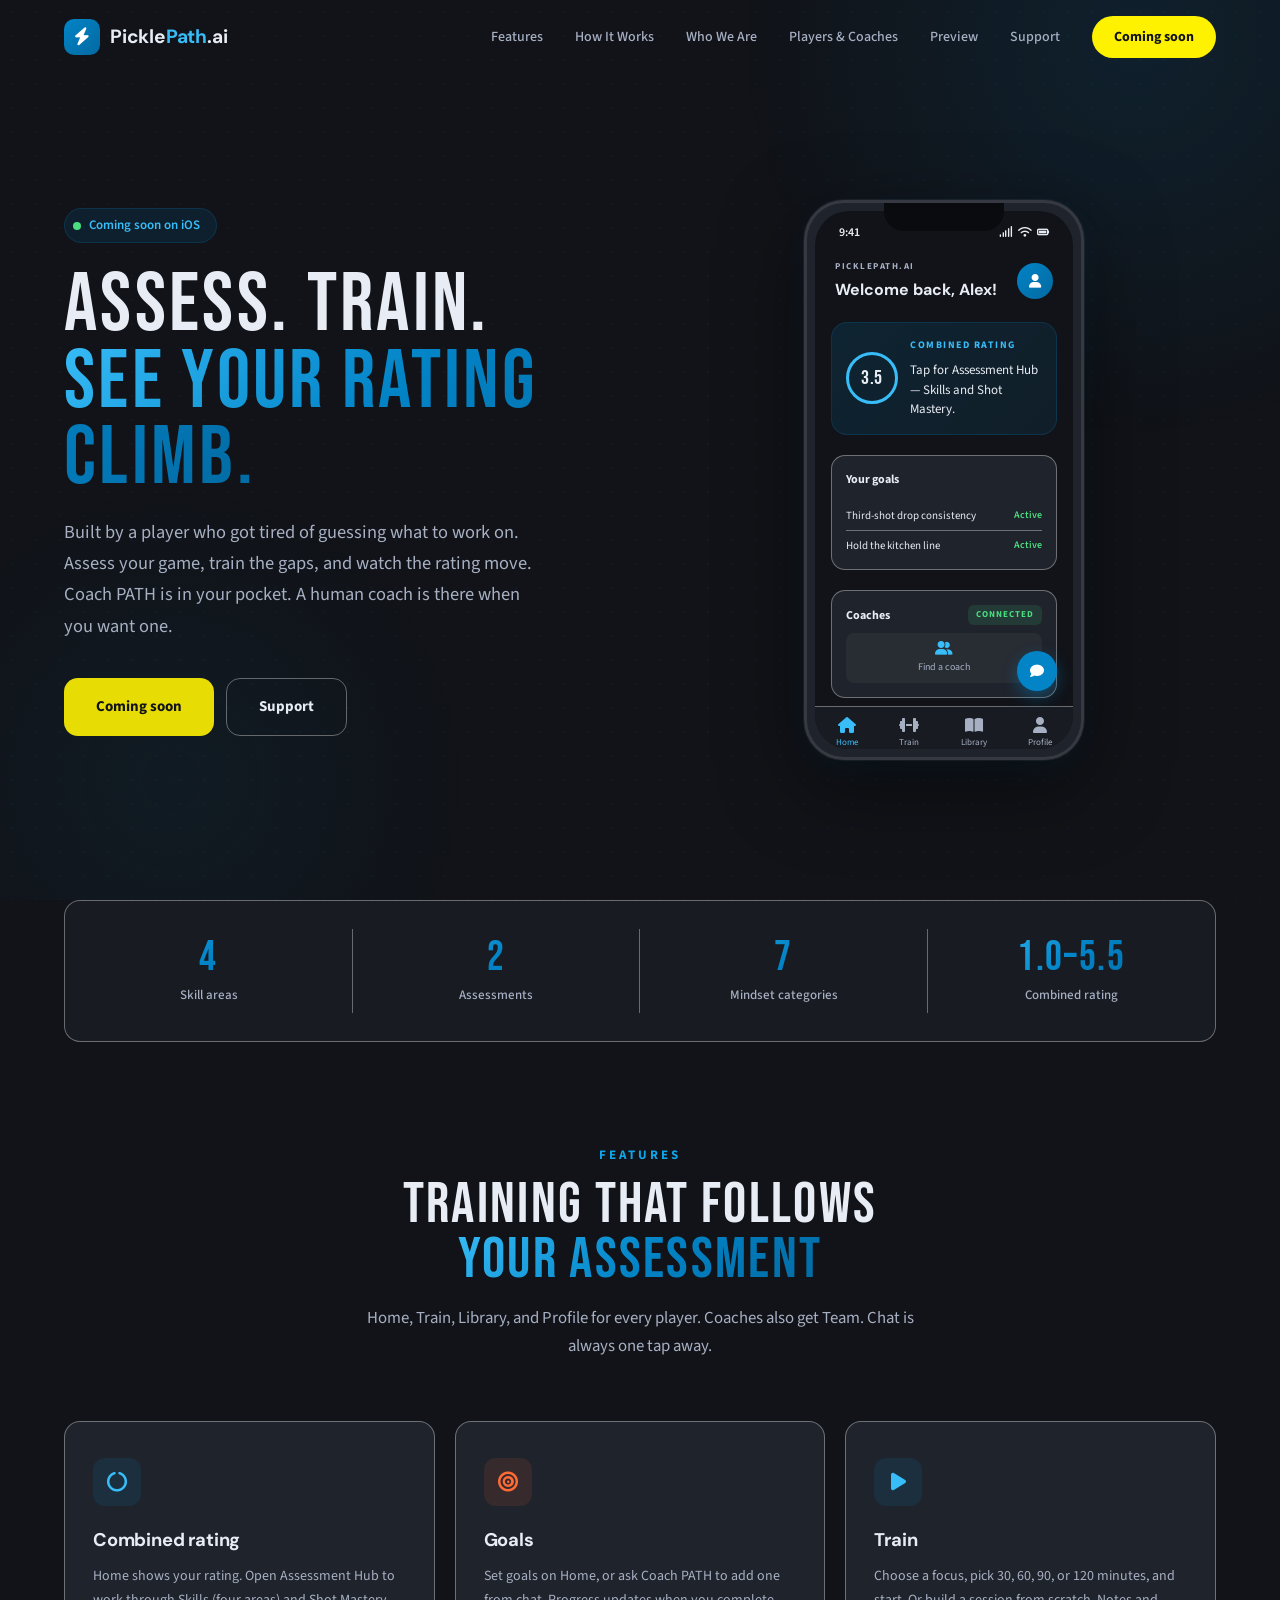
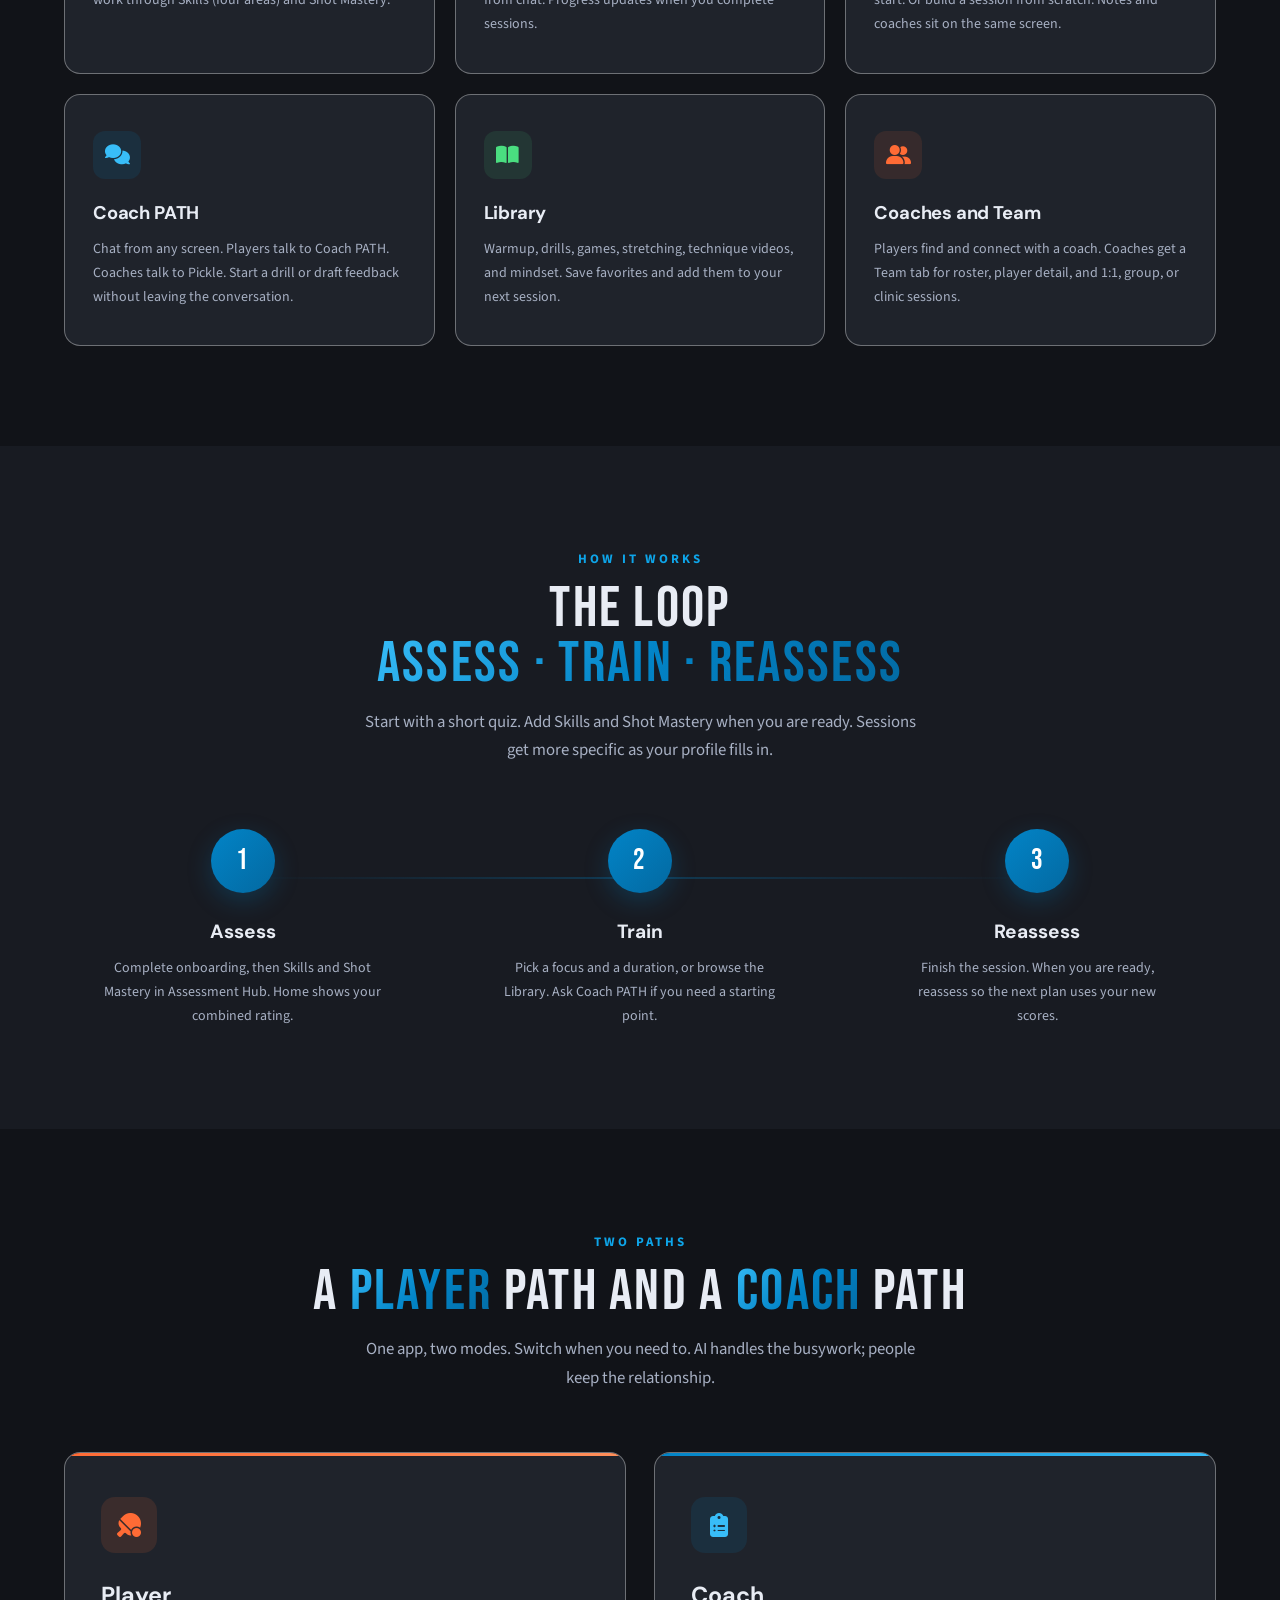
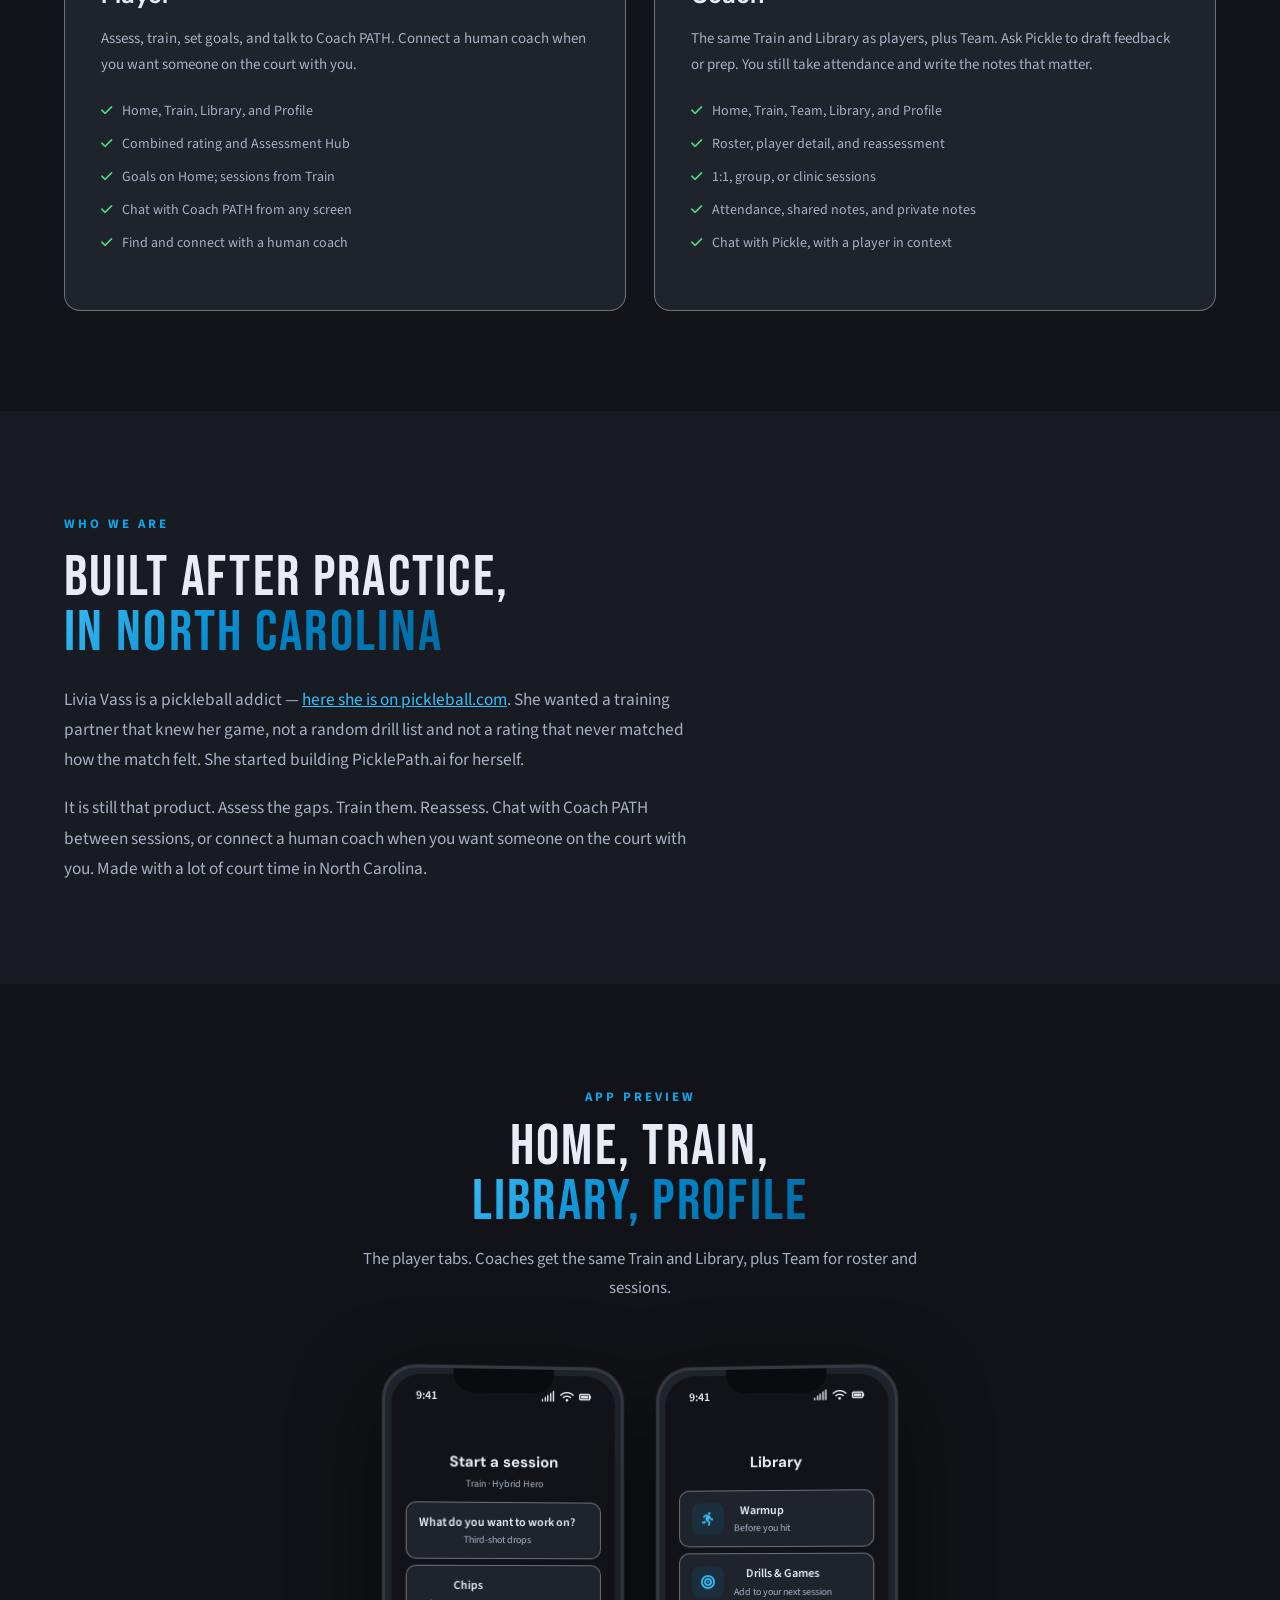
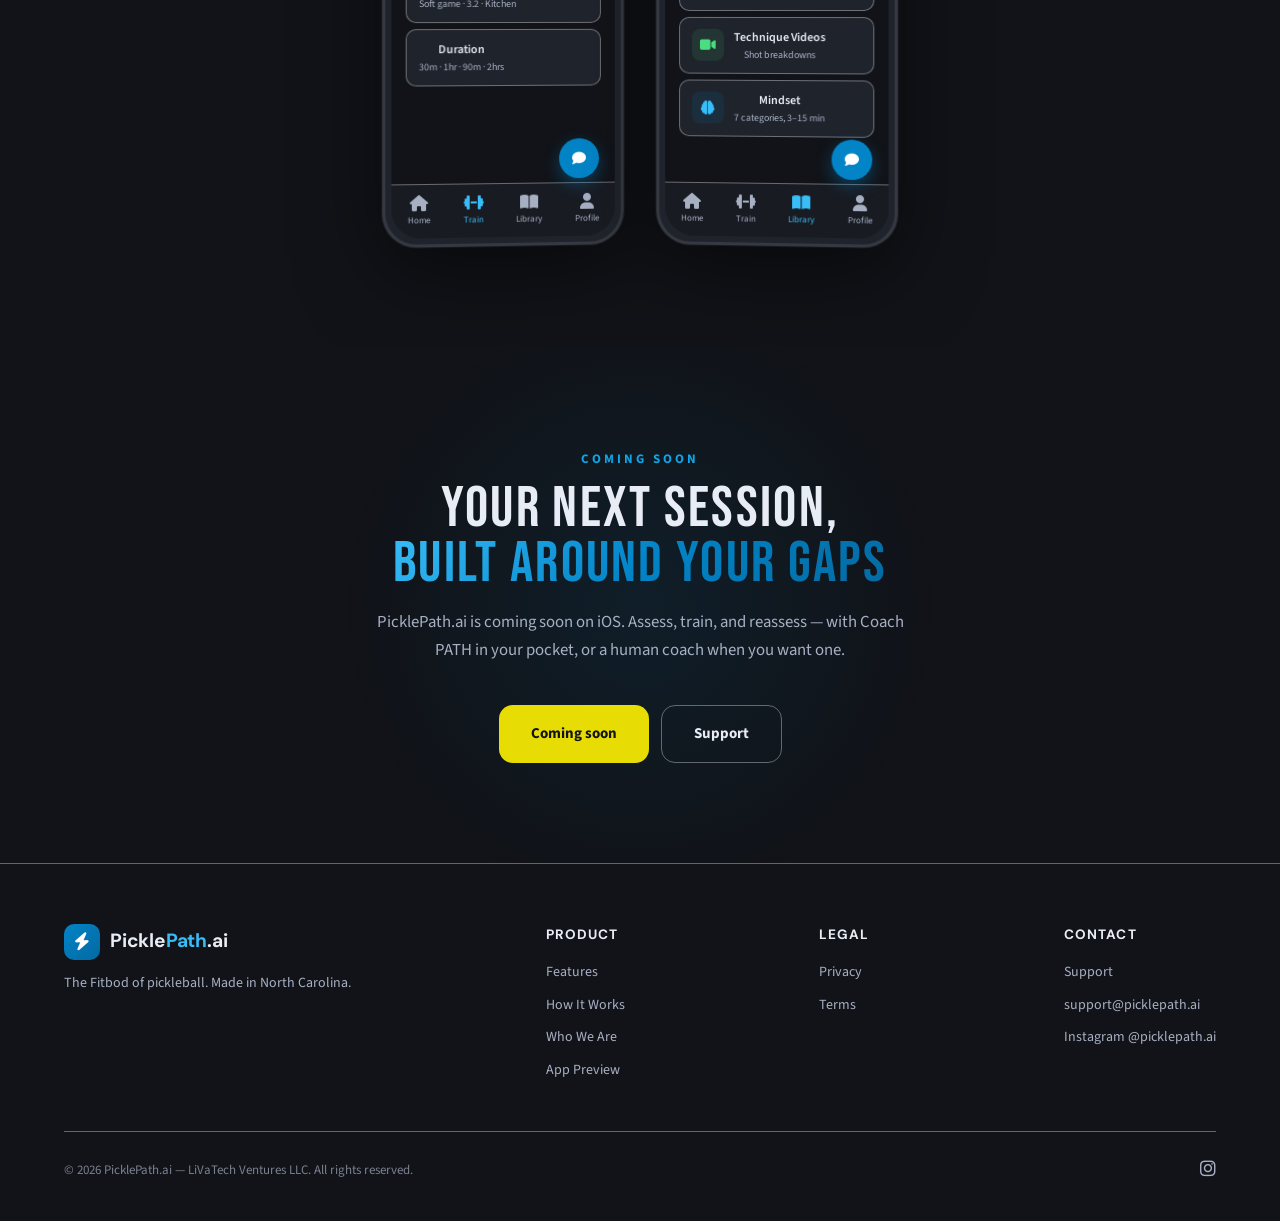
==== commit 05c168d8: "copy: call Livia a pickleball addict" ====
--- a/index.html
+++ b/index.html
@@ -336,7 +336,7 @@
     <div class="story-inner">
       <span class="section-label fade-in">Who we are</span>
       <h2 class="section-title fade-in fade-in-delay-1">Built after practice,<br><span class="gradient-text">in North Carolina</span></h2>
-      <p class="fade-in fade-in-delay-2">Livia Vass is an avid pickleball player — <a href="https://pickleball.com/players/livia-vass" rel="noopener noreferrer">here she is on pickleball.com</a>. She wanted a training partner that knew her game, not a random drill list and not a rating that never matched how the match felt. She started building PicklePath.ai for herself.</p>
+      <p class="fade-in fade-in-delay-2">Livia Vass is a pickleball addict — <a href="https://pickleball.com/players/livia-vass" rel="noopener noreferrer">here she is on pickleball.com</a>. She wanted a training partner that knew her game, not a random drill list and not a rating that never matched how the match felt. She started building PicklePath.ai for herself.</p>
       <p class="fade-in fade-in-delay-3">It is still that product. Assess the gaps. Train them. Reassess. Chat with Coach PATH between sessions, or connect a human coach when you want someone on the court with you. Made with a lot of court time in North Carolina.</p>
     </div>
   </div>
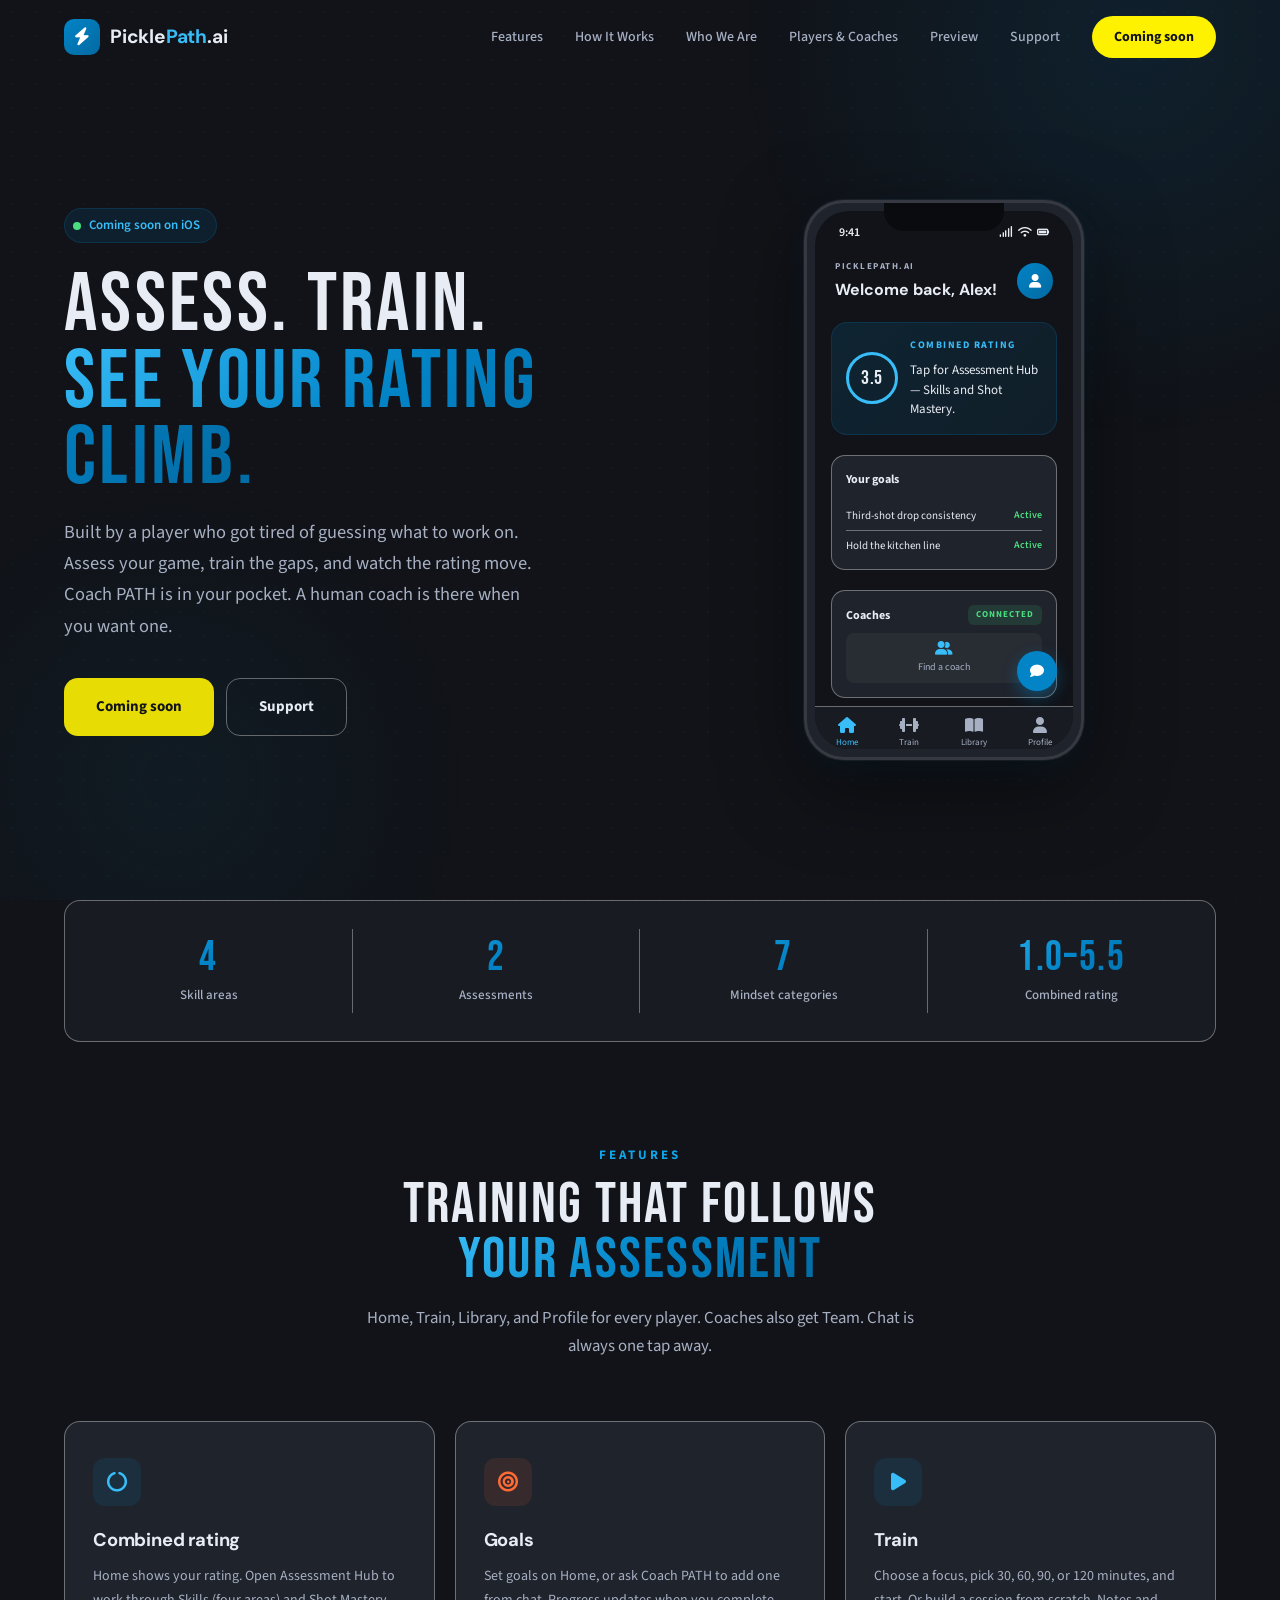
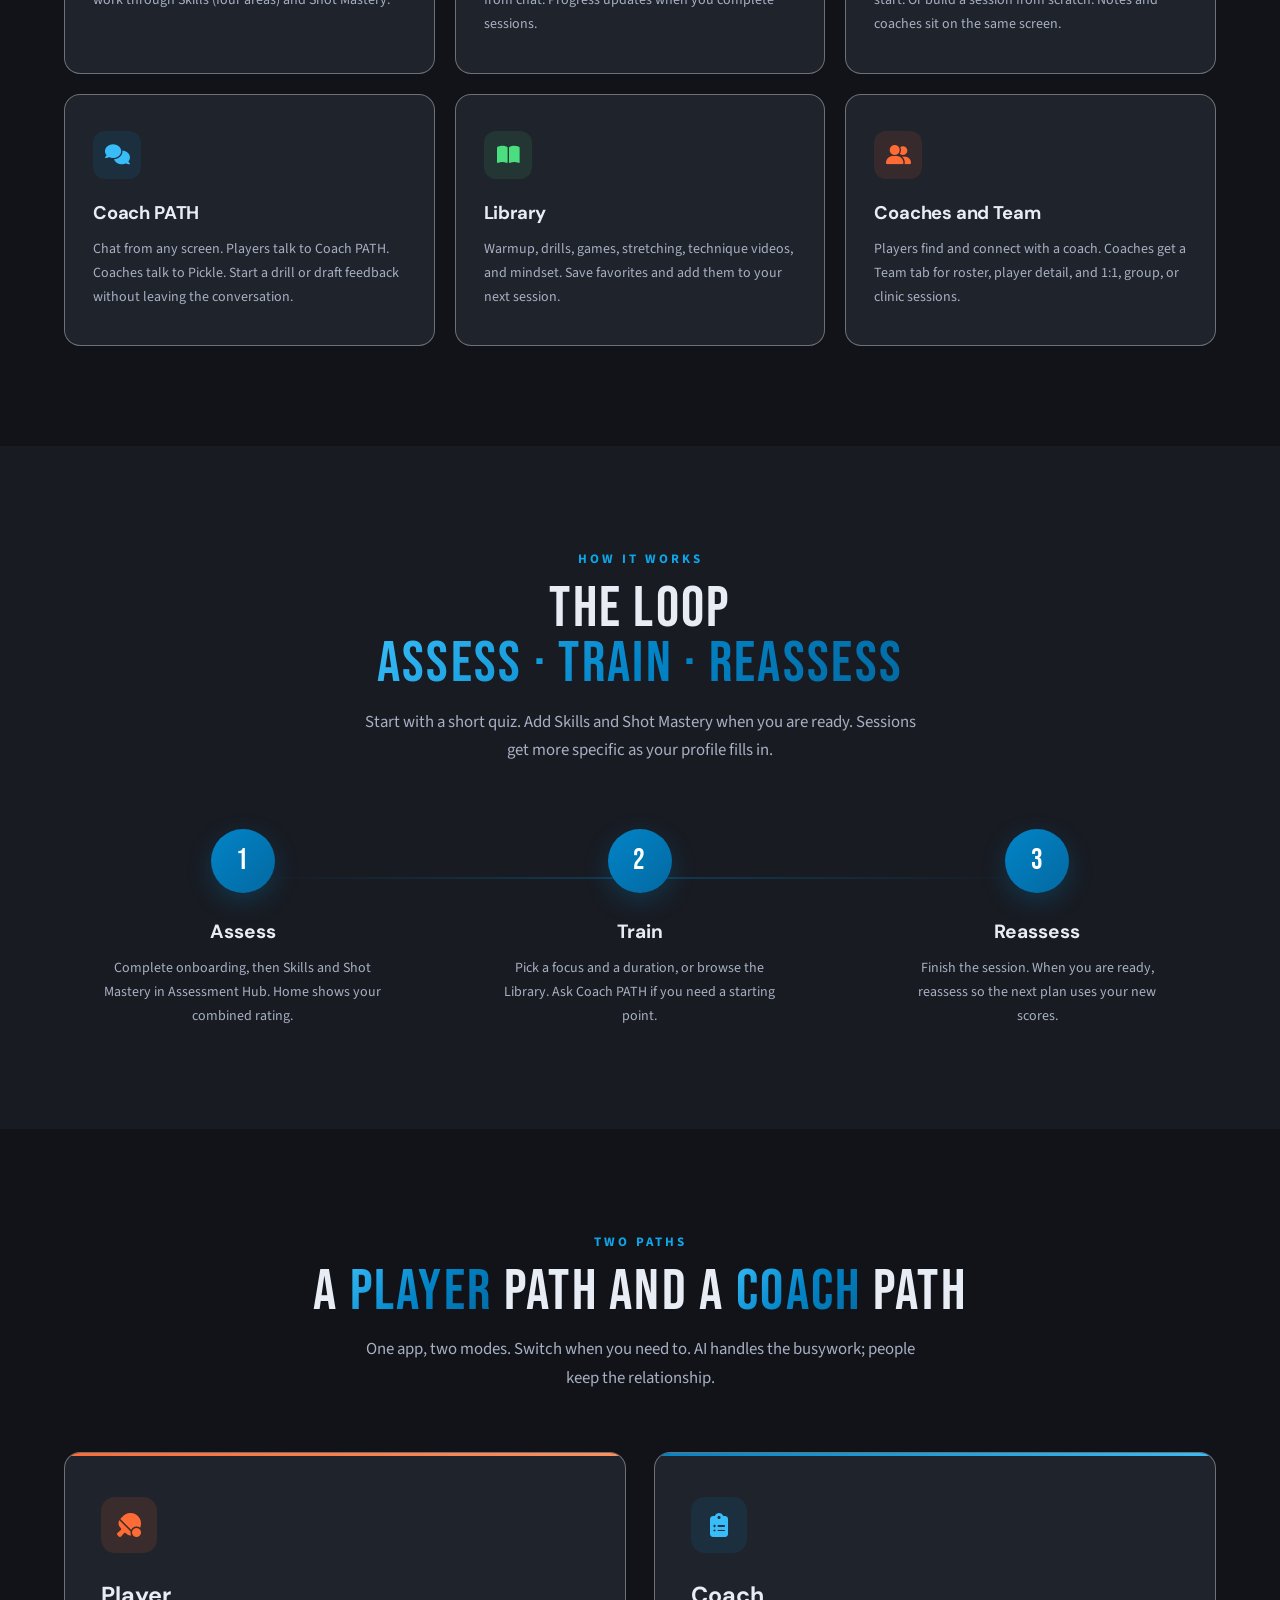
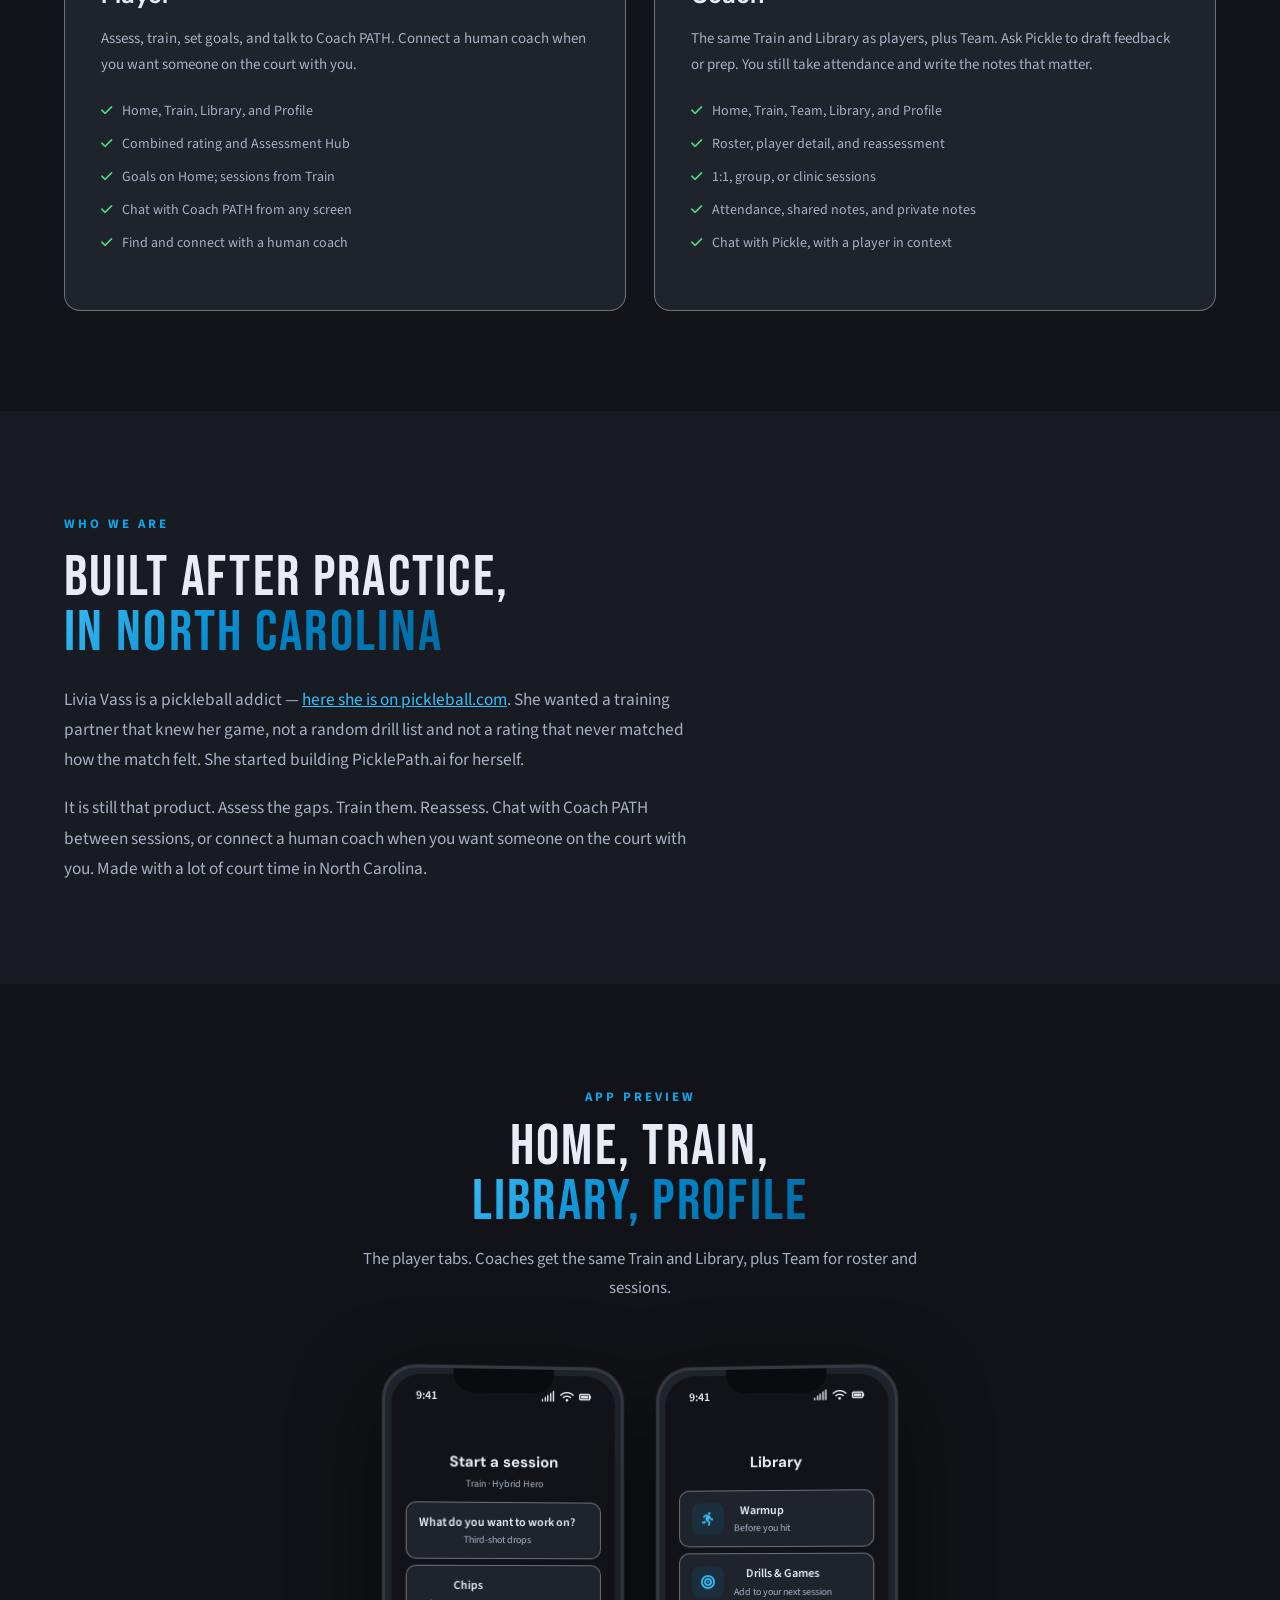
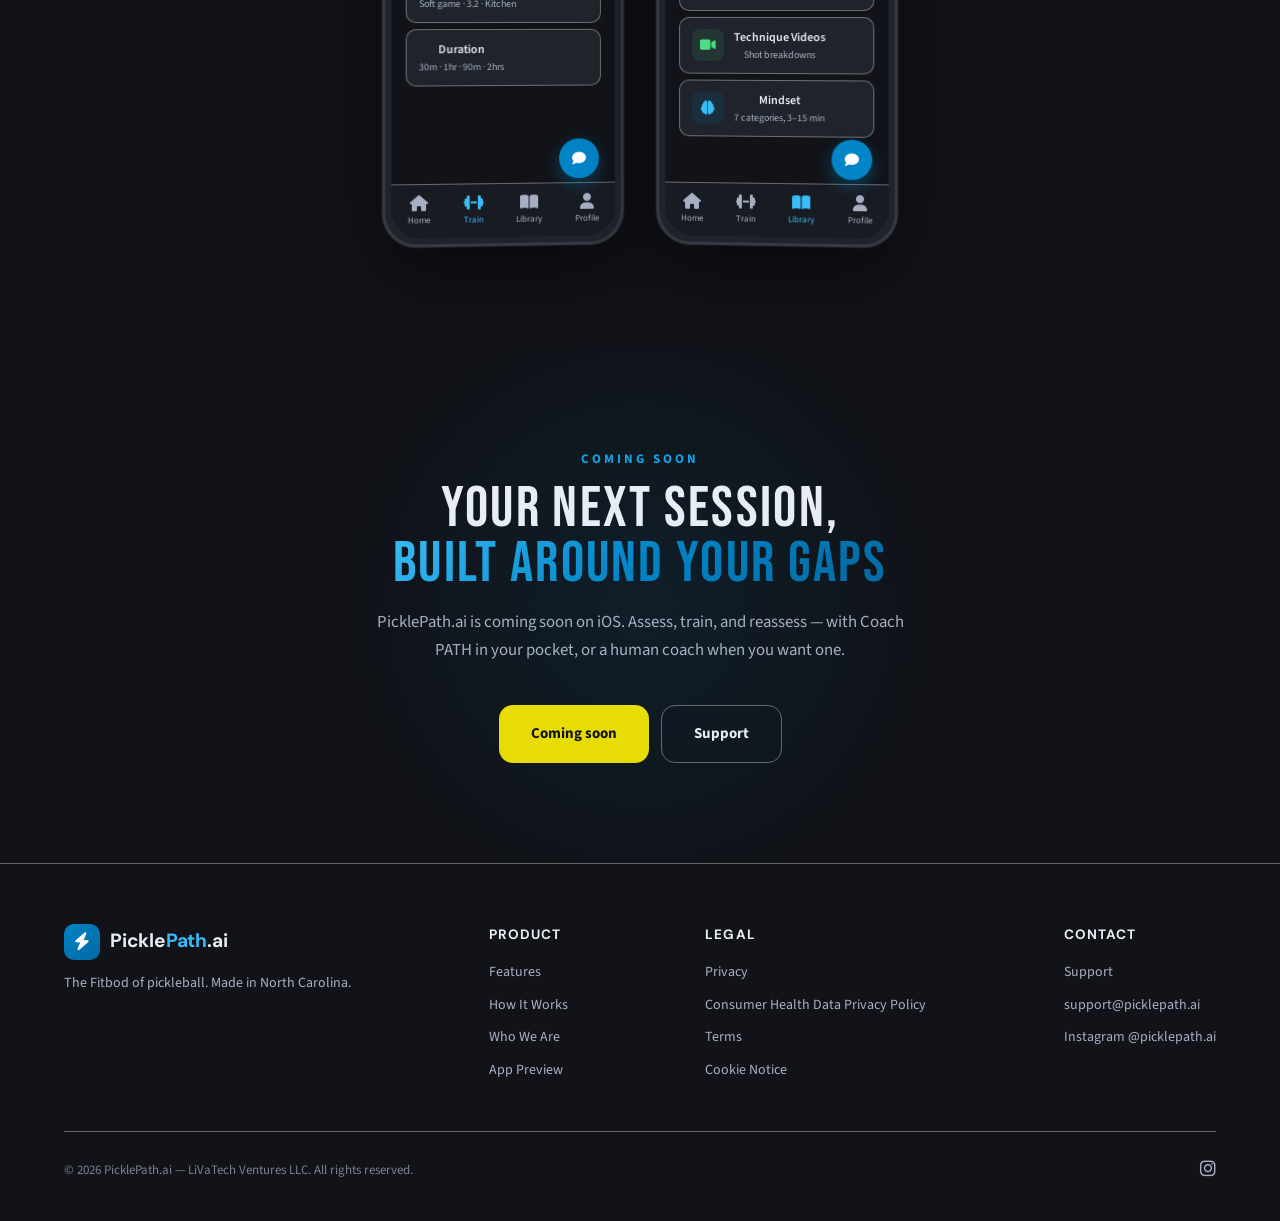
==== commit 4d84c698: "legal: privacy policy matches app and backend; add Consumer Health Data Privacy Policy; subscription" ====
--- a/index.html
+++ b/index.html
@@ -366,7 +366,7 @@
     <div class="footer-inner">
       <div class="footer-brand"><a href="#" class="nav-logo"><div class="nav-logo-icon"><i class="fas fa-bolt"></i></div><div class="nav-logo-text">Pickle<span>Path</span>.ai</div></a><p>The Fitbod of pickleball. Made in North Carolina.</p></div>
       <div class="footer-links-group"><h4>Product</h4><a href="#features">Features</a><a href="#how-it-works">How It Works</a><a href="#who-we-are">Who We Are</a><a href="#preview">App Preview</a></div>
-      <div class="footer-links-group"><h4>Legal</h4><a href="privacy/">Privacy</a><a href="terms/">Terms</a></div>
+      <div class="footer-links-group"><h4>Legal</h4><a href="privacy/">Privacy</a><a href="consumer-health-data/">Consumer Health Data Privacy Policy</a><a href="terms/">Terms</a><a href="cookie-notice/">Cookie Notice</a></div>
       <div class="footer-links-group"><h4>Contact</h4><a href="support/">Support</a><a href="mailto:support@picklepath.ai">support@picklepath.ai</a><a href="https://www.instagram.com/picklepath.ai/" rel="noopener noreferrer">Instagram @picklepath.ai</a></div>
     </div>
     <div class="footer-bottom"><p>&copy; 2026 PicklePath.ai — LiVaTech Ventures LLC. All rights reserved.</p><div class="footer-socials"><a href="https://www.instagram.com/picklepath.ai/" aria-label="PicklePath.ai on Instagram" rel="noopener noreferrer"><i class="fab fa-instagram"></i></a></div></div>
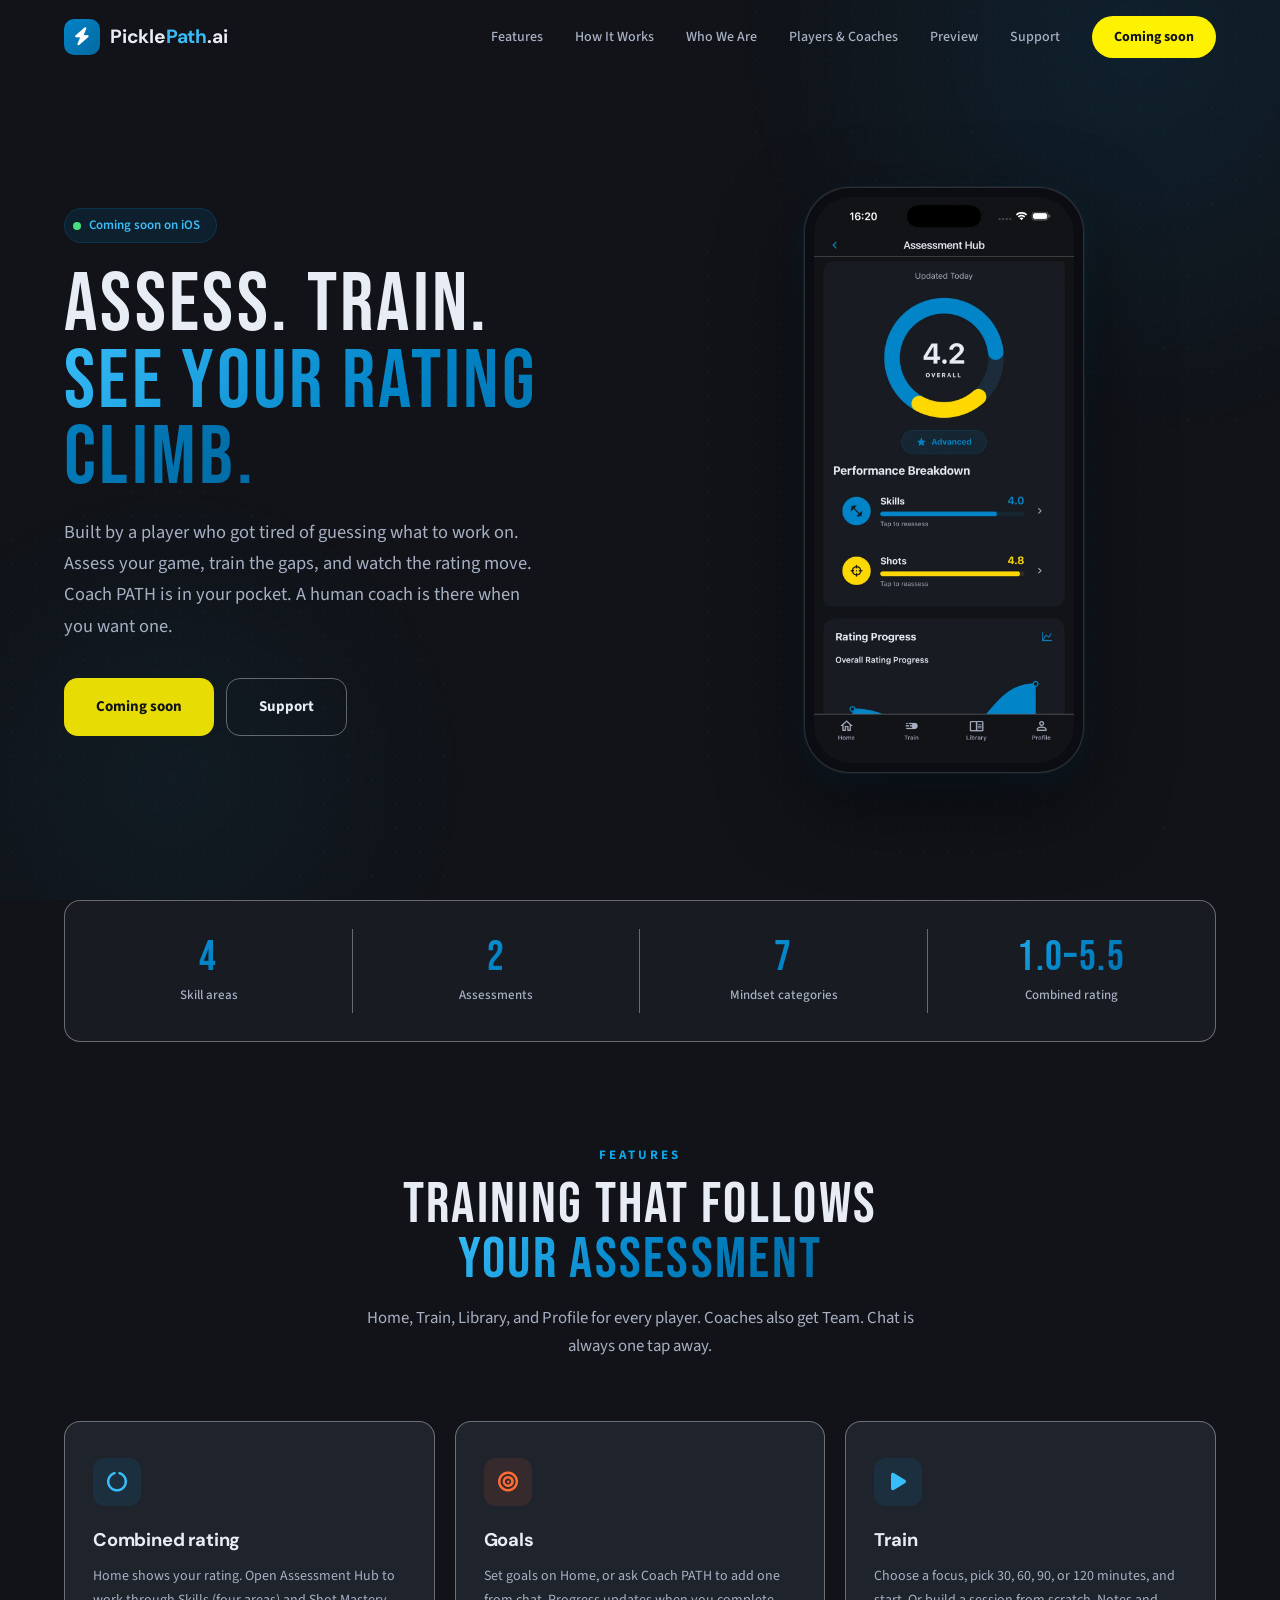
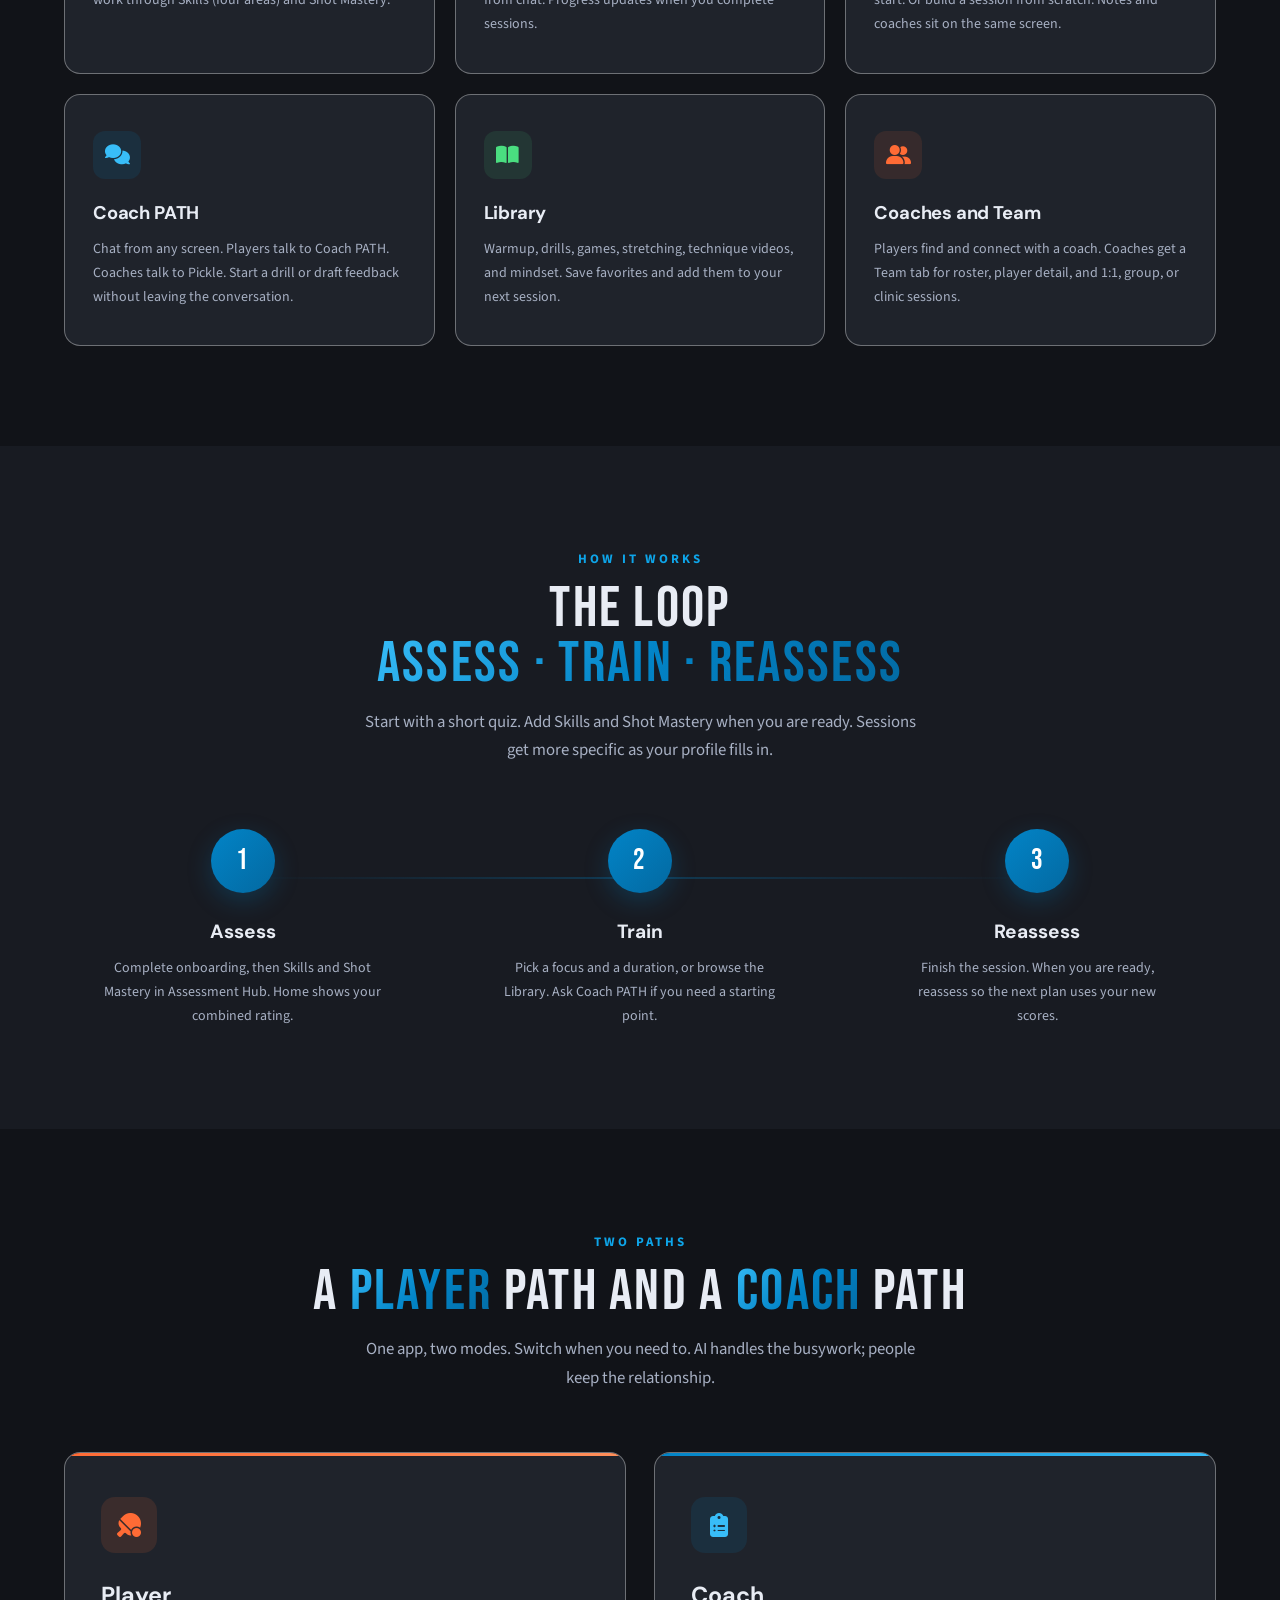
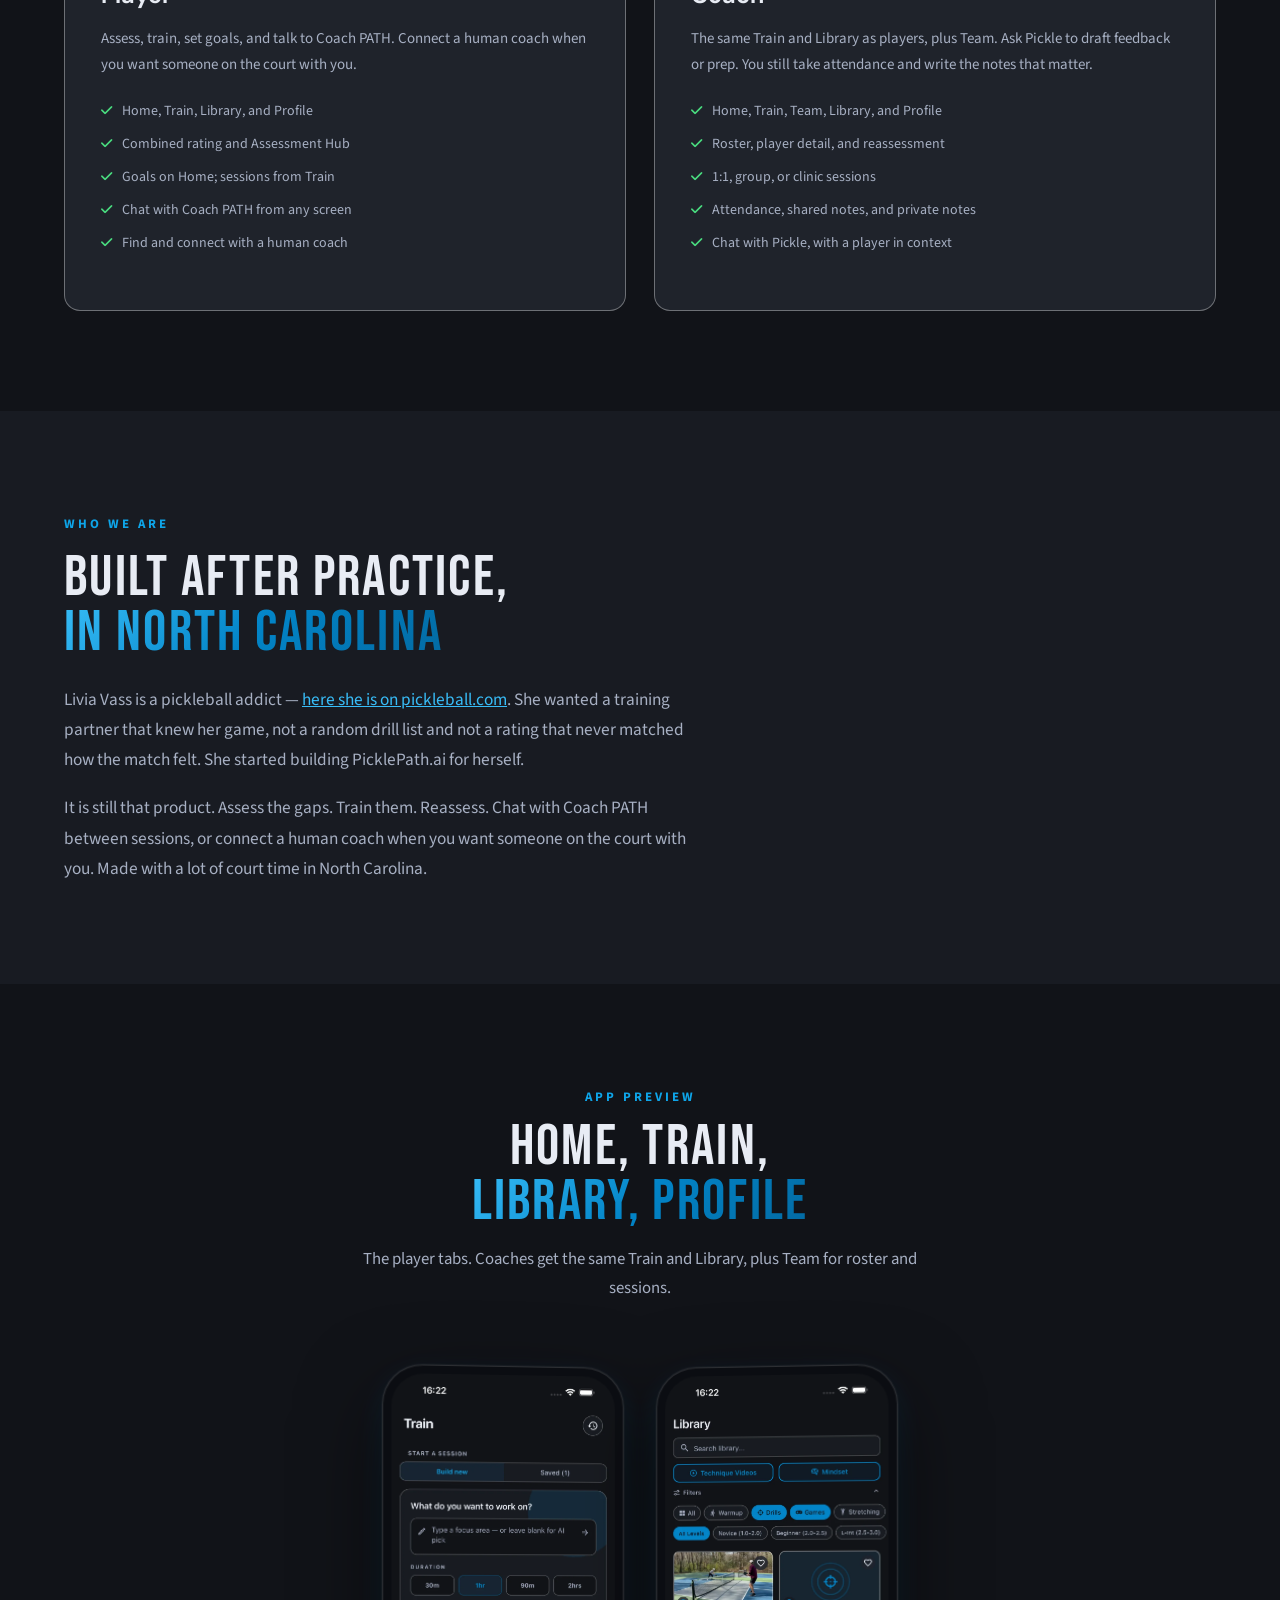
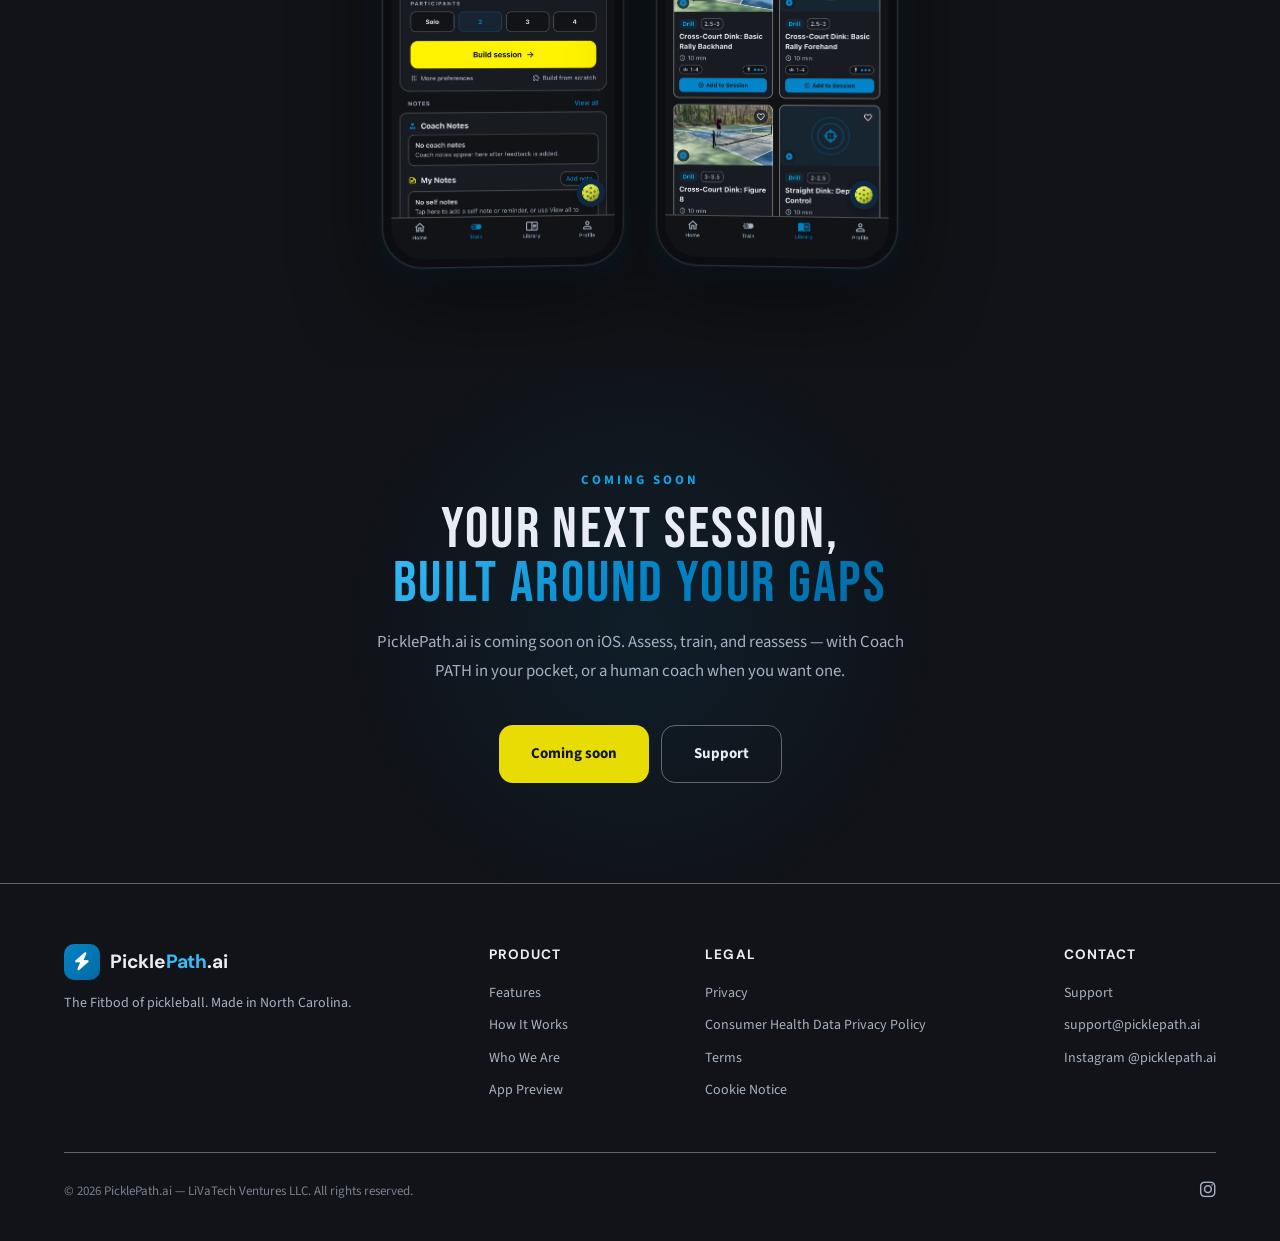
==== commit ba403d06: "Use real app screenshots on the landing page. [skip ci]" ====
--- a/index.html
+++ b/index.html
@@ -93,46 +93,10 @@
 .btn-soon::after { display: none; }
 .btn-secondary { background: transparent; color: var(--text); border: 1px solid var(--border); }
 .btn-secondary:hover { transform: translateY(-2px); border-color: var(--primary-bright); color: var(--text); }
-.phone-mockup { width: 280px; height: 560px; background: var(--card); border-radius: 40px; border: 3px solid rgba(255,255,255,0.1); position: relative; overflow: hidden; box-shadow: 0 0 0 1px rgba(255,255,255,0.05), 0 25px 80px rgba(0,0,0,0.5), 0 10px 30px rgba(2, 132, 199, 0.1); margin: 0 auto; }
-.phone-notch { position: absolute; top: 0; left: 50%; transform: translateX(-50%); width: 120px; height: 28px; background: #0a0b0f; border-radius: 0 0 20px 20px; z-index: 5; }
-.phone-screen { position: absolute; inset: 8px; background: var(--bg); border-radius: 34px; overflow: hidden; display: flex; flex-direction: column; }
-.phone-status-bar { display: flex; justify-content: space-between; align-items: center; padding: 12px 24px 6px; font-size: 12px; font-weight: 600; color: var(--text); }
-.phone-status-icons { display: flex; gap: 5px; font-size: 11px; }
-.app-header { padding: 12px 20px; display: flex; justify-content: space-between; align-items: center; }
-.app-kicker { font-size: 9px; font-weight: 700; letter-spacing: 1.5px; color: var(--text-secondary); }
-.app-greeting { font-family: var(--font-heading); font-weight: 700; font-size: 16px; color: var(--text); margin-top: 2px; }
-.app-greeting-sub { font-size: 12px; color: var(--text-secondary); margin-top: 2px; }
-.app-avatar { width: 36px; height: 36px; background: linear-gradient(135deg, var(--primary), var(--primary-dark)); border-radius: 50%; display: flex; align-items: center; justify-content: center; font-size: 14px; color: white; }
-.app-rating-card { margin: 8px 16px; padding: 14px; background: linear-gradient(135deg, rgba(2, 132, 199, 0.15), rgba(14, 165, 233, 0.08)); border: 1px solid rgba(2, 132, 199, 0.2); border-radius: 16px; display: flex; align-items: center; gap: 12px; }
-.app-rating-ring { width: 52px; height: 52px; border-radius: 50%; border: 3px solid var(--primary-bright); display: flex; align-items: center; justify-content: center; font-family: var(--font-display); font-size: 20px; letter-spacing: 0.04em; color: var(--text); flex-shrink: 0; }
-.app-goal-row { display: flex; justify-content: space-between; gap: 8px; font-size: 11px; color: var(--text); padding: 6px 0; border-bottom: 1px solid var(--border); }
-.app-goal-row:last-child { border-bottom: none; padding-bottom: 0; }
-.app-goal-meta { color: var(--success); font-size: 10px; font-weight: 600; }
-.app-fab { position: absolute; right: 16px; bottom: 58px; width: 40px; height: 40px; border-radius: 50%; background: var(--primary); color: white; display: flex; align-items: center; justify-content: center; font-size: 14px; box-shadow: 0 6px 16px rgba(2, 132, 199, 0.4); z-index: 4; }
-.app-coach-label { font-size: 10px; font-weight: 700; color: var(--primary-bright); text-transform: uppercase; letter-spacing: 1.5px; margin-bottom: 8px; display: flex; align-items: center; gap: 6px; }
-.app-coach-label i { font-size: 12px; }
-.app-coach-text { font-size: 13px; color: var(--text); line-height: 1.5; }
-.app-coach-text strong { color: var(--primary-bright); }
-.app-skills { margin: 12px 16px; padding: 14px; background: var(--card); border-radius: 14px; border: 1px solid var(--border); }
-.app-skills-title { font-size: 12px; font-weight: 700; color: var(--text); margin-bottom: 12px; display: flex; align-items: center; gap: 6px; }
-.app-skills-title i { color: var(--primary-bright); font-size: 11px; }
-.app-skill-row { display: flex; align-items: center; justify-content: space-between; margin-bottom: 10px; }
-.app-skill-row:last-child { margin-bottom: 0; }
-.app-skill-name { font-size: 11px; color: var(--text-secondary); width: 68px; }
-.app-skill-bar-bg { flex: 1; height: 6px; background: rgba(255,255,255,0.06); border-radius: 3px; margin: 0 8px; overflow: hidden; }
-.app-skill-bar { height: 100%; border-radius: 3px; background: linear-gradient(90deg, var(--primary), var(--primary-bright)); }
-.app-skill-val { font-size: 11px; color: var(--primary-bright); font-weight: 600; width: 28px; text-align: right; }
-.app-session { margin: 8px 16px; padding: 14px; background: var(--card); border-radius: 14px; border: 1px solid var(--border); }
-.app-session-top { display: flex; justify-content: space-between; align-items: center; margin-bottom: 8px; }
-.app-session-label { font-size: 12px; font-weight: 700; color: var(--text); }
-.app-session-tag { font-size: 9px; font-weight: 700; text-transform: uppercase; letter-spacing: 1px; padding: 3px 8px; background: rgba(74, 222, 128, 0.12); color: var(--success); border-radius: 6px; }
-.app-session-drills { display: flex; gap: 6px; }
-.app-session-drill { flex: 1; padding: 8px 4px; background: rgba(255,255,255,0.04); border-radius: 8px; text-align: center; font-size: 10px; color: var(--text-secondary); }
-.app-session-drill i { display: block; font-size: 14px; margin-bottom: 4px; color: var(--primary-bright); }
-.app-nav { margin-top: auto; display: flex; justify-content: space-around; padding: 10px 0; border-top: 1px solid var(--border); background: var(--surface); }
-.app-nav-item { text-align: center; font-size: 9px; color: var(--text-secondary); }
-.app-nav-item i { display: block; font-size: 16px; margin-bottom: 3px; }
-.app-nav-item.active { color: var(--primary-bright); }
+.device { width: 280px; padding: 9px; background: #0b0d12; border-radius: 46px; border: 1px solid rgba(255,255,255,0.14); box-shadow: 0 0 0 1px rgba(255,255,255,0.04), 0 30px 80px rgba(0,0,0,0.55), 0 10px 30px rgba(2, 132, 199, 0.14); margin: 0 auto; }
+.device img { display: block; width: 100%; height: auto; border-radius: 37px; }
+.device-sm { width: 240px; padding: 8px; border-radius: 40px; }
+.device-sm img { border-radius: 32px; }
 .stats-bar { padding: 0; position: relative; z-index: 2; }
 .stats-inner { display: grid; grid-template-columns: repeat(4, 1fr); background: var(--surface); border: 1px solid var(--border); border-radius: var(--radius); overflow: hidden; }
 .stat-item { padding: 36px 32px; text-align: center; position: relative; }
@@ -192,39 +156,6 @@
 .preview-phone-wrapper { transform: rotateY(-5deg); transition: transform 0.6s cubic-bezier(0.16, 1, 0.3, 1); }
 .preview-phone-wrapper:first-child { transform: rotateY(5deg); }
 .preview-phone-wrapper:hover { transform: rotateY(0deg); }
-.phone-mockup-sm { width: 240px; height: 480px; background: var(--card); border-radius: 34px; border: 3px solid rgba(255,255,255,0.1); position: relative; overflow: hidden; box-shadow: 0 0 0 1px rgba(255,255,255,0.05), 0 25px 80px rgba(0,0,0,0.5); }
-.phone-mockup-sm .phone-notch { width: 100px; height: 24px; }
-.phone-mockup-sm .phone-screen { inset: 6px; border-radius: 30px; }
-.session-screen-header { padding: 38px 16px 10px; text-align: center; }
-.session-screen-header h4 { font-family: var(--font-heading); font-weight: 700; font-size: 15px; color: var(--text); }
-.session-screen-header p { font-size: 10px; color: var(--text-secondary); margin-top: 2px; }
-.session-timer { text-align: center; padding: 16px; }
-.session-timer-ring { width: 100px; height: 100px; border-radius: 50%; border: 4px solid rgba(255,255,255,0.06); margin: 0 auto; position: relative; display: flex; align-items: center; justify-content: center; }
-.session-timer-ring::before { content: ''; position: absolute; inset: -4px; border-radius: 50%; border: 4px solid transparent; border-top-color: var(--primary-bright); border-right-color: var(--primary); transform: rotate(240deg); }
-.session-timer-text { font-family: var(--font-display); font-weight: 400; font-size: 26px; letter-spacing: 0.04em; color: var(--text); }
-.session-timer-label { font-size: 9px; color: var(--text-secondary); text-transform: uppercase; letter-spacing: 1px; margin-top: 2px; }
-.session-drill-list { padding: 0 14px; }
-.session-drill-item { display: flex; align-items: center; gap: 10px; padding: 10px 12px; margin-bottom: 6px; background: var(--card); border-radius: 10px; border: 1px solid var(--border); }
-.session-drill-check { width: 20px; height: 20px; border-radius: 50%; border: 2px solid var(--border); display: flex; align-items: center; justify-content: center; font-size: 10px; flex-shrink: 0; }
-.session-drill-check.done { background: var(--success); border-color: var(--success); color: #111318; }
-.session-drill-info h5 { font-size: 12px; font-weight: 600; color: var(--text); }
-.session-drill-info p { font-size: 10px; color: var(--text-secondary); }
-.progress-screen-header { padding: 38px 16px 8px; text-align: center; }
-.progress-screen-header h4 { font-family: var(--font-heading); font-weight: 700; font-size: 15px; color: var(--text); }
-.progress-chart { padding: 12px 16px; margin: 8px 14px; background: var(--card); border-radius: 12px; border: 1px solid var(--border); }
-.progress-chart-title { font-size: 11px; font-weight: 600; color: var(--text); margin-bottom: 12px; display: flex; justify-content: space-between; }
-.progress-chart-title span { color: var(--primary-bright); font-size: 10px; }
-.chart-bars { display: flex; align-items: flex-end; gap: 6px; height: 80px; }
-.chart-bar { flex: 1; border-radius: 4px 4px 0 0; background: linear-gradient(to top, var(--primary-dark), var(--primary-bright)); min-height: 8px; }
-.chart-labels { display: flex; gap: 6px; margin-top: 6px; }
-.chart-labels span { flex: 1; text-align: center; font-size: 8px; color: var(--text-secondary); }
-.progress-badges { padding: 8px 14px; }
-.progress-badge-item { display: flex; align-items: center; gap: 10px; padding: 10px 12px; margin-bottom: 6px; background: var(--card); border-radius: 10px; border: 1px solid var(--border); }
-.progress-badge-icon { width: 32px; height: 32px; border-radius: 8px; display: flex; align-items: center; justify-content: center; font-size: 14px; flex-shrink: 0; }
-.progress-badge-icon.blue { background: rgba(2, 132, 199, 0.12); color: var(--primary-bright); }
-.progress-badge-icon.green { background: rgba(74, 222, 128, 0.1); color: var(--success); }
-.progress-badge-info h5 { font-size: 12px; font-weight: 600; color: var(--text); }
-.progress-badge-info p { font-size: 10px; color: var(--text-secondary); }
 .final-cta { text-align: center; position: relative; overflow: hidden; }
 .final-cta::before { content: ''; position: absolute; top: 50%; left: 50%; transform: translate(-50%, -50%); width: 600px; height: 600px; background: radial-gradient(circle, rgba(2, 132, 199, 0.1) 0%, transparent 70%); pointer-events: none; }
 .final-cta .section-title { margin-bottom: 16px; }
@@ -243,7 +174,7 @@
 .footer-socials { display: flex; gap: 16px; }
 .footer-socials a { color: var(--text-secondary); font-size: 18px; transition: color var(--transition); }
 .footer-socials a:hover { color: var(--primary-bright); }
-@media (max-width: 1024px) { .hero-inner { grid-template-columns: 1fr; text-align: center; } .hero-desc { margin: 0 auto 36px; } .hero-actions { margin: 0 auto 16px; justify-content: center; } .phone-mockup { display: none; } .features-grid { grid-template-columns: repeat(2, 1fr); } .stats-inner { grid-template-columns: repeat(2, 1fr); } .stat-item:nth-child(2)::after { display: none; } .preview-phones { gap: 20px; } .phone-mockup-sm { width: 200px; height: 400px; } }
+@media (max-width: 1024px) { .hero-inner { grid-template-columns: 1fr; text-align: center; } .hero-desc { margin: 0 auto 36px; } .hero-actions { margin: 0 auto 16px; justify-content: center; } .hero-visual .device { width: 240px; margin-top: 24px; } .features-grid { grid-template-columns: repeat(2, 1fr); } .stats-inner { grid-template-columns: repeat(2, 1fr); } .stat-item:nth-child(2)::after { display: none; } .preview-phones { gap: 20px; } .device-sm { width: 210px; } }
 @media (max-width: 768px) { section { padding: 72px 0; } .hero { padding: 120px 0 72px; min-height: auto; } .nav-links { display: none; } .nav-links.open { display: flex; flex-direction: column; position: absolute; top: 100%; left: 0; right: 0; background: rgba(17, 19, 24, 0.95); backdrop-filter: blur(20px); padding: 24px; gap: 20px; border-bottom: 1px solid var(--border); } .mobile-toggle { display: block; } .features-grid { grid-template-columns: 1fr; max-width: 420px; margin: 0 auto; } .how-steps { grid-template-columns: 1fr; gap: 48px; max-width: 360px; margin: 0 auto; } .how-steps::before { display: none; } .roles-grid { grid-template-columns: 1fr; } .role-card { padding: 32px 24px; } .stats-inner { grid-template-columns: repeat(2, 1fr); } .stat-item { padding: 24px 16px; } .stat-number { font-size: 1.8rem; } .footer-inner { flex-direction: column; gap: 32px; } .footer-bottom { flex-direction: column; gap: 16px; text-align: center; } .preview-phones { flex-direction: column; align-items: center; gap: 24px; } .preview-phone-wrapper, .preview-phone-wrapper:first-child { transform: none; } .hero-actions, .cta-actions { flex-direction: column; } .btn-cta, .btn-secondary { width: 100%; text-align: center; } }
 @media (max-width: 480px) { .container { padding: 0 16px; } .stats-inner { grid-template-columns: 1fr 1fr; } .stat-item:nth-child(odd)::after { display: block; } .stat-item:nth-child(even)::after { display: none; } }
 @media (prefers-reduced-motion: reduce) {
@@ -274,27 +205,8 @@
         </div>
       </div>
       <div class="hero-visual fade-in fade-in-delay-3">
-        <div class="phone-mockup">
-          <div class="phone-notch"></div>
-          <div class="phone-screen">
-            <div class="phone-status-bar"><span>9:41</span><div class="phone-status-icons"><i class="fas fa-signal"></i><i class="fas fa-wifi"></i><i class="fas fa-battery-full"></i></div></div>
-            <div class="app-header"><div><div class="app-kicker">PICKLEPATH.AI</div><div class="app-greeting">Welcome back, Alex!</div></div><div class="app-avatar"><i class="fas fa-user"></i></div></div>
-            <div class="app-rating-card">
-              <div class="app-rating-ring">3.5</div>
-              <div>
-                <div class="app-coach-label">Combined rating</div>
-                <div class="app-coach-text">Tap for Assessment Hub — Skills and Shot Mastery.</div>
-              </div>
-            </div>
-            <div class="app-skills">
-              <div class="app-skills-title">Your goals</div>
-              <div class="app-goal-row"><span>Third-shot drop consistency</span><span class="app-goal-meta">Active</span></div>
-              <div class="app-goal-row"><span>Hold the kitchen line</span><span class="app-goal-meta">Active</span></div>
-            </div>
-            <div class="app-session"><div class="app-session-top"><span class="app-session-label">Coaches</span><span class="app-session-tag">Connected</span></div><div class="app-session-drills"><div class="app-session-drill"><i class="fas fa-user-group"></i>Find a coach</div></div></div>
-            <div class="app-fab" aria-hidden="true"><i class="fas fa-comment"></i></div>
-            <div class="app-nav"><div class="app-nav-item active"><i class="fas fa-house"></i>Home</div><div class="app-nav-item"><i class="fas fa-dumbbell"></i>Train</div><div class="app-nav-item"><i class="fas fa-book-open"></i>Library</div><div class="app-nav-item"><i class="fas fa-user"></i>Profile</div></div>
-          </div>
+        <div class="device">
+          <img src="assets/app-assessment-hub.webp" width="840" height="1825" alt="PicklePath.ai Assessment Hub screen showing an overall rating of 4.2, an Advanced badge, and separate Skills and Shots scores" fetchpriority="high">
         </div>
       </div>
     </div>
@@ -345,8 +257,8 @@
   <div class="container">
     <div class="preview-header"><span class="section-label fade-in">App Preview</span><h2 class="section-title fade-in fade-in-delay-1">Home, Train,<br><span class="gradient-text">Library, Profile</span></h2><p class="section-desc fade-in fade-in-delay-2">The player tabs. Coaches get the same Train and Library, plus Team for roster and sessions.</p></div>
     <div class="preview-phones fade-in fade-in-delay-3">
-      <div class="preview-phone-wrapper"><div class="phone-mockup-sm"><div class="phone-notch"></div><div class="phone-screen"><div class="phone-status-bar"><span>9:41</span><div class="phone-status-icons"><i class="fas fa-signal"></i><i class="fas fa-wifi"></i><i class="fas fa-battery-full"></i></div></div><div class="session-screen-header"><h4>Start a session</h4><p>Train · Hybrid Hero</p></div><div class="session-drill-list"><div class="session-drill-item"><div class="session-drill-info"><h5>What do you want to work on?</h5><p>Third-shot drops</p></div></div><div class="session-drill-item"><div class="session-drill-info"><h5>Chips</h5><p>Soft game · 3.2 · Kitchen</p></div></div><div class="session-drill-item"><div class="session-drill-info"><h5>Duration</h5><p>30m · 1hr · 90m · 2hrs</p></div></div></div><div class="app-fab" aria-hidden="true"><i class="fas fa-comment"></i></div><div class="app-nav"><div class="app-nav-item"><i class="fas fa-house"></i>Home</div><div class="app-nav-item active"><i class="fas fa-dumbbell"></i>Train</div><div class="app-nav-item"><i class="fas fa-book-open"></i>Library</div><div class="app-nav-item"><i class="fas fa-user"></i>Profile</div></div></div></div></div>
-      <div class="preview-phone-wrapper"><div class="phone-mockup-sm"><div class="phone-notch"></div><div class="phone-screen"><div class="phone-status-bar"><span>9:41</span><div class="phone-status-icons"><i class="fas fa-signal"></i><i class="fas fa-wifi"></i><i class="fas fa-battery-full"></i></div></div><div class="progress-screen-header"><h4>Library</h4></div><div class="progress-badges"><div class="progress-badge-item"><div class="progress-badge-icon blue"><i class="fas fa-person-running"></i></div><div class="progress-badge-info"><h5>Warmup</h5><p>Before you hit</p></div></div><div class="progress-badge-item"><div class="progress-badge-icon blue"><i class="fas fa-bullseye"></i></div><div class="progress-badge-info"><h5>Drills &amp; Games</h5><p>Add to your next session</p></div></div><div class="progress-badge-item"><div class="progress-badge-icon green"><i class="fas fa-video"></i></div><div class="progress-badge-info"><h5>Technique Videos</h5><p>Shot breakdowns</p></div></div><div class="progress-badge-item"><div class="progress-badge-icon blue"><i class="fas fa-brain"></i></div><div class="progress-badge-info"><h5>Mindset</h5><p>7 categories, 3–15 min</p></div></div></div><div class="app-fab" aria-hidden="true"><i class="fas fa-comment"></i></div><div class="app-nav"><div class="app-nav-item"><i class="fas fa-house"></i>Home</div><div class="app-nav-item"><i class="fas fa-dumbbell"></i>Train</div><div class="app-nav-item active"><i class="fas fa-book-open"></i>Library</div><div class="app-nav-item"><i class="fas fa-user"></i>Profile</div></div></div></div></div>
+      <div class="preview-phone-wrapper"><div class="device device-sm"><img src="assets/app-train.webp" width="840" height="1825" alt="PicklePath.ai Train tab: choose a focus area, session length and number of players, then build a session" loading="lazy"></div></div>
+      <div class="preview-phone-wrapper"><div class="device device-sm"><img src="assets/app-library.webp" width="840" height="1825" alt="PicklePath.ai Library tab: drills and games with video, filtered by type and level, each with an Add to Session button" loading="lazy"></div></div>
     </div>
   </div>
 </section>
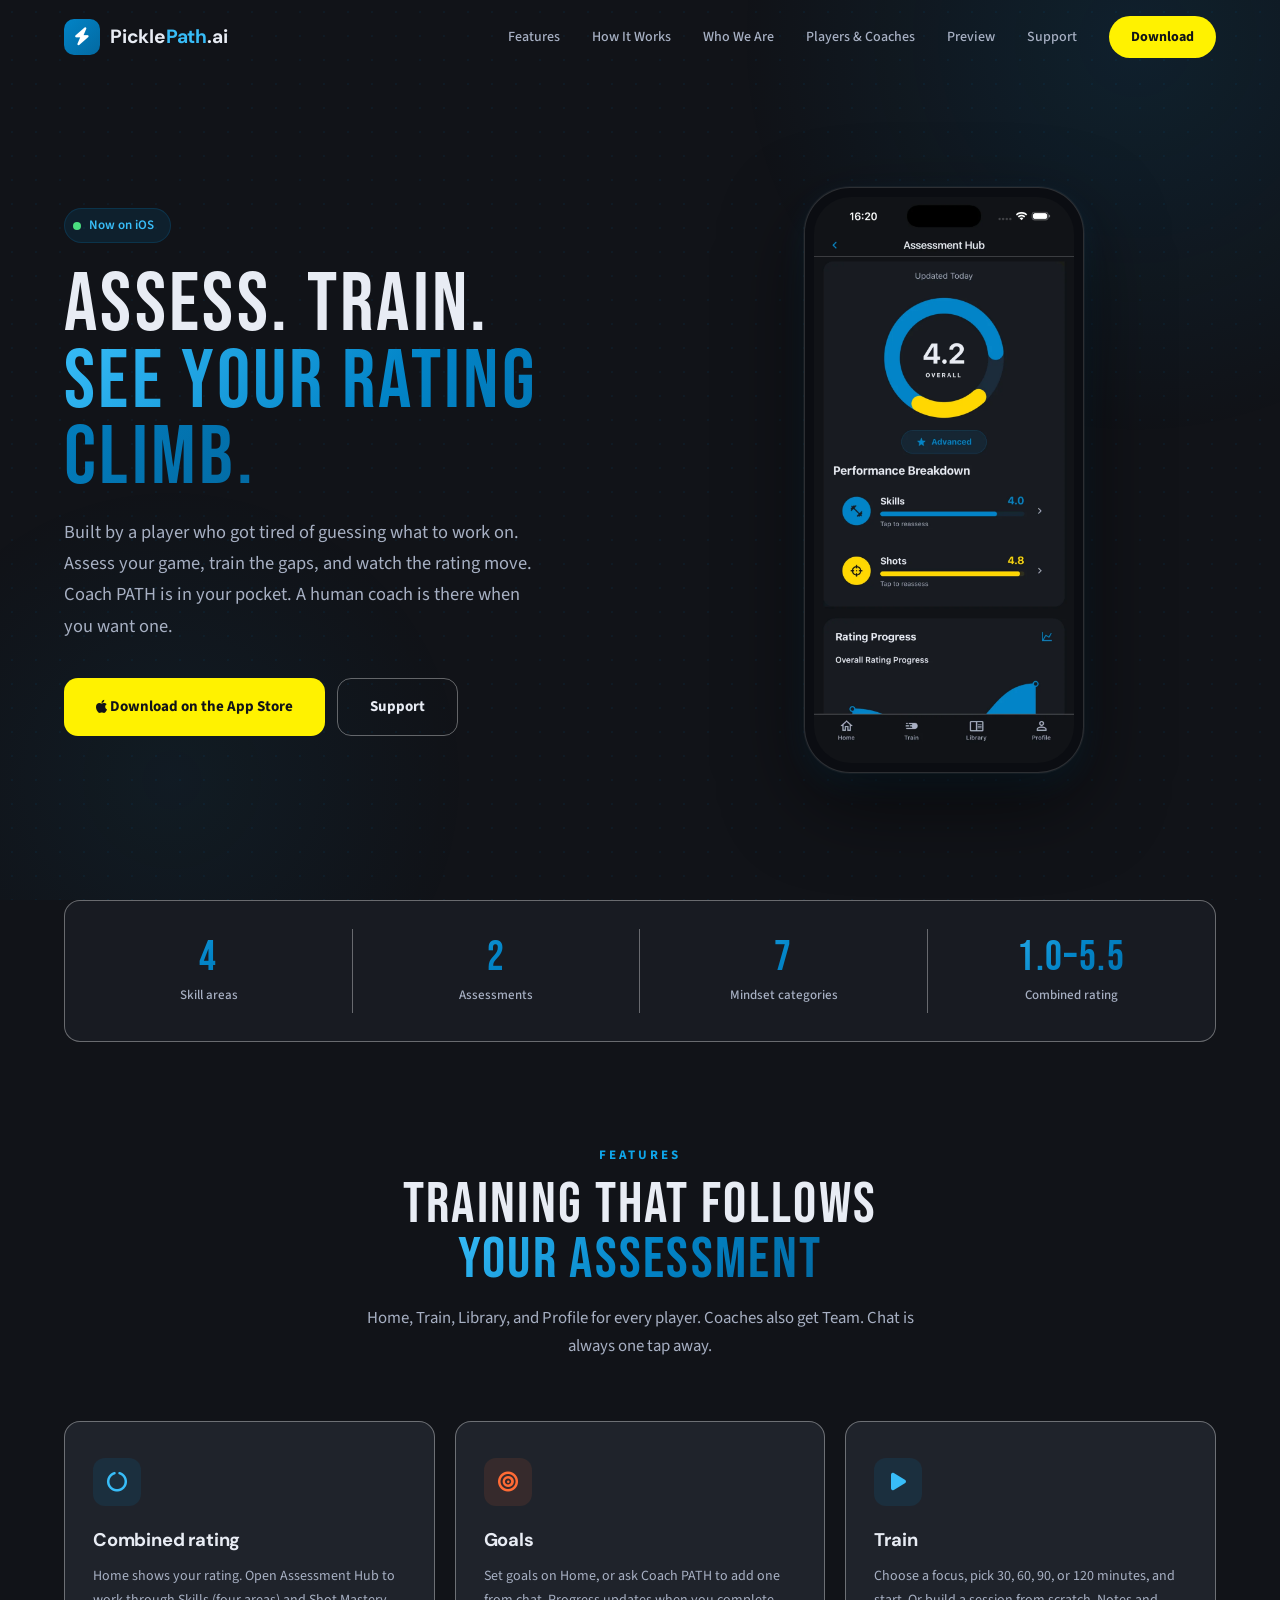
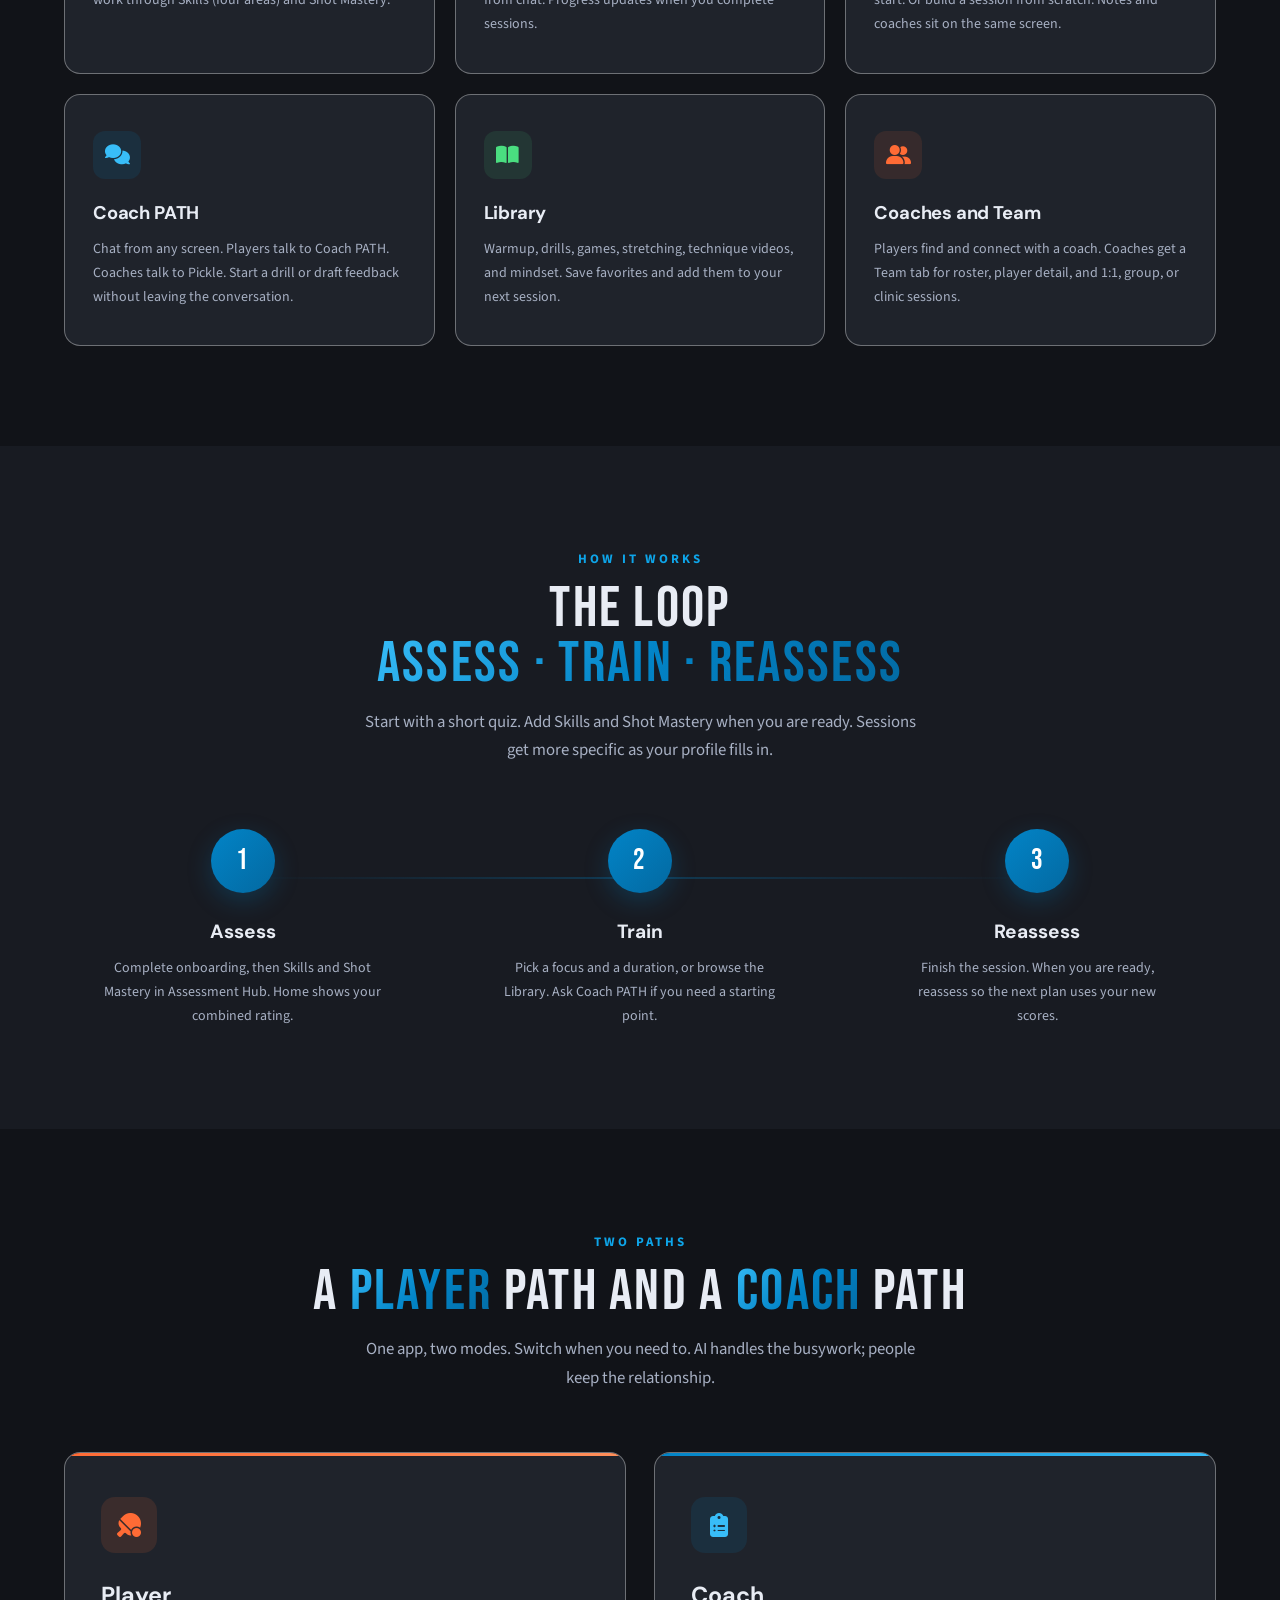
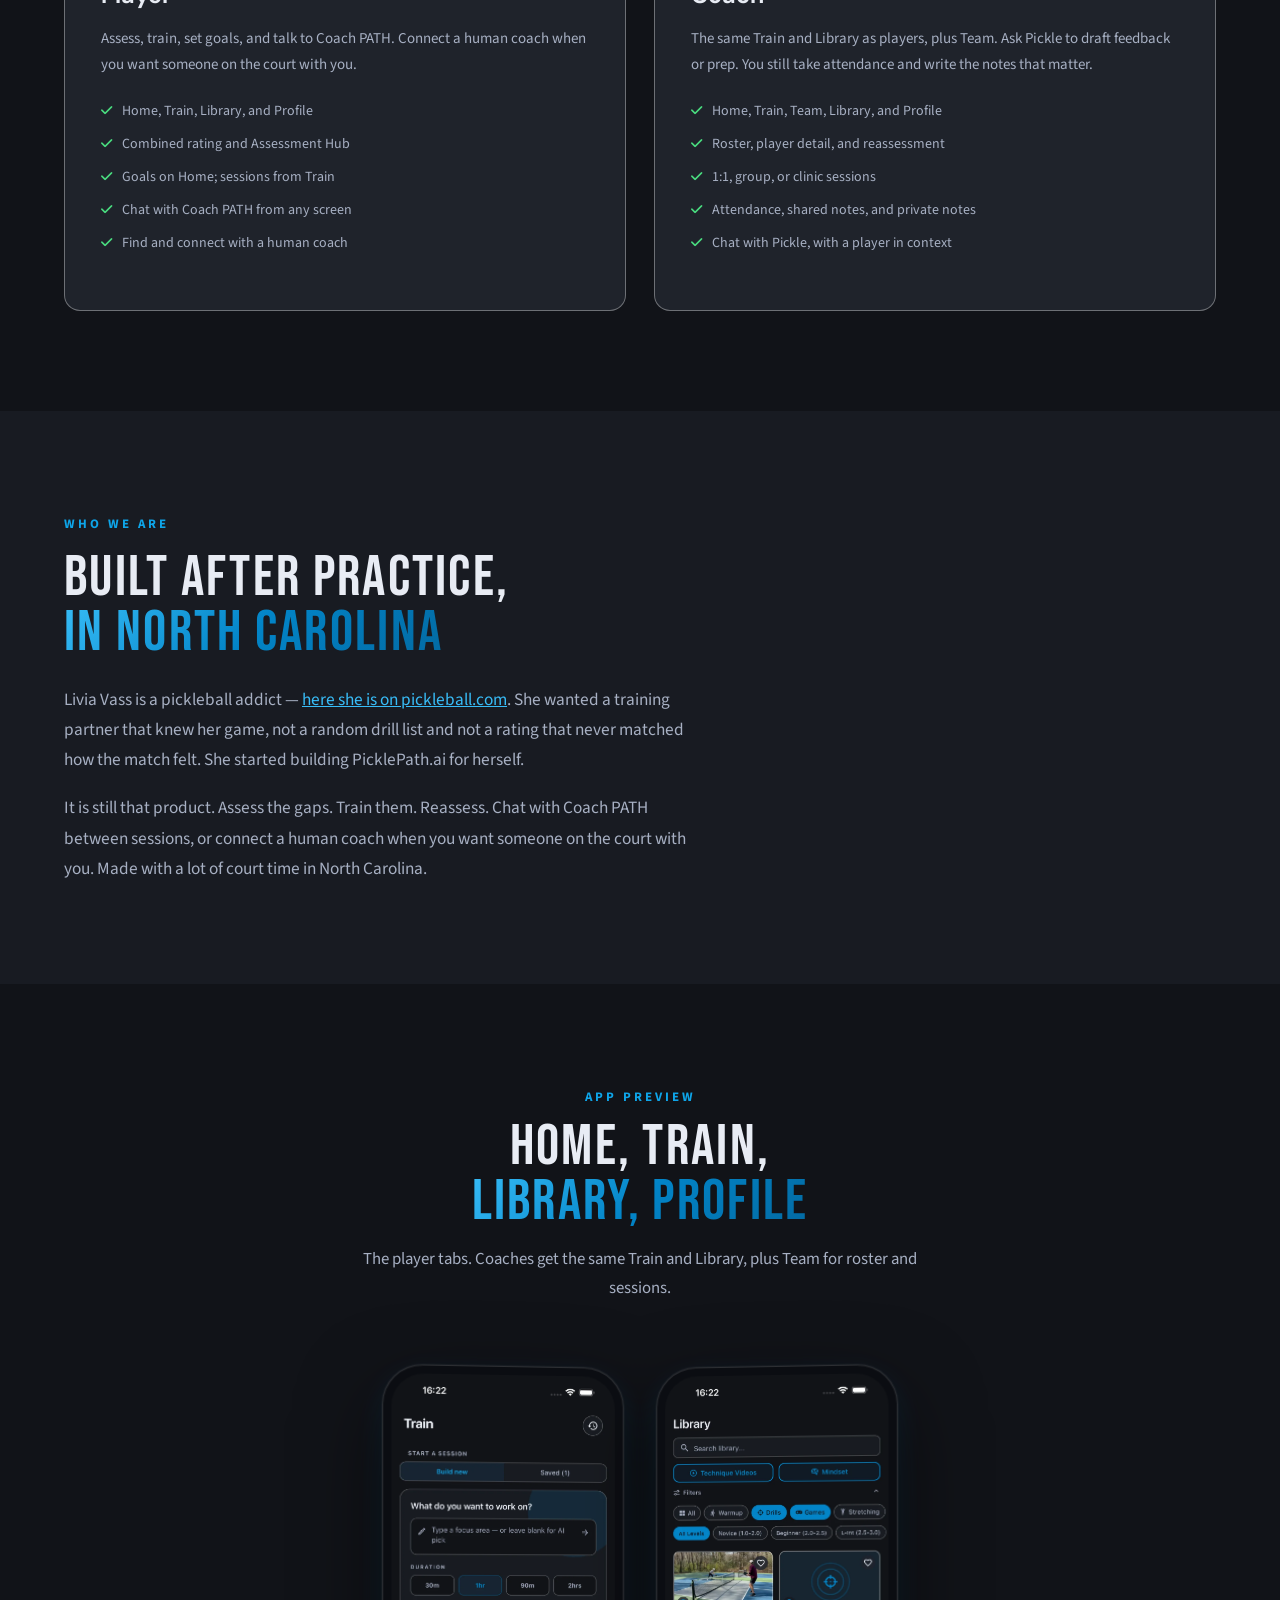
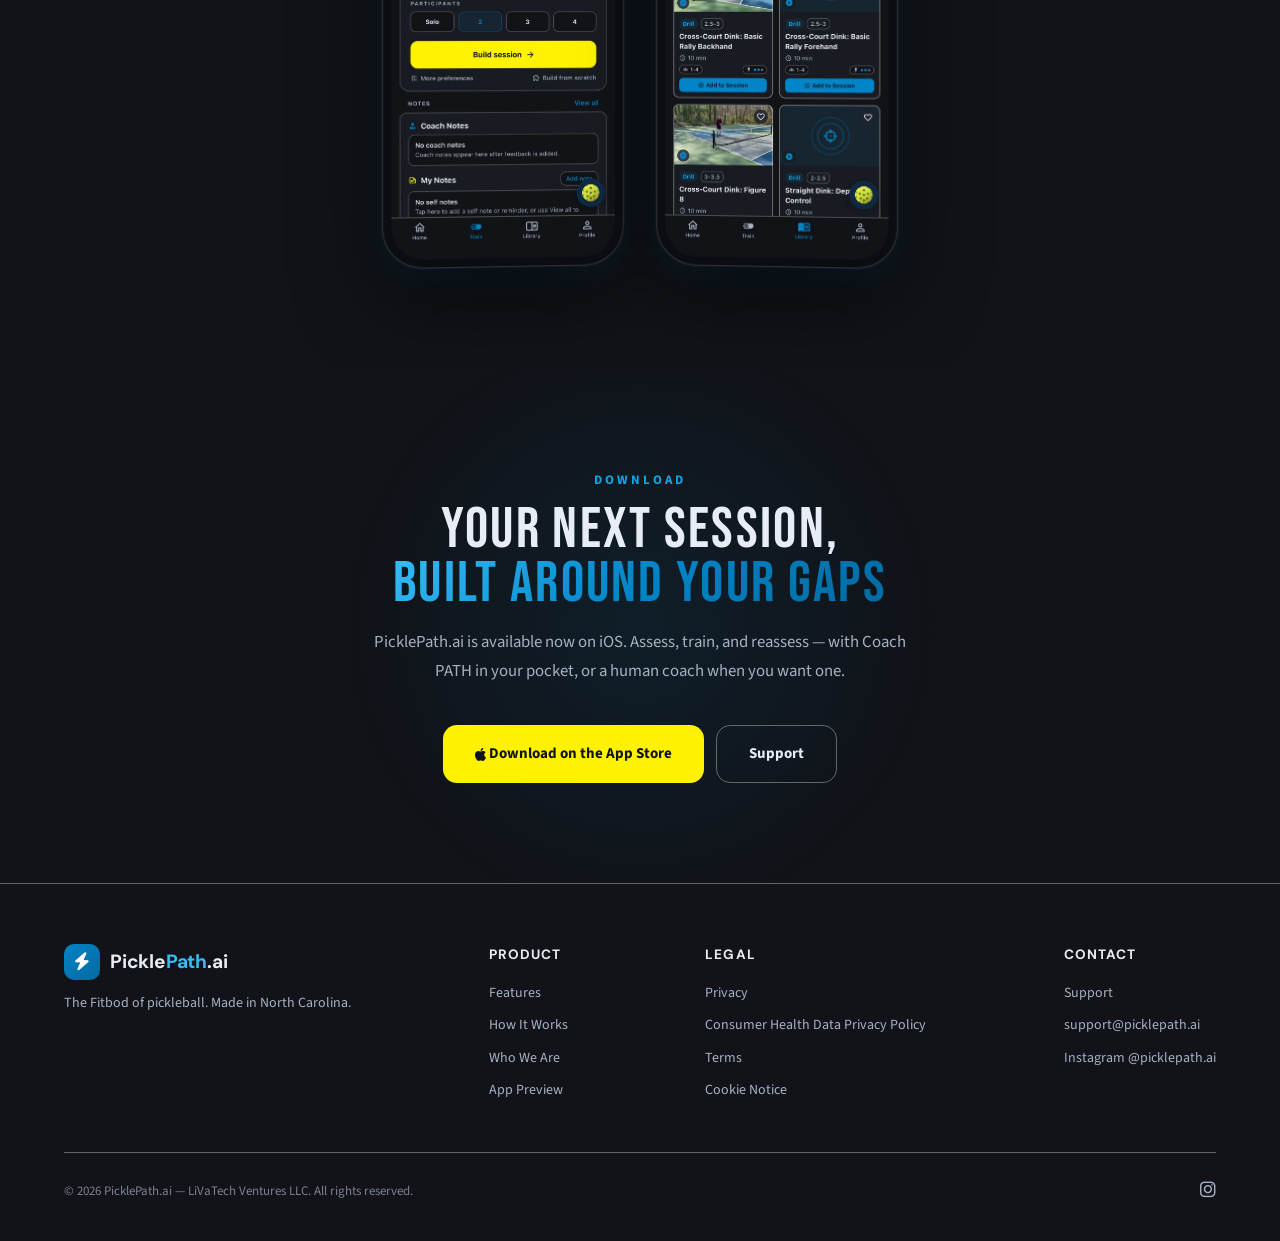
==== commit 1a94bb9b: "Link App Store listing; replace Coming soon CTAs" ====
--- a/index.html
+++ b/index.html
@@ -4,7 +4,7 @@
 <meta charset="UTF-8">
 <meta name="viewport" content="width=device-width, initial-scale=1.0">
 <title>PicklePath.ai — AI-Powered Pickleball Training</title>
-<meta name="description" content="The Fitbod of pickleball. Assess your skills, train to your gaps, and watch your rating climb. Coming soon on iOS.">
+<meta name="description" content="The Fitbod of pickleball. Assess your skills, train to your gaps, and watch your rating climb. Available now on the App Store.">
 <meta name="theme-color" content="#0284C7">
 <link rel="preconnect" href="https://fonts.googleapis.com">
 <link rel="preconnect" href="https://fonts.gstatic.com" crossorigin>
@@ -88,9 +88,6 @@
 .btn-cta:hover { transform: translateY(-2px); box-shadow: 0 8px 30px rgba(255, 242, 0, 0.25); }
 .btn-cta:hover::after { opacity: 1; }
 .btn-cta:active { transform: translateY(0); }
-.btn-soon { cursor: default; opacity: 0.9; }
-.btn-soon:hover, .btn-soon:active { transform: none; box-shadow: none; }
-.btn-soon::after { display: none; }
 .btn-secondary { background: transparent; color: var(--text); border: 1px solid var(--border); }
 .btn-secondary:hover { transform: translateY(-2px); border-color: var(--primary-bright); color: var(--text); }
 .device { width: 280px; padding: 9px; background: #0b0d12; border-radius: 46px; border: 1px solid rgba(255,255,255,0.14); box-shadow: 0 0 0 1px rgba(255,255,255,0.04), 0 30px 80px rgba(0,0,0,0.55), 0 10px 30px rgba(2, 132, 199, 0.14); margin: 0 auto; }
@@ -188,7 +185,7 @@
 <nav id="navbar">
   <div class="nav-inner">
     <a href="#" class="nav-logo"><div class="nav-logo-icon"><i class="fas fa-bolt"></i></div><div class="nav-logo-text">Pickle<span>Path</span>.ai</div></a>
-    <div class="nav-links" id="navLinks"><a href="#features">Features</a><a href="#how-it-works">How It Works</a><a href="#who-we-are">Who We Are</a><a href="#roles">Players & Coaches</a><a href="#preview">Preview</a><a href="support/">Support</a><a href="#coming-soon" class="nav-cta">Coming soon</a></div>
+    <div class="nav-links" id="navLinks"><a href="#features">Features</a><a href="#how-it-works">How It Works</a><a href="#who-we-are">Who We Are</a><a href="#roles">Players & Coaches</a><a href="#preview">Preview</a><a href="support/">Support</a><a href="#download" class="nav-cta">Download</a></div>
     <button class="mobile-toggle" id="mobileToggle" aria-label="Toggle menu"><i class="fas fa-bars"></i></button>
   </div>
 </nav>
@@ -196,11 +193,11 @@
   <div class="container">
     <div class="hero-inner">
       <div class="hero-content">
-        <div class="hero-badge fade-in"><span class="hero-badge-dot"></span>Coming soon on iOS</div>
+        <div class="hero-badge fade-in"><span class="hero-badge-dot"></span>Now on iOS</div>
         <h1 class="fade-in fade-in-delay-1">Assess. Train.<br><span class="gradient-text">See your rating climb.</span></h1>
         <p class="hero-desc fade-in fade-in-delay-2">Built by a player who got tired of guessing what to work on. Assess your game, train the gaps, and watch the rating move. Coach PATH is in your pocket. A human coach is there when you want one.</p>
         <div class="hero-actions fade-in fade-in-delay-3">
-          <span class="btn-cta btn-soon" aria-disabled="true">Coming soon</span>
+          <a class="btn-cta" href="https://apps.apple.com/us/app/picklepath-ai/id6758278691" rel="noopener noreferrer"><i class="fab fa-apple"></i>&nbsp;Download on the App Store</a>
           <a class="btn-secondary" href="support/">Support</a>
         </div>
       </div>
@@ -262,13 +259,13 @@
     </div>
   </div>
 </section>
-<section class="final-cta" id="coming-soon">
-  <div class="container">
-    <span class="section-label fade-in">Coming soon</span>
+<section class="final-cta" id="download">
+  <div class="container">
+    <span class="section-label fade-in">Download</span>
     <h2 class="section-title fade-in fade-in-delay-1">Your next session,<br><span class="gradient-text">built around your gaps</span></h2>
-    <p class="section-desc fade-in fade-in-delay-2">PicklePath.ai is coming soon on iOS. Assess, train, and reassess — with Coach PATH in your pocket, or a human coach when you want one.</p>
+    <p class="section-desc fade-in fade-in-delay-2">PicklePath.ai is available now on iOS. Assess, train, and reassess — with Coach PATH in your pocket, or a human coach when you want one.</p>
     <div class="cta-actions fade-in fade-in-delay-3">
-      <span class="btn-cta btn-soon" aria-disabled="true">Coming soon</span>
+      <a class="btn-cta" href="https://apps.apple.com/us/app/picklepath-ai/id6758278691" rel="noopener noreferrer"><i class="fab fa-apple"></i>&nbsp;Download on the App Store</a>
       <a class="btn-secondary" href="support/">Support</a>
     </div>
   </div>
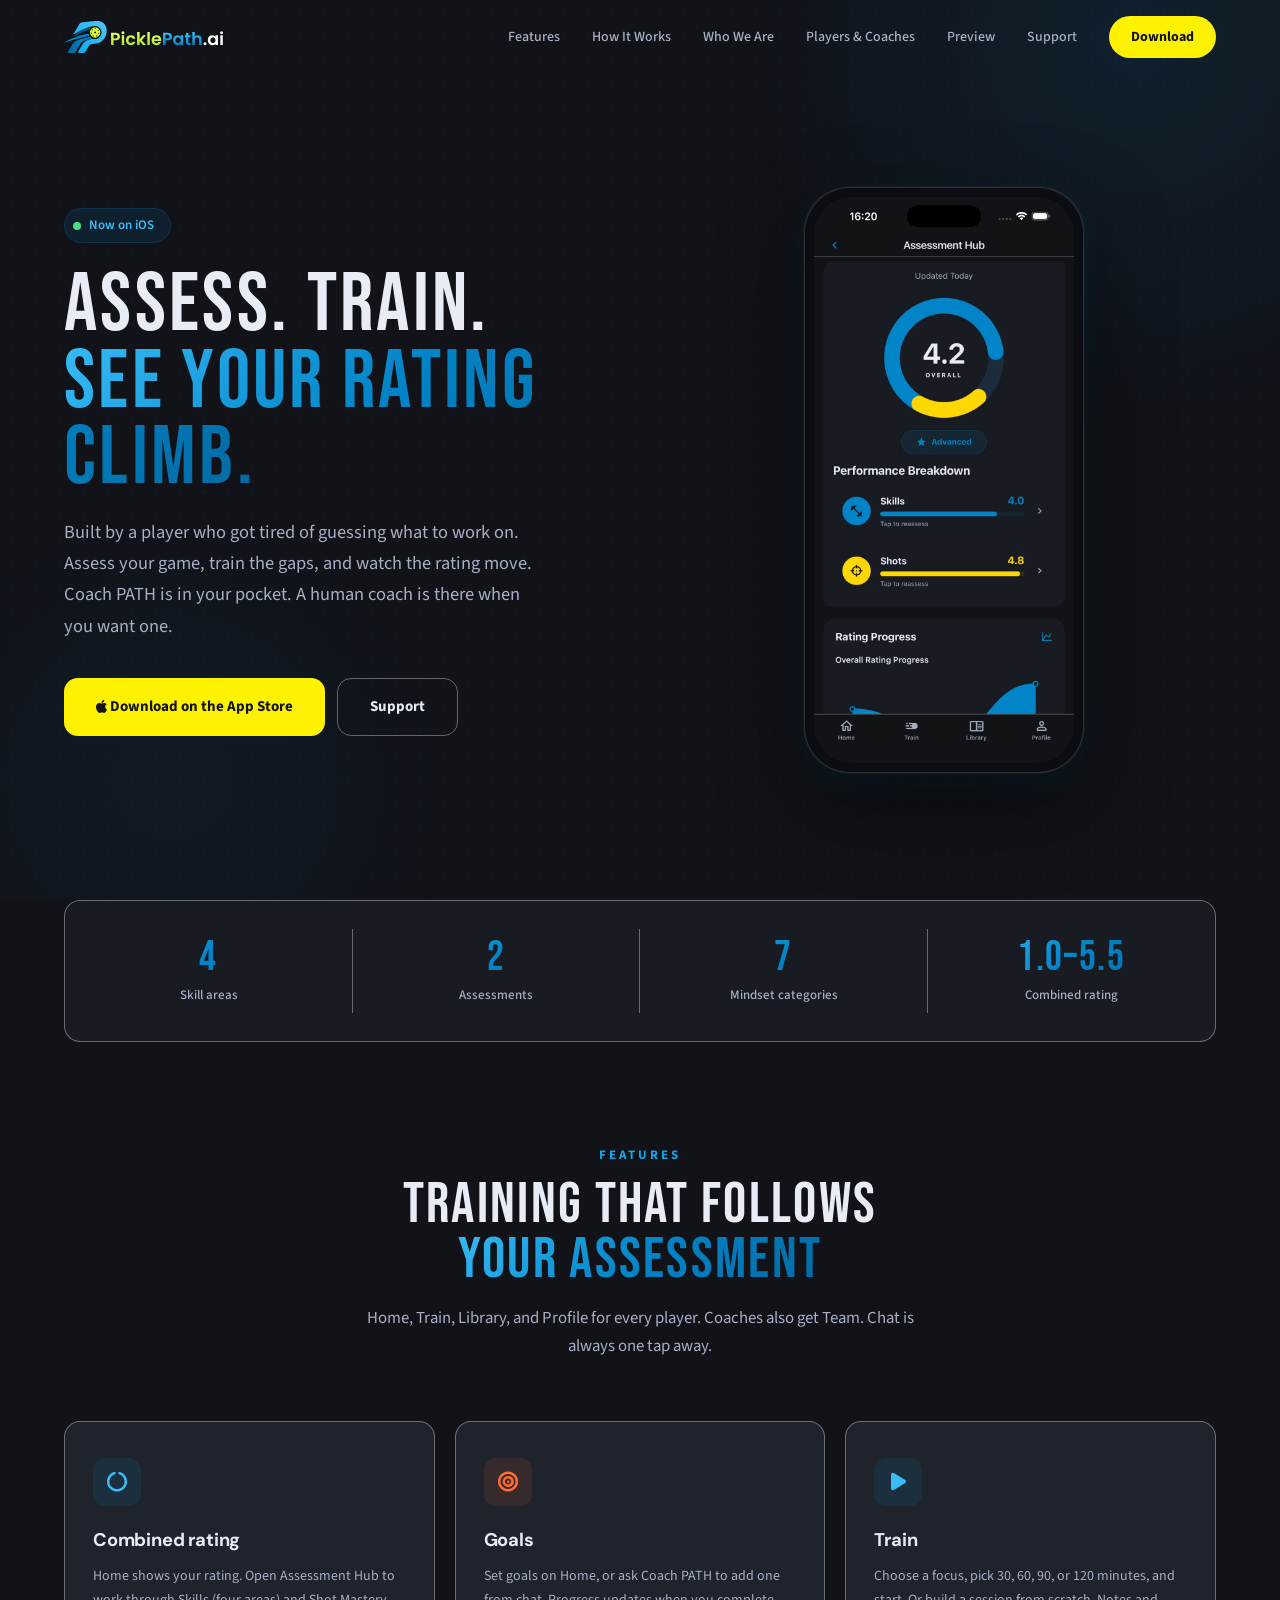
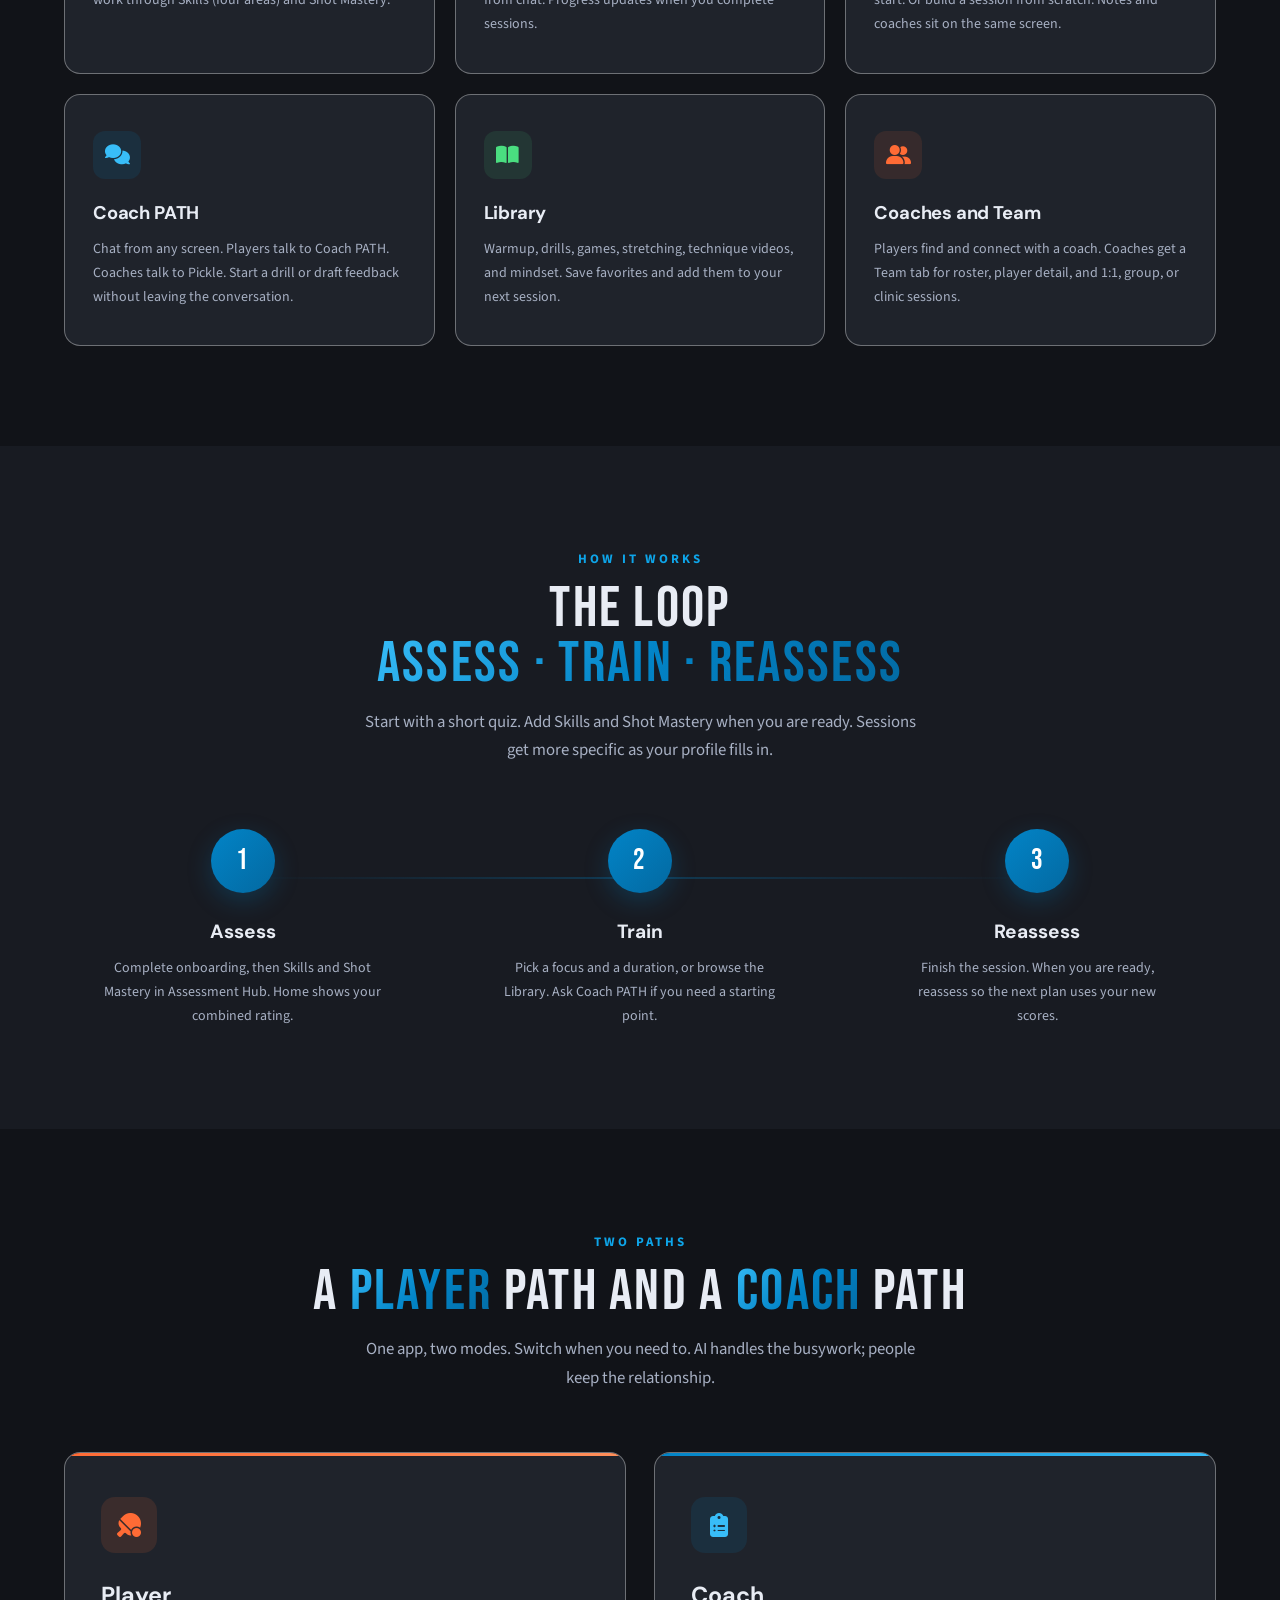
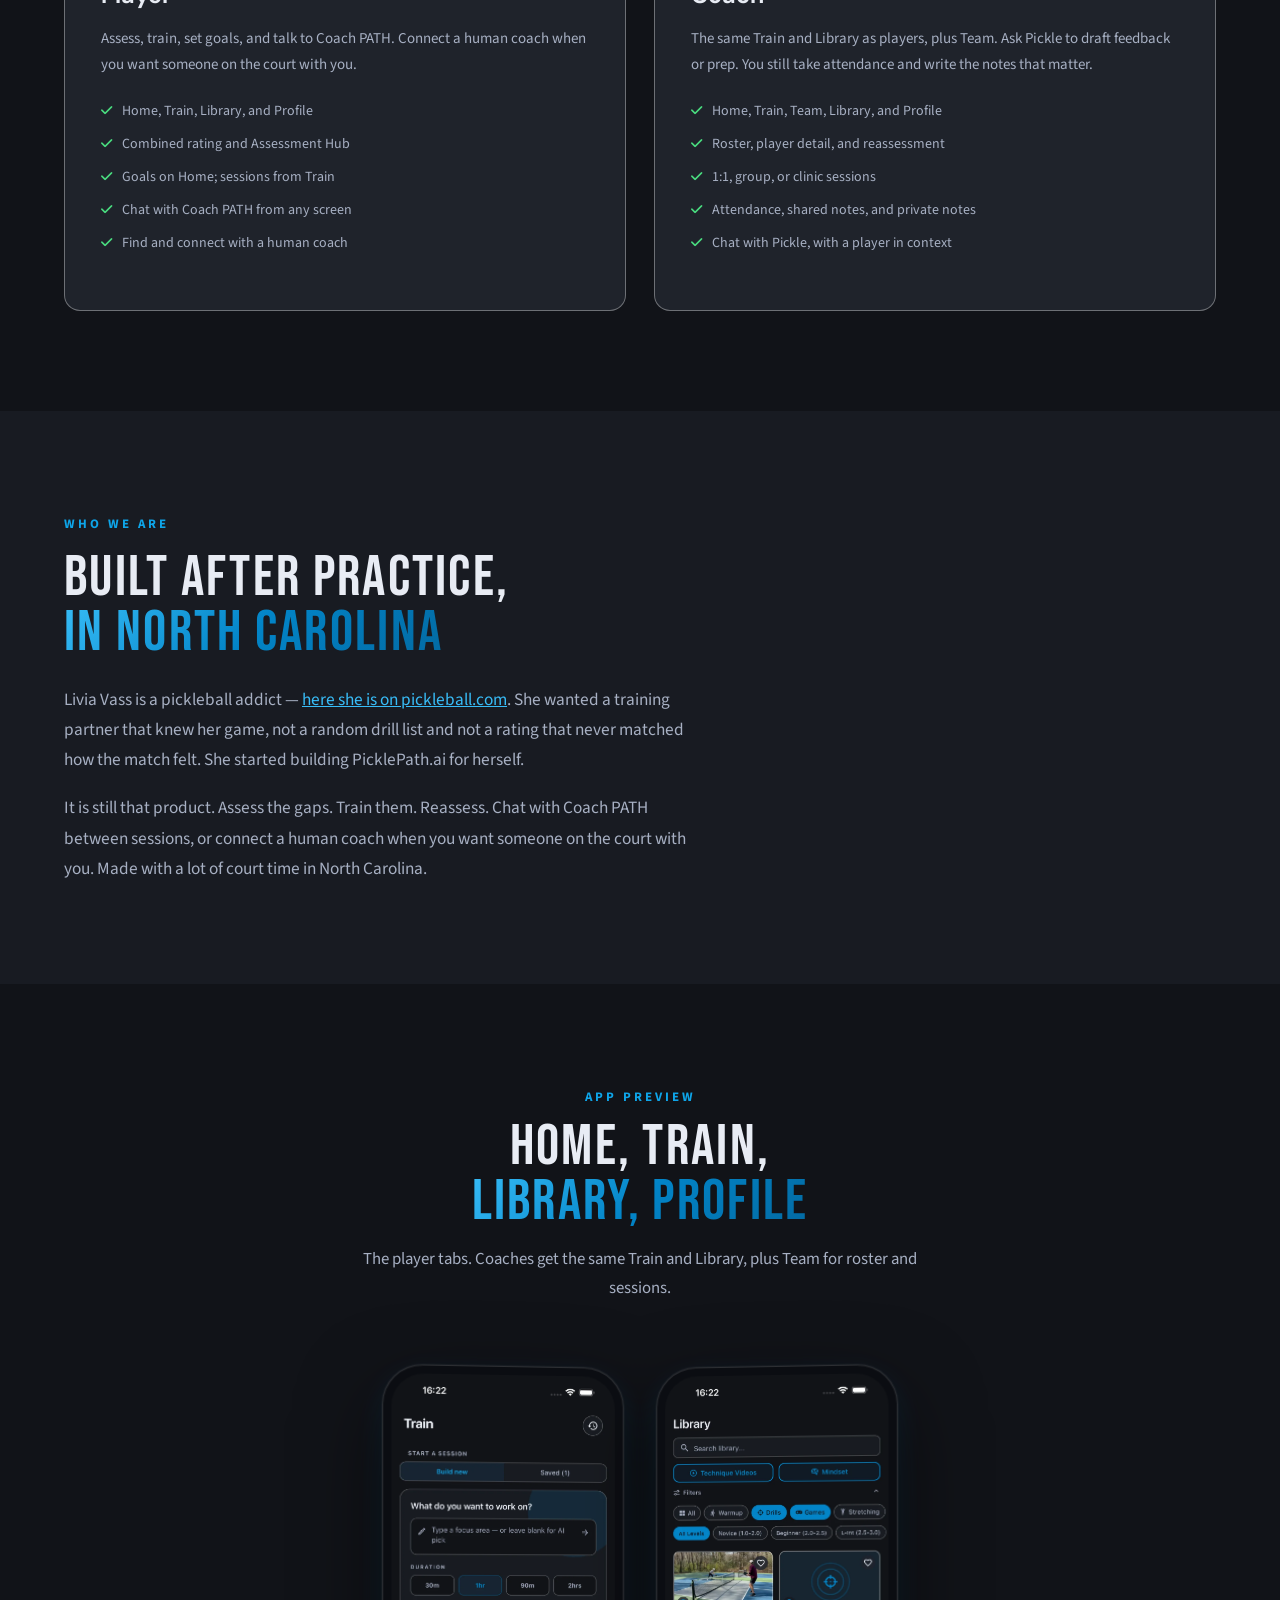
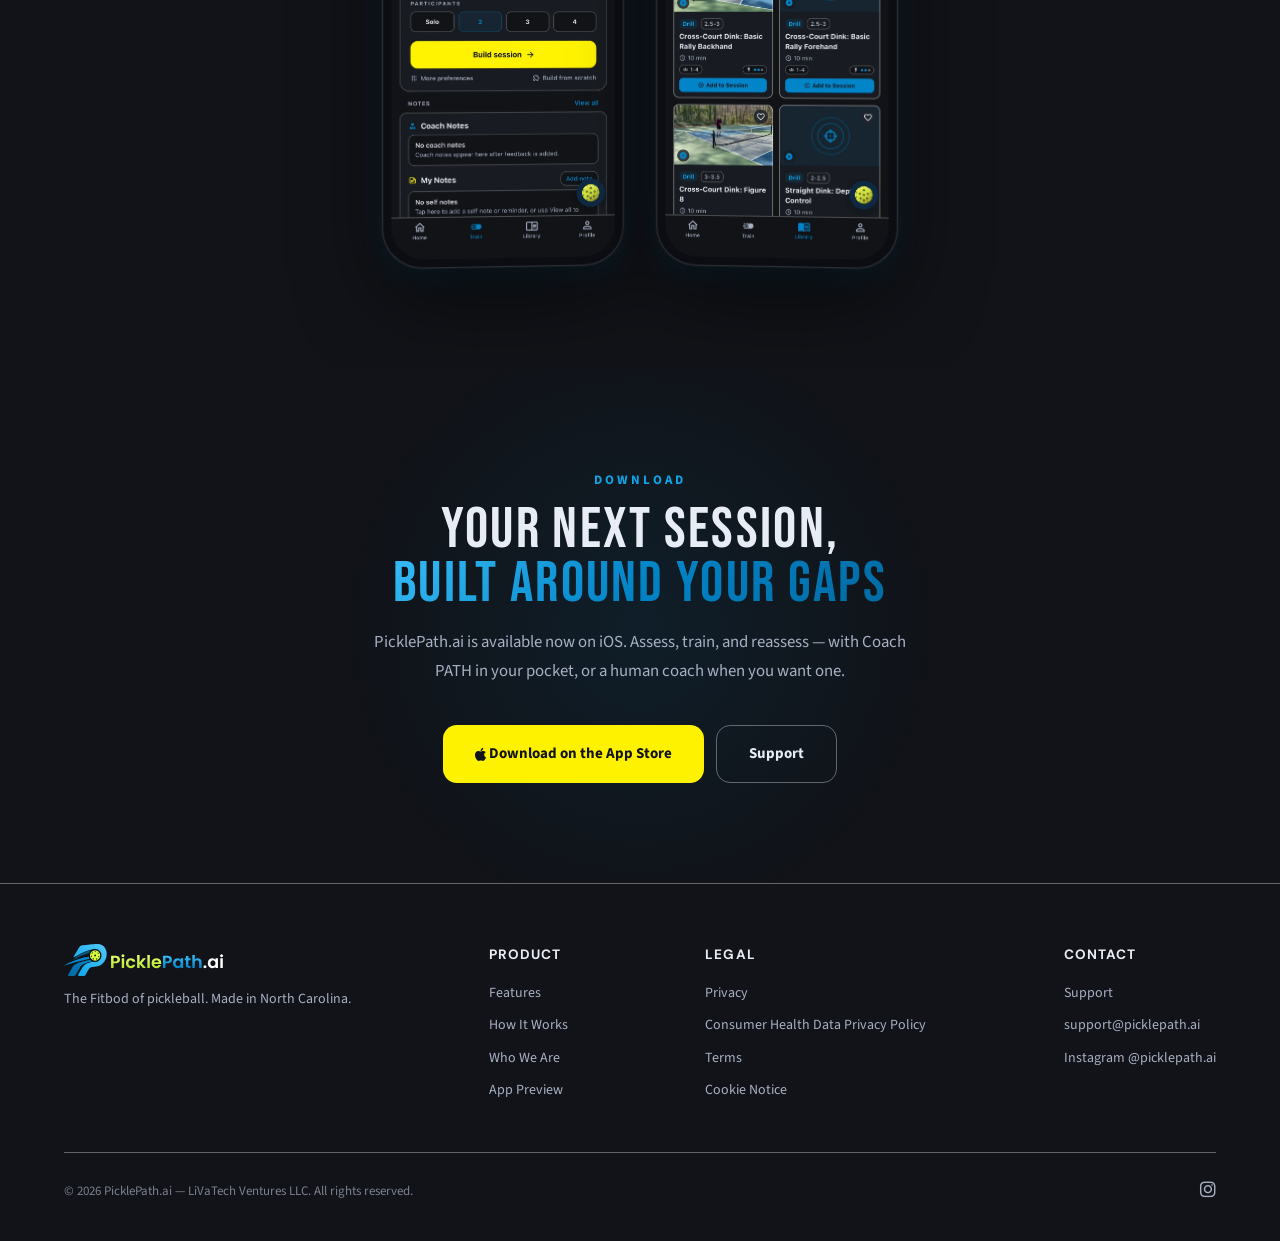
==== commit abcb8d17: "Use app brand kit logo and favicons" ====
--- a/index.html
+++ b/index.html
@@ -10,6 +10,9 @@
 <link rel="preconnect" href="https://fonts.gstatic.com" crossorigin>
 <link href="https://fonts.googleapis.com/css2?family=Bebas+Neue&family=DM+Sans:ital,opsz,wght@0,9..40,400;0,9..40,500;0,9..40,600;0,9..40,700;1,9..40,400&family=Source+Sans+3:ital,wght@0,400;0,500;0,600;0,700;1,400&display=swap" rel="stylesheet">
 <link rel="stylesheet" href="https://cdnjs.cloudflare.com/ajax/libs/font-awesome/6.5.1/css/all.min.css">
+<link rel="icon" href="favicon.ico" sizes="32x32">
+<link rel="icon" href="assets/brand/favicon.svg" type="image/svg+xml">
+<link rel="apple-touch-icon" href="assets/brand/apple-touch-icon.png">
 <style>
 *, *::before, *::after { box-sizing: border-box; margin: 0; padding: 0; }
 :root {
@@ -63,9 +66,7 @@
 nav.scrolled { background: rgba(17, 19, 24, 0.85); backdrop-filter: blur(20px) saturate(180%); -webkit-backdrop-filter: blur(20px) saturate(180%); box-shadow: 0 1px 0 var(--border); padding: 10px 0; }
 .nav-inner { display: flex; align-items: center; justify-content: space-between; max-width: var(--max-w); margin: 0 auto; padding: 0 24px; }
 .nav-logo { display: flex; align-items: center; gap: 10px; text-decoration: none; }
-.nav-logo-icon { width: 36px; height: 36px; background: linear-gradient(135deg, var(--primary), var(--primary-dark)); border-radius: 10px; display: flex; align-items: center; justify-content: center; font-size: 18px; color: white; }
-.nav-logo-text { font-family: var(--font-heading); font-weight: 700; font-size: 1.2rem; color: var(--text); letter-spacing: -0.01em; }
-.nav-logo-text span { color: var(--primary-bright); }
+.nav-logo-img { display: block; height: 32px; width: auto; }
 .nav-links { display: flex; align-items: center; gap: 32px; }
 .nav-links a { color: var(--text-secondary); text-decoration: none; font-size: 14px; font-weight: 500; transition: color var(--transition); }
 .nav-links a:hover { color: var(--text); }
@@ -184,7 +185,7 @@
 <body>
 <nav id="navbar">
   <div class="nav-inner">
-    <a href="#" class="nav-logo"><div class="nav-logo-icon"><i class="fas fa-bolt"></i></div><div class="nav-logo-text">Pickle<span>Path</span>.ai</div></a>
+    <a href="#" class="nav-logo"><img class="nav-logo-img" src="assets/brand/logo.svg" width="160" height="32" alt="PicklePath.ai"></a>
     <div class="nav-links" id="navLinks"><a href="#features">Features</a><a href="#how-it-works">How It Works</a><a href="#who-we-are">Who We Are</a><a href="#roles">Players & Coaches</a><a href="#preview">Preview</a><a href="support/">Support</a><a href="#download" class="nav-cta">Download</a></div>
     <button class="mobile-toggle" id="mobileToggle" aria-label="Toggle menu"><i class="fas fa-bars"></i></button>
   </div>
@@ -273,7 +274,7 @@
 <footer>
   <div class="container">
     <div class="footer-inner">
-      <div class="footer-brand"><a href="#" class="nav-logo"><div class="nav-logo-icon"><i class="fas fa-bolt"></i></div><div class="nav-logo-text">Pickle<span>Path</span>.ai</div></a><p>The Fitbod of pickleball. Made in North Carolina.</p></div>
+      <div class="footer-brand"><a href="#" class="nav-logo"><img class="nav-logo-img" src="assets/brand/logo.svg" width="160" height="32" alt="PicklePath.ai"></a><p>The Fitbod of pickleball. Made in North Carolina.</p></div>
       <div class="footer-links-group"><h4>Product</h4><a href="#features">Features</a><a href="#how-it-works">How It Works</a><a href="#who-we-are">Who We Are</a><a href="#preview">App Preview</a></div>
       <div class="footer-links-group"><h4>Legal</h4><a href="privacy/">Privacy</a><a href="consumer-health-data/">Consumer Health Data Privacy Policy</a><a href="terms/">Terms</a><a href="cookie-notice/">Cookie Notice</a></div>
       <div class="footer-links-group"><h4>Contact</h4><a href="support/">Support</a><a href="mailto:support@picklepath.ai">support@picklepath.ai</a><a href="https://www.instagram.com/picklepath.ai/" rel="noopener noreferrer">Instagram @picklepath.ai</a></div>
